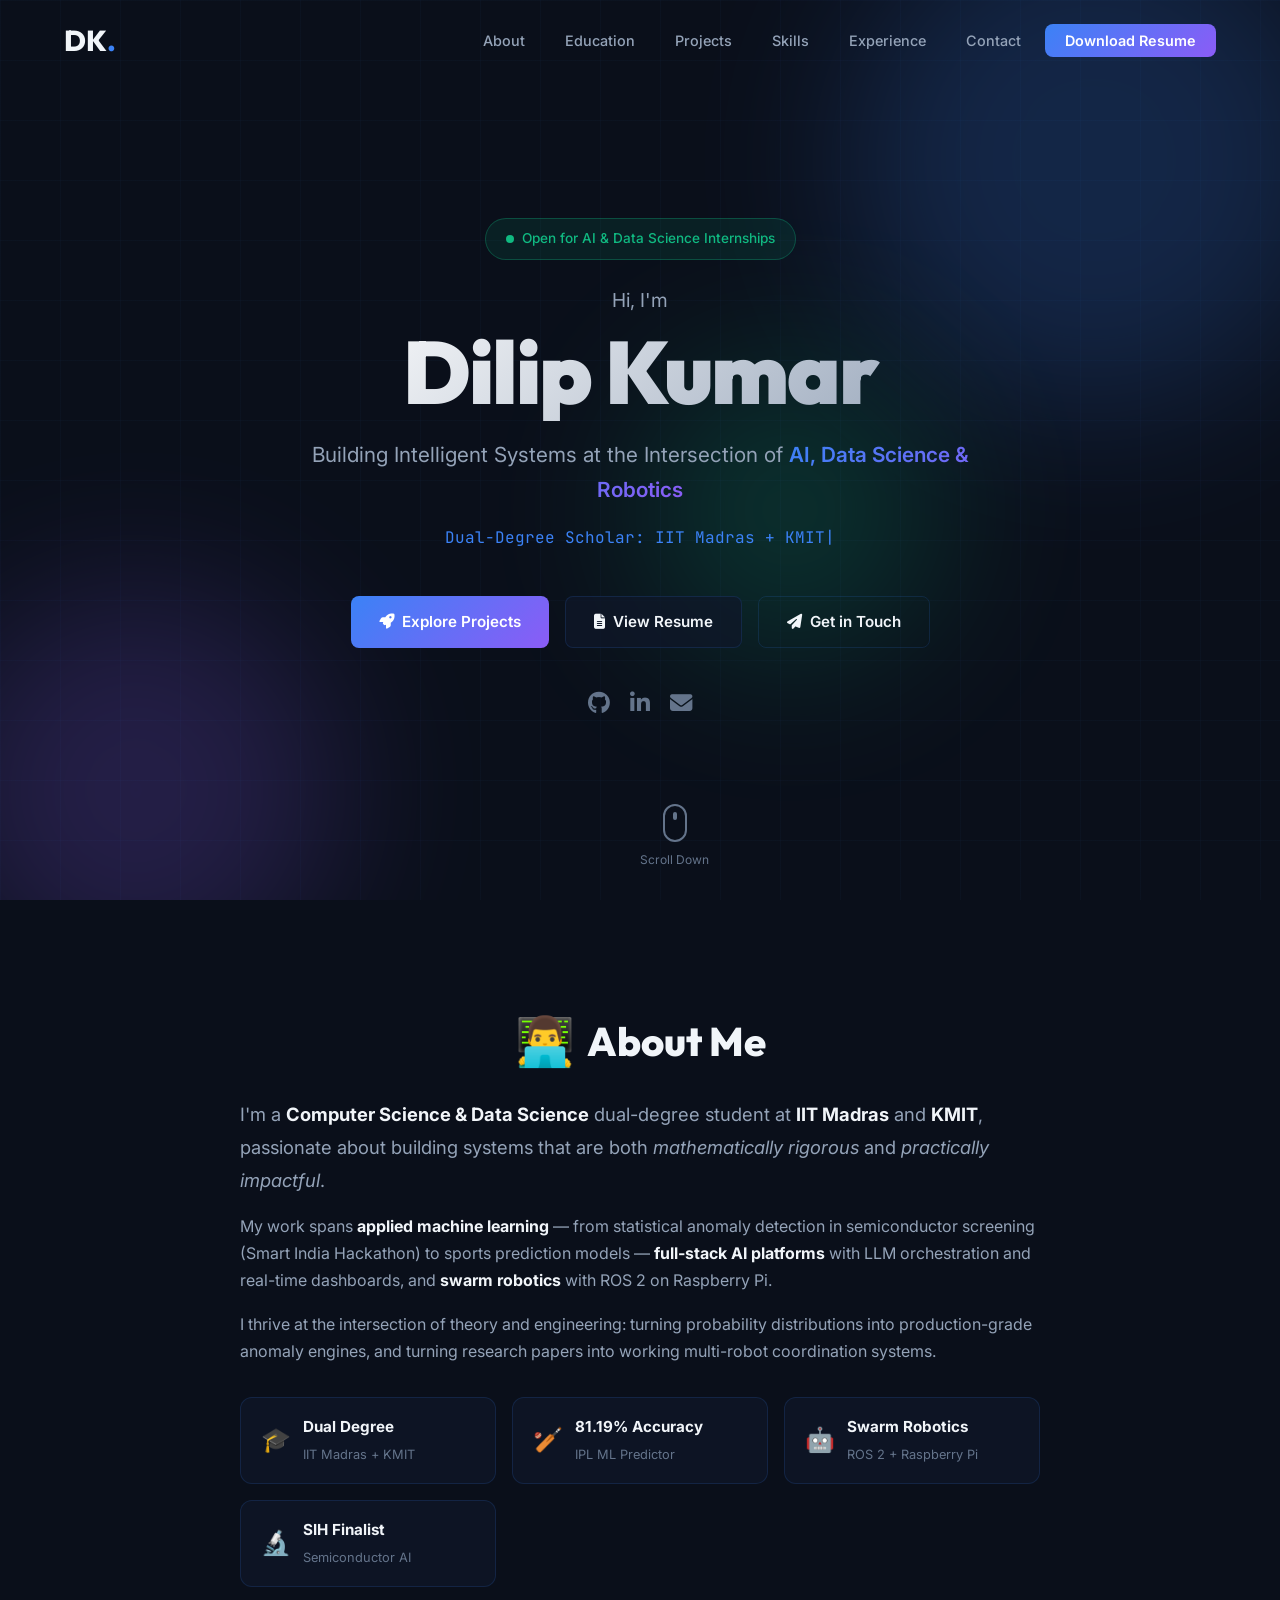
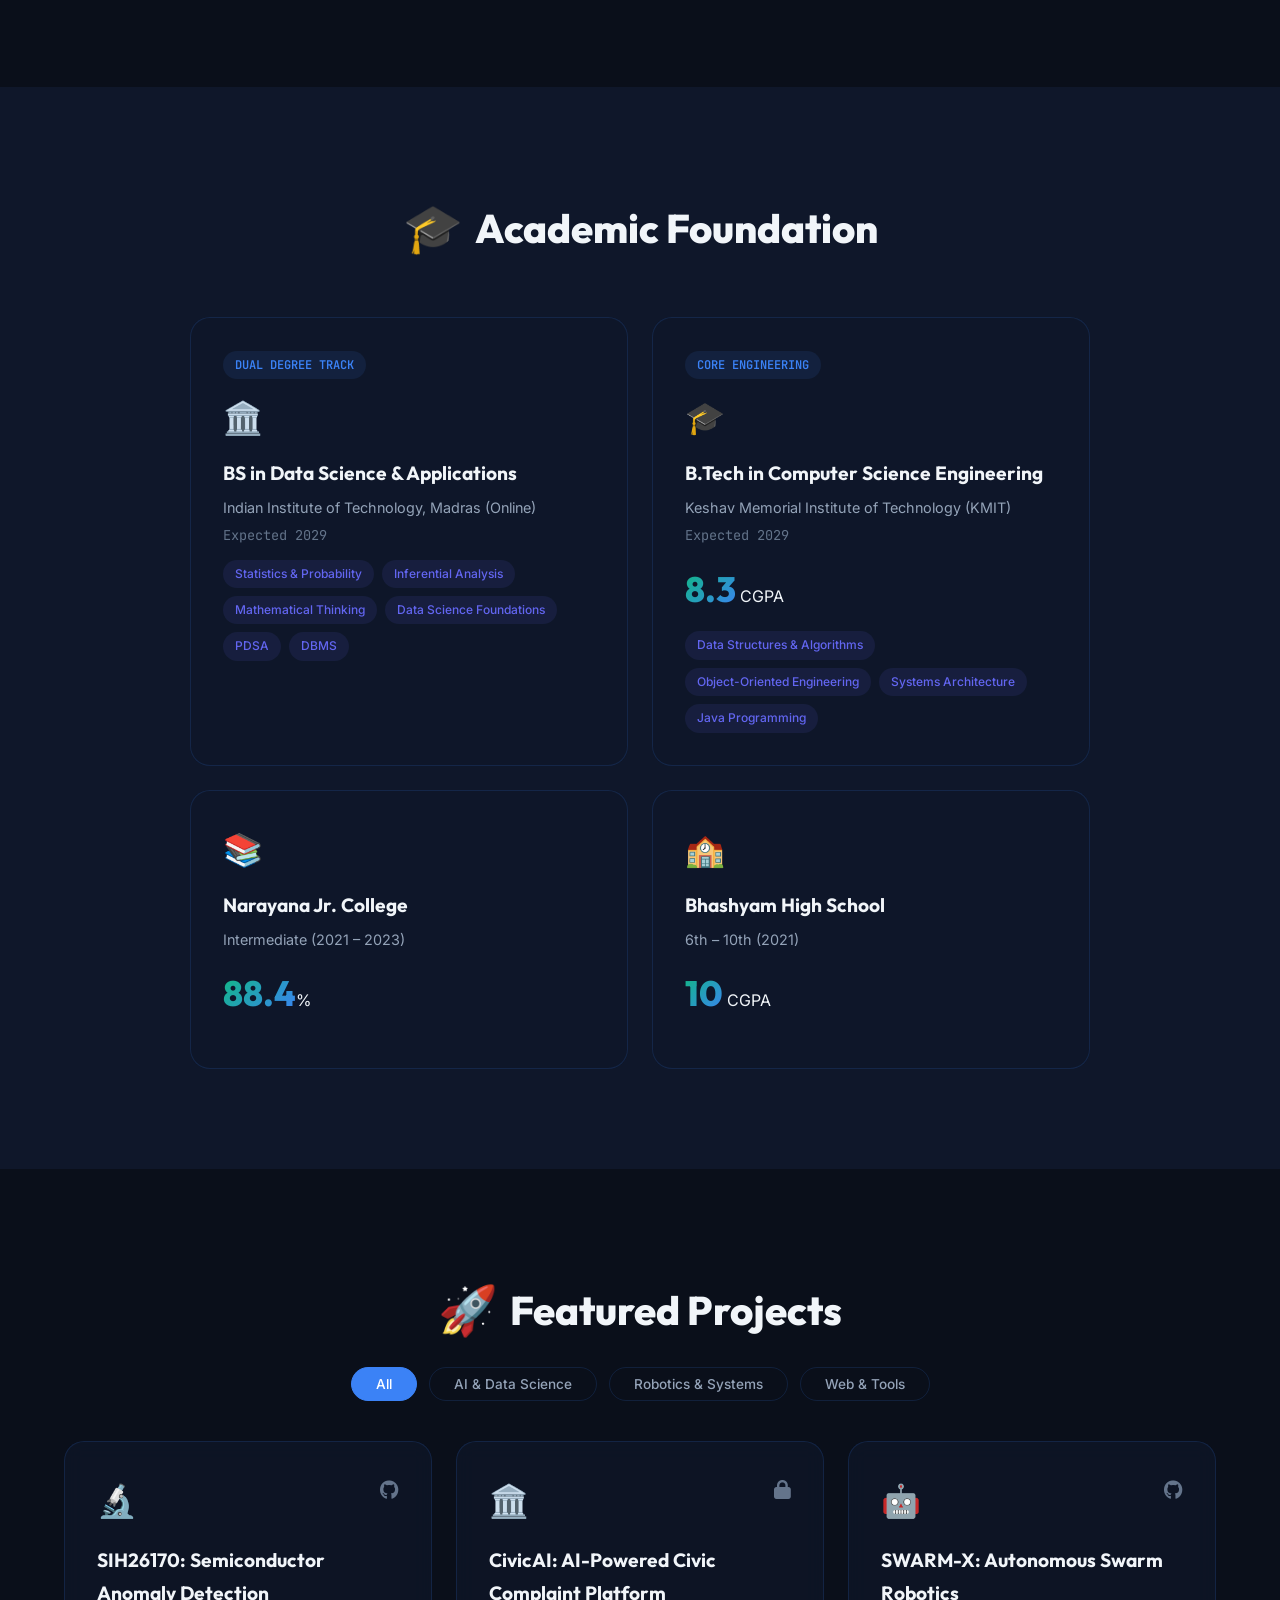
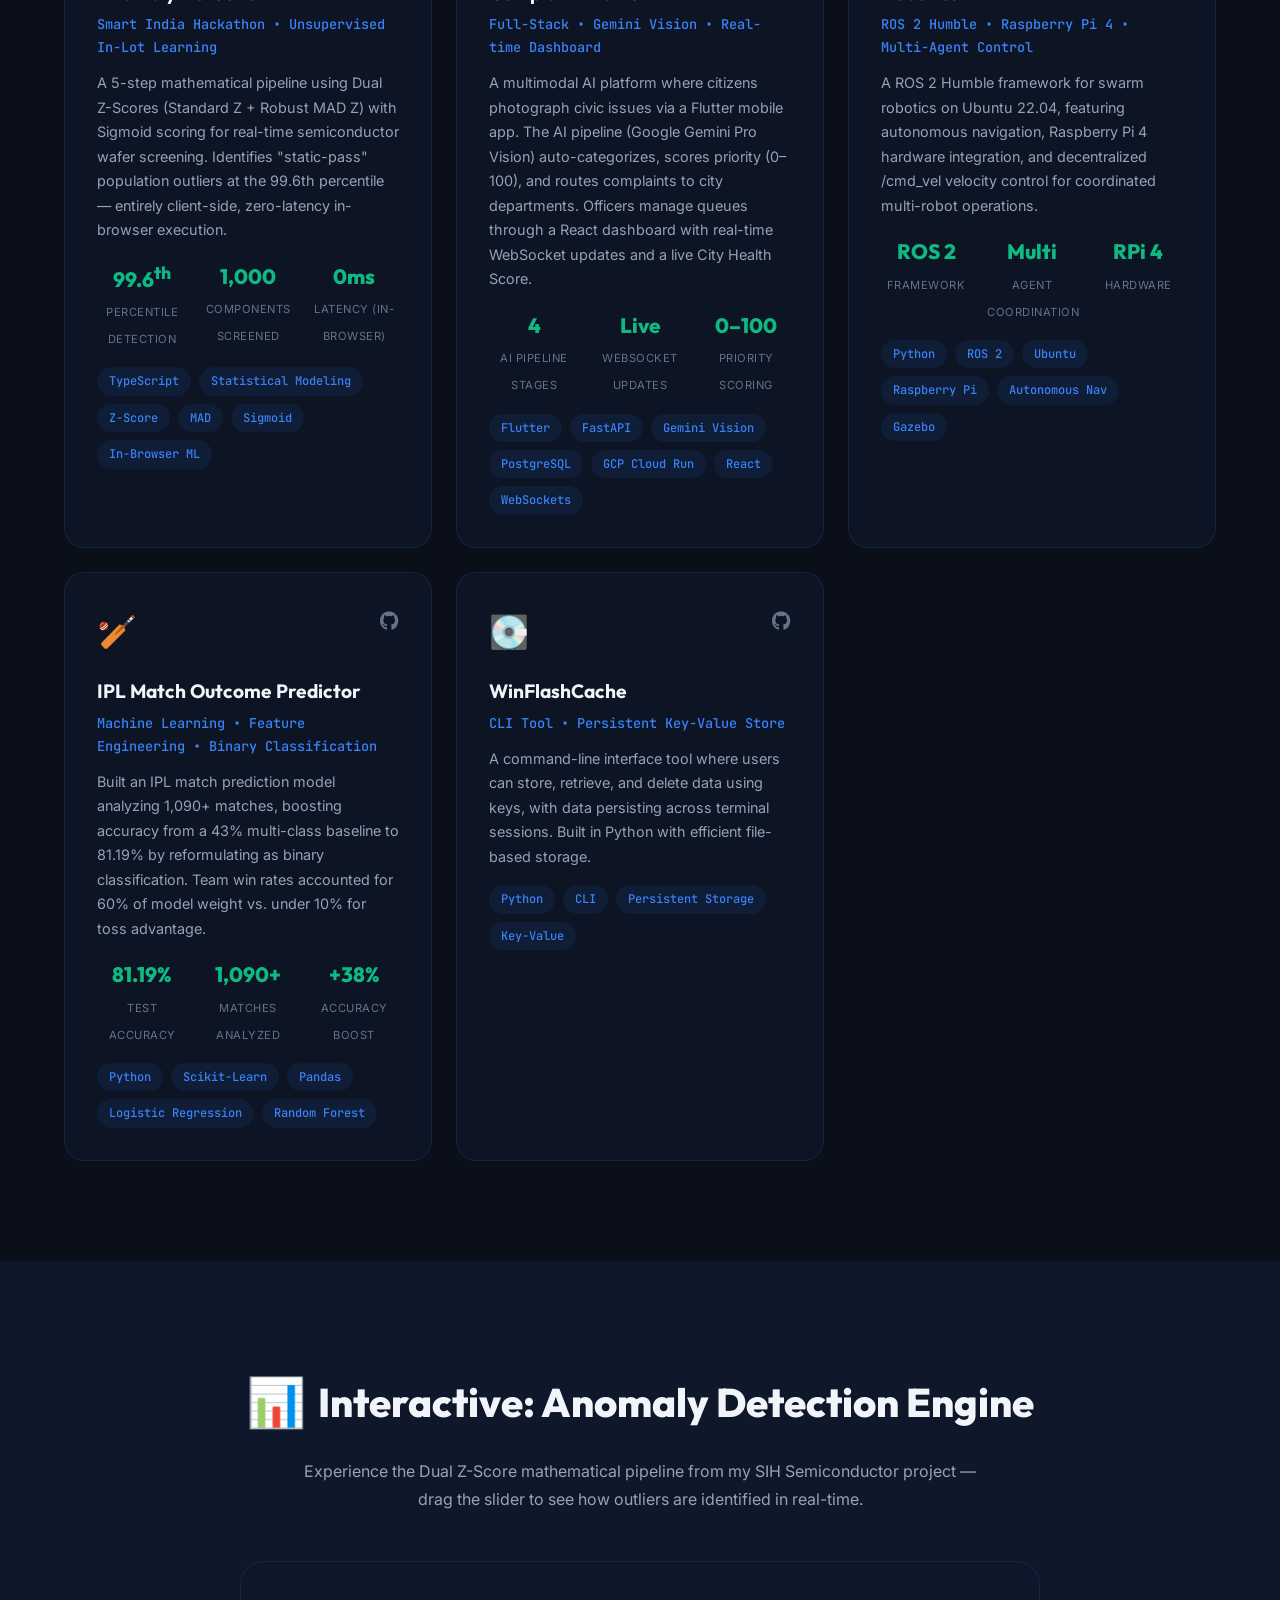
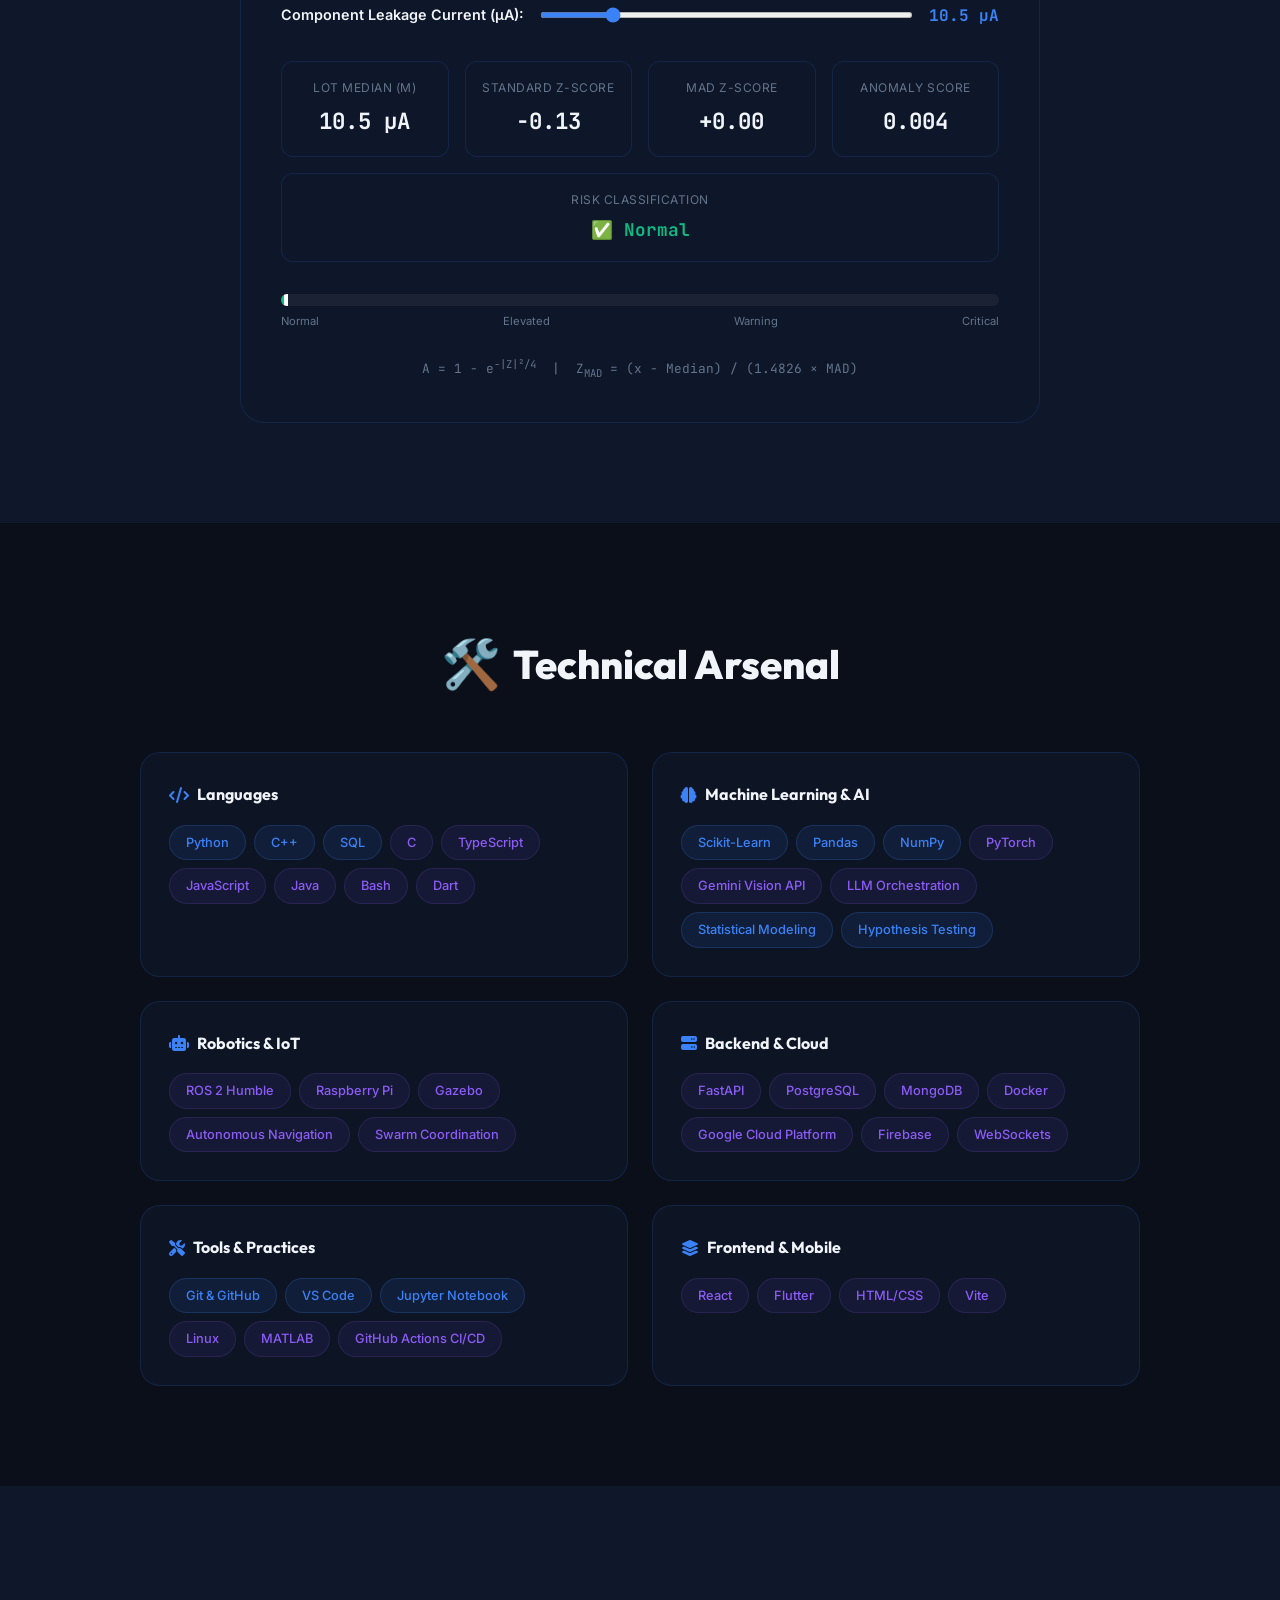
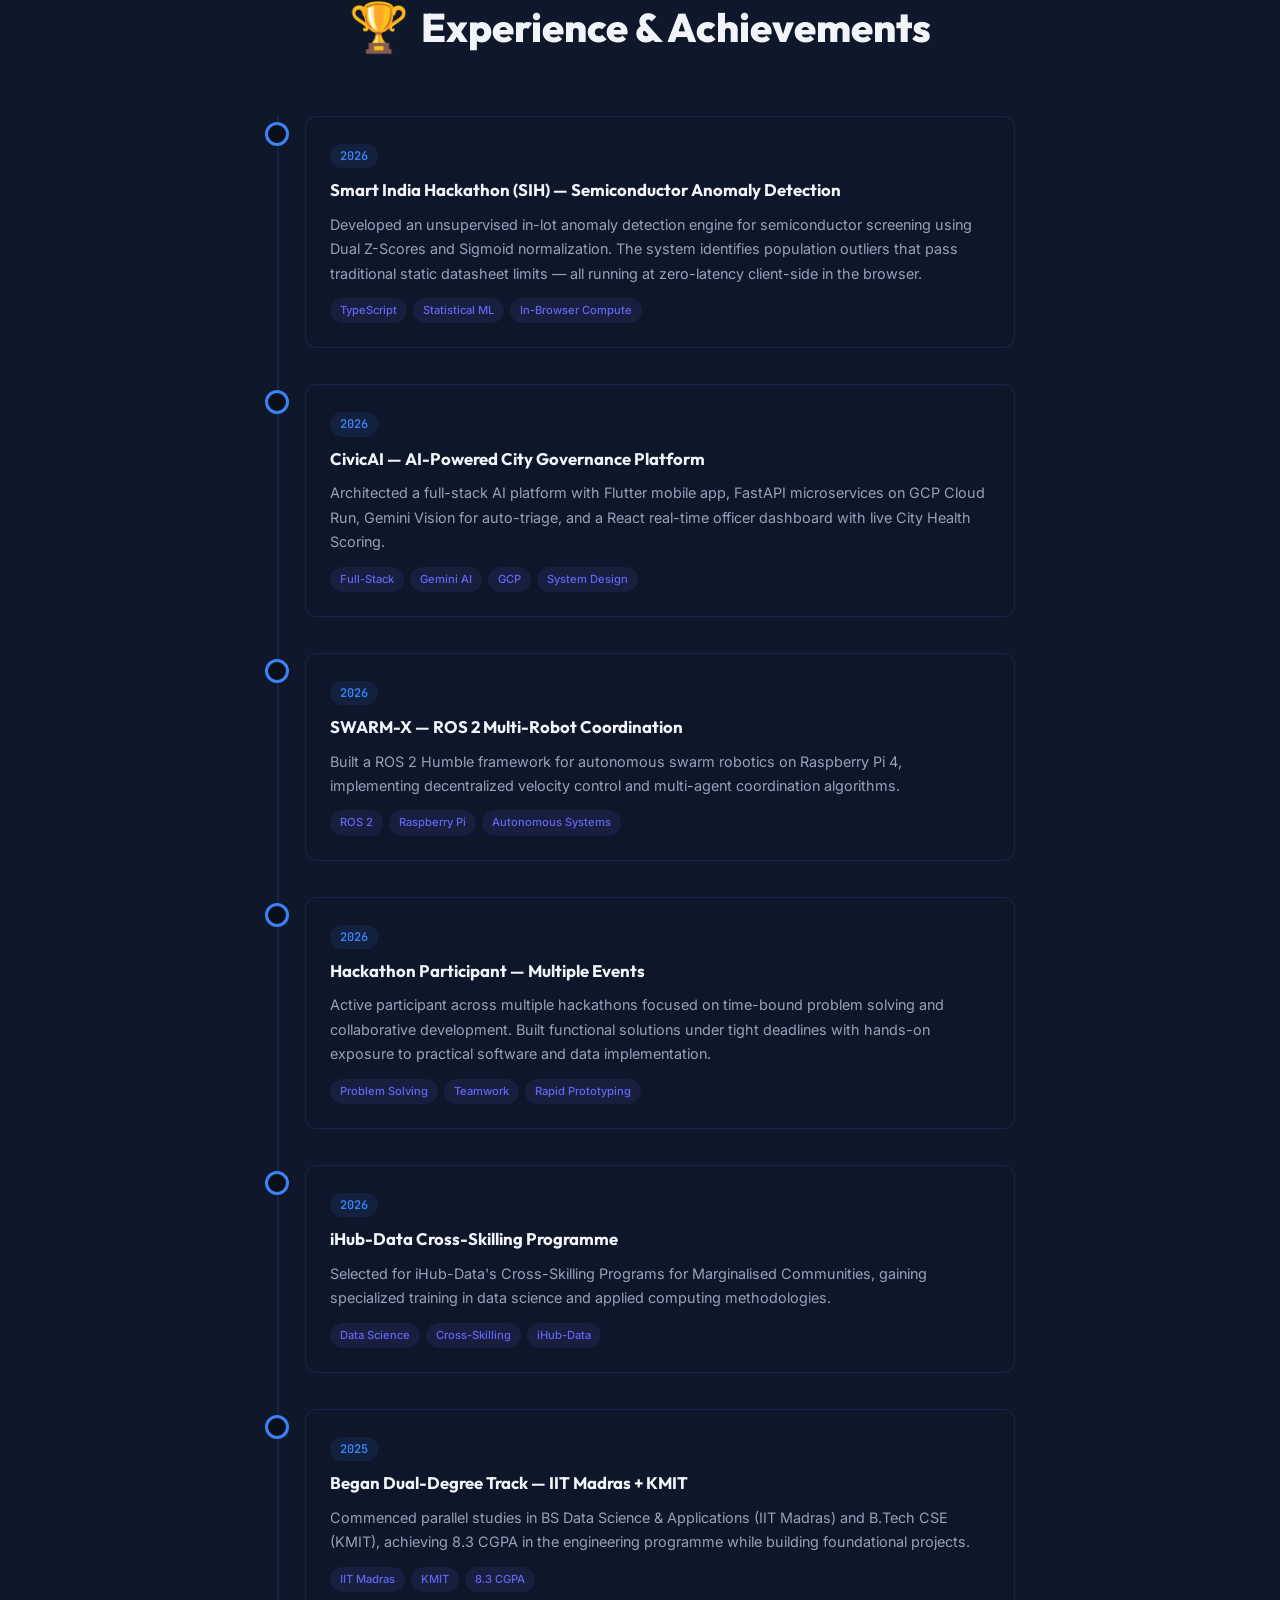
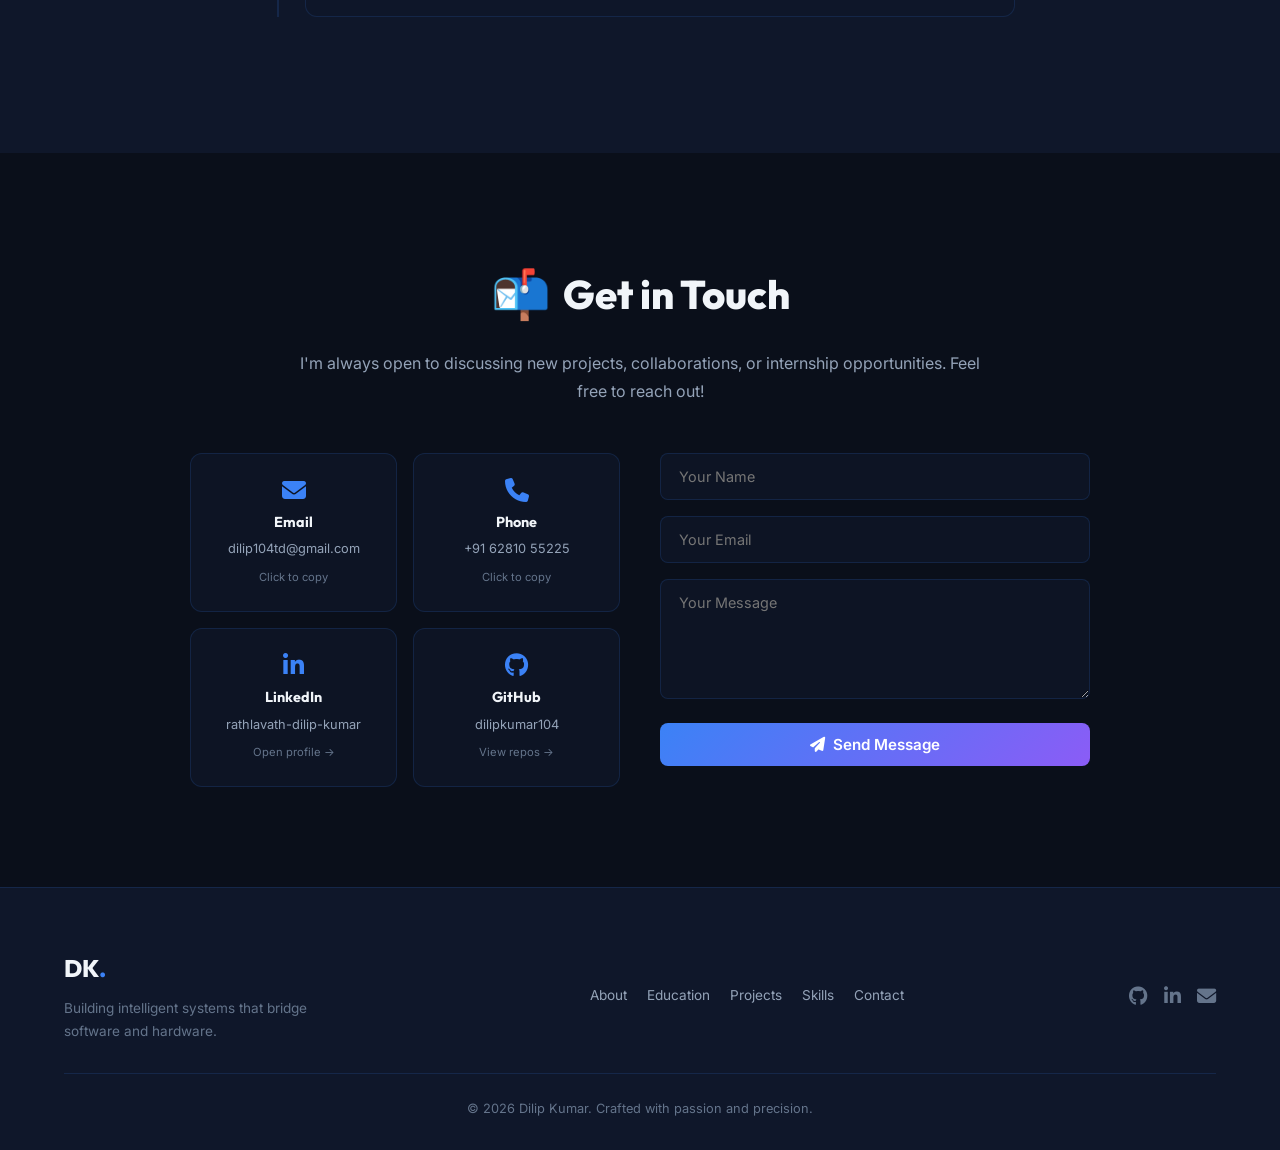
==== index.html @ 946ab400 "Move portfolio to repository root for direct GitHub Pages hosting" ====
<!DOCTYPE html>
<html lang="en">
<head>
    <meta charset="UTF-8">
    <meta name="viewport" content="width=device-width, initial-scale=1.0">
    <title>Dilip Kumar — AI Systems Engineer & Data Scientist</title>
    <meta name="description" content="Portfolio of Rathlavath Dilip Kumar — AI Systems Engineer, Data Scientist, Dual-Degree Scholar at IIT Madras & KMIT. Building intelligent systems at the intersection of AI, Data Science & Robotics.">
    <link rel="preconnect" href="https://fonts.googleapis.com">
    <link rel="preconnect" href="https://fonts.gstatic.com" crossorigin>
    <link href="https://fonts.googleapis.com/css2?family=Inter:wght@300;400;500;600;700;800;900&family=JetBrains+Mono:wght@400;500;600;700&family=Outfit:wght@300;400;500;600;700;800;900&display=swap" rel="stylesheet">
    <link rel="stylesheet" href="https://cdnjs.cloudflare.com/ajax/libs/font-awesome/6.5.1/css/all.min.css">
    <link rel="stylesheet" href="assets/css/styles.css">
</head>
<body>

    <!-- ==================== TOAST NOTIFICATION ==================== -->
    <div id="toast" class="toast" aria-live="polite"></div>

    <!-- ==================== NAVIGATION ==================== -->
    <nav class="navbar" id="navbar">
        <div class="nav-container">
            <a href="#hero" class="nav-logo">DK<span class="logo-dot">.</span></a>
            <button class="nav-toggle" id="navToggle" aria-label="Toggle navigation">
                <span></span><span></span><span></span>
            </button>
            <ul class="nav-menu" id="navMenu">
                <li><a href="#about" class="nav-link">About</a></li>
                <li><a href="#education" class="nav-link">Education</a></li>
                <li><a href="#projects" class="nav-link">Projects</a></li>
                <li><a href="#skills" class="nav-link">Skills</a></li>
                <li><a href="#experience" class="nav-link">Experience</a></li>
                <li><a href="#contact" class="nav-link">Contact</a></li>
                <li><a href="../Dilip_Kumar_R_Resume.docx" download="Dilip_Kumar_R_Resume.docx" class="nav-link nav-cta" id="navResumeBtn">Download Resume</a></li>
            </ul>
        </div>
    </nav>

    <!-- ==================== HERO SECTION ==================== -->
    <section class="hero" id="hero">
        <div class="hero-bg-effects">
            <div class="hero-orb hero-orb-1"></div>
            <div class="hero-orb hero-orb-2"></div>
            <div class="hero-orb hero-orb-3"></div>
            <div class="hero-grid"></div>
        </div>
        <div class="container hero-content">
            <div class="hero-badge">
                <span class="badge-dot"></span>
                Open for AI & Data Science Internships
            </div>
            <h1 class="hero-title">
                <span class="hero-greeting">Hi, I'm</span>
                <span class="hero-name">Dilip Kumar</span>
            </h1>
            <p class="hero-subtitle">Building Intelligent Systems at the Intersection of <span class="gradient-text">AI, Data Science & Robotics</span></p>
            <p class="hero-tagline">
                <span class="typing-text" id="typingText"></span><span class="typing-cursor">|</span>
            </p>
            <div class="hero-ctas">
                <a href="#projects" class="btn btn-primary"><i class="fas fa-rocket"></i> Explore Projects</a>
                <a href="../Dilip_Kumar_R_Resume.docx" download="Dilip_Kumar_R_Resume.docx" class="btn btn-secondary" id="heroResumeBtn"><i class="fas fa-file-alt"></i> View Resume</a>
                <a href="#contact" class="btn btn-outline"><i class="fas fa-paper-plane"></i> Get in Touch</a>
            </div>
            <div class="hero-socials">
                <a href="https://github.com/dilipkumar104" target="_blank" rel="noopener" aria-label="GitHub"><i class="fab fa-github"></i></a>
                <a href="https://www.linkedin.com/in/rathlavath-dilip-kumar-bb68b0343/" target="_blank" rel="noopener" aria-label="LinkedIn"><i class="fab fa-linkedin-in"></i></a>
                <a href="mailto:dilip104td@gmail.com" aria-label="Email"><i class="fas fa-envelope"></i></a>
            </div>
        </div>
        <div class="scroll-indicator">
            <div class="mouse"><div class="mouse-wheel"></div></div>
            <span>Scroll Down</span>
        </div>
    </section>

    <!-- ==================== ABOUT SECTION ==================== -->
    <section class="section" id="about">
        <div class="container">
            <h2 class="section-title"><span class="section-icon">👨‍💻</span> About Me</h2>
            <div class="about-grid">
                <div class="about-text">
                    <p class="about-lead">I'm a <strong>Computer Science & Data Science</strong> dual-degree student at <strong>IIT Madras</strong> and <strong>KMIT</strong>, passionate about building systems that are both <em>mathematically rigorous</em> and <em>practically impactful</em>.</p>
                    <p>My work spans <strong>applied machine learning</strong> — from statistical anomaly detection in semiconductor screening (Smart India Hackathon) to sports prediction models — <strong>full-stack AI platforms</strong> with LLM orchestration and real-time dashboards, and <strong>swarm robotics</strong> with ROS 2 on Raspberry Pi.</p>
                    <p>I thrive at the intersection of theory and engineering: turning probability distributions into production-grade anomaly engines, and turning research papers into working multi-robot coordination systems.</p>
                    <div class="about-highlights">
                        <div class="highlight-card">
                            <div class="highlight-icon">🎓</div>
                            <div class="highlight-text">
                                <strong>Dual Degree</strong>
                                <span>IIT Madras + KMIT</span>
                            </div>
                        </div>
                        <div class="highlight-card">
                            <div class="highlight-icon">🏏</div>
                            <div class="highlight-text">
                                <strong>81.19% Accuracy</strong>
                                <span>IPL ML Predictor</span>
                            </div>
                        </div>
                        <div class="highlight-card">
                            <div class="highlight-icon">🤖</div>
                            <div class="highlight-text">
                                <strong>Swarm Robotics</strong>
                                <span>ROS 2 + Raspberry Pi</span>
                            </div>
                        </div>
                        <div class="highlight-card">
                            <div class="highlight-icon">🔬</div>
                            <div class="highlight-text">
                                <strong>SIH Finalist</strong>
                                <span>Semiconductor AI</span>
                            </div>
                        </div>
                    </div>
                </div>
            </div>
        </div>
    </section>

    <!-- ==================== EDUCATION SECTION ==================== -->
    <section class="section section-alt" id="education">
        <div class="container">
            <h2 class="section-title"><span class="section-icon">🎓</span> Academic Foundation</h2>
            <div class="education-grid">
                <div class="edu-card edu-card-primary">
                    <div class="edu-badge">Dual Degree Track</div>
                    <div class="edu-logo">🏛️</div>
                    <h3>BS in Data Science & Applications</h3>
                    <p class="edu-institution">Indian Institute of Technology, Madras (Online)</p>
                    <p class="edu-year">Expected 2029</p>
                    <div class="edu-courses">
                        <span class="course-tag">Statistics & Probability</span>
                        <span class="course-tag">Inferential Analysis</span>
                        <span class="course-tag">Mathematical Thinking</span>
                        <span class="course-tag">Data Science Foundations</span>
                        <span class="course-tag">PDSA</span>
                        <span class="course-tag">DBMS</span>
                    </div>
                </div>
                <div class="edu-card edu-card-primary">
                    <div class="edu-badge">Core Engineering</div>
                    <div class="edu-logo">🎓</div>
                    <h3>B.Tech in Computer Science Engineering</h3>
                    <p class="edu-institution">Keshav Memorial Institute of Technology (KMIT)</p>
                    <p class="edu-year">Expected 2029</p>
                    <div class="edu-gpa"><span class="gpa-number">8.3</span> CGPA</div>
                    <div class="edu-courses">
                        <span class="course-tag">Data Structures & Algorithms</span>
                        <span class="course-tag">Object-Oriented Engineering</span>
                        <span class="course-tag">Systems Architecture</span>
                        <span class="course-tag">Java Programming</span>
                    </div>
                </div>
                <div class="edu-card edu-card-secondary">
                    <div class="edu-logo">📚</div>
                    <h3>Narayana Jr. College</h3>
                    <p class="edu-institution">Intermediate (2021 – 2023)</p>
                    <div class="edu-gpa"><span class="gpa-number">88.4</span>%</div>
                </div>
                <div class="edu-card edu-card-secondary">
                    <div class="edu-logo">🏫</div>
                    <h3>Bhashyam High School</h3>
                    <p class="edu-institution">6th – 10th (2021)</p>
                    <div class="edu-gpa"><span class="gpa-number">10</span> CGPA</div>
                </div>
            </div>
        </div>
    </section>

    <!-- ==================== PROJECTS SECTION ==================== -->
    <section class="section" id="projects">
        <div class="container">
            <h2 class="section-title"><span class="section-icon">🚀</span> Featured Projects</h2>
            <div class="project-filters">
                <button class="filter-btn active" data-filter="all">All</button>
                <button class="filter-btn" data-filter="ai">AI & Data Science</button>
                <button class="filter-btn" data-filter="robotics">Robotics & Systems</button>
                <button class="filter-btn" data-filter="web">Web & Tools</button>
            </div>
            <div class="projects-grid">

                <!-- Project 1: SIH Semiconductor -->
                <div class="project-card" data-category="ai">
                    <div class="project-header">
                        <div class="project-icon">🔬</div>
                        <div class="project-links">
                            <a href="https://github.com/dilipkumar104/temp-sih26170" target="_blank" rel="noopener" aria-label="View on GitHub"><i class="fab fa-github"></i></a>
                        </div>
                    </div>
                    <h3 class="project-title">SIH26170: Semiconductor Anomaly Detection</h3>
                    <p class="project-subtitle">Smart India Hackathon • Unsupervised In-Lot Learning</p>
                    <p class="project-desc">A 5-step mathematical pipeline using Dual Z-Scores (Standard Z + Robust MAD Z) with Sigmoid scoring for real-time semiconductor wafer screening. Identifies "static-pass" population outliers at the 99.6th percentile — entirely client-side, zero-latency in-browser execution.</p>
                    <div class="project-metrics">
                        <div class="metric"><span class="metric-value">99.6<sup>th</sup></span><span class="metric-label">Percentile Detection</span></div>
                        <div class="metric"><span class="metric-value">1,000</span><span class="metric-label">Components Screened</span></div>
                        <div class="metric"><span class="metric-value">0ms</span><span class="metric-label">Latency (In-Browser)</span></div>
                    </div>
                    <div class="project-tags">
                        <span>TypeScript</span><span>Statistical Modeling</span><span>Z-Score</span><span>MAD</span><span>Sigmoid</span><span>In-Browser ML</span>
                    </div>
                </div>

                <!-- Project 2: CivicAI -->
                <div class="project-card" data-category="web">
                    <div class="project-header">
                        <div class="project-icon">🏛️</div>
                        <div class="project-links">
                            <a href="#" aria-label="Private Repository"><i class="fas fa-lock"></i></a>
                        </div>
                    </div>
                    <h3 class="project-title">CivicAI: AI-Powered Civic Complaint Platform</h3>
                    <p class="project-subtitle">Full-Stack • Gemini Vision • Real-time Dashboard</p>
                    <p class="project-desc">A multimodal AI platform where citizens photograph civic issues via a Flutter mobile app. The AI pipeline (Google Gemini Pro Vision) auto-categorizes, scores priority (0–100), and routes complaints to city departments. Officers manage queues through a React dashboard with real-time WebSocket updates and a live City Health Score.</p>
                    <div class="project-metrics">
                        <div class="metric"><span class="metric-value">4</span><span class="metric-label">AI Pipeline Stages</span></div>
                        <div class="metric"><span class="metric-value">Live</span><span class="metric-label">WebSocket Updates</span></div>
                        <div class="metric"><span class="metric-value">0–100</span><span class="metric-label">Priority Scoring</span></div>
                    </div>
                    <div class="project-tags">
                        <span>Flutter</span><span>FastAPI</span><span>Gemini Vision</span><span>PostgreSQL</span><span>GCP Cloud Run</span><span>React</span><span>WebSockets</span>
                    </div>
                </div>

                <!-- Project 3: SWARM-X -->
                <div class="project-card" data-category="robotics">
                    <div class="project-header">
                        <div class="project-icon">🤖</div>
                        <div class="project-links">
                            <a href="https://github.com/dilipkumar104/SWARM-X" target="_blank" rel="noopener" aria-label="View on GitHub"><i class="fab fa-github"></i></a>
                        </div>
                    </div>
                    <h3 class="project-title">SWARM-X: Autonomous Swarm Robotics</h3>
                    <p class="project-subtitle">ROS 2 Humble • Raspberry Pi 4 • Multi-Agent Control</p>
                    <p class="project-desc">A ROS 2 Humble framework for swarm robotics on Ubuntu 22.04, featuring autonomous navigation, Raspberry Pi 4 hardware integration, and decentralized /cmd_vel velocity control for coordinated multi-robot operations.</p>
                    <div class="project-metrics">
                        <div class="metric"><span class="metric-value">ROS 2</span><span class="metric-label">Framework</span></div>
                        <div class="metric"><span class="metric-value">Multi</span><span class="metric-label">Agent Coordination</span></div>
                        <div class="metric"><span class="metric-value">RPi 4</span><span class="metric-label">Hardware</span></div>
                    </div>
                    <div class="project-tags">
                        <span>Python</span><span>ROS 2</span><span>Ubuntu</span><span>Raspberry Pi</span><span>Autonomous Nav</span><span>Gazebo</span>
                    </div>
                </div>

                <!-- Project 4: IPL Predictor -->
                <div class="project-card" data-category="ai">
                    <div class="project-header">
                        <div class="project-icon">🏏</div>
                        <div class="project-links">
                            <a href="https://github.com/dilipkumar104/IPL-Match-Predictor" target="_blank" rel="noopener" aria-label="View on GitHub"><i class="fab fa-github"></i></a>
                        </div>
                    </div>
                    <h3 class="project-title">IPL Match Outcome Predictor</h3>
                    <p class="project-subtitle">Machine Learning • Feature Engineering • Binary Classification</p>
                    <p class="project-desc">Built an IPL match prediction model analyzing 1,090+ matches, boosting accuracy from a 43% multi-class baseline to 81.19% by reformulating as binary classification. Team win rates accounted for 60% of model weight vs. under 10% for toss advantage.</p>
                    <div class="project-metrics">
                        <div class="metric"><span class="metric-value">81.19%</span><span class="metric-label">Test Accuracy</span></div>
                        <div class="metric"><span class="metric-value">1,090+</span><span class="metric-label">Matches Analyzed</span></div>
                        <div class="metric"><span class="metric-value">+38%</span><span class="metric-label">Accuracy Boost</span></div>
                    </div>
                    <div class="project-tags">
                        <span>Python</span><span>Scikit-Learn</span><span>Pandas</span><span>Logistic Regression</span><span>Random Forest</span>
                    </div>
                </div>

                <!-- Project 5: WinFlashCache -->
                <div class="project-card" data-category="web">
                    <div class="project-header">
                        <div class="project-icon">💽</div>
                        <div class="project-links">
                            <a href="https://github.com/dilipkumar104/WinFlashCache" target="_blank" rel="noopener" aria-label="View on GitHub"><i class="fab fa-github"></i></a>
                        </div>
                    </div>
                    <h3 class="project-title">WinFlashCache</h3>
                    <p class="project-subtitle">CLI Tool • Persistent Key-Value Store</p>
                    <p class="project-desc">A command-line interface tool where users can store, retrieve, and delete data using keys, with data persisting across terminal sessions. Built in Python with efficient file-based storage.</p>
                    <div class="project-tags">
                        <span>Python</span><span>CLI</span><span>Persistent Storage</span><span>Key-Value</span>
                    </div>
                </div>

            </div>
        </div>
    </section>

    <!-- ==================== ANOMALY DETECTION VISUALIZER ==================== -->
    <section class="section section-alt" id="visualizer">
        <div class="container">
            <h2 class="section-title"><span class="section-icon">📊</span> Interactive: Anomaly Detection Engine</h2>
            <p class="section-subtitle">Experience the Dual Z-Score mathematical pipeline from my SIH Semiconductor project — drag the slider to see how outliers are identified in real-time.</p>
            <div class="visualizer-container">
                <div class="viz-controls">
                    <label for="anomalySlider">Component Leakage Current (μA):</label>
                    <input type="range" id="anomalySlider" min="5" max="35" step="0.1" value="10.5">
                    <span class="slider-value" id="sliderValue">10.5 μA</span>
                </div>
                <div class="viz-results">
                    <div class="viz-card">
                        <div class="viz-label">Lot Median (μ)</div>
                        <div class="viz-value">10.5 μA</div>
                    </div>
                    <div class="viz-card">
                        <div class="viz-label">Standard Z-Score</div>
                        <div class="viz-value" id="zScore">0.00</div>
                    </div>
                    <div class="viz-card">
                        <div class="viz-label">MAD Z-Score</div>
                        <div class="viz-value" id="madZScore">0.00</div>
                    </div>
                    <div class="viz-card">
                        <div class="viz-label">Anomaly Score</div>
                        <div class="viz-value" id="anomalyScore">0.00</div>
                    </div>
                    <div class="viz-card viz-card-wide">
                        <div class="viz-label">Risk Classification</div>
                        <div class="viz-value viz-risk" id="riskLevel">✅ Normal</div>
                    </div>
                </div>
                <div class="viz-bar-container">
                    <div class="viz-bar">
                        <div class="viz-bar-fill" id="vizBarFill"></div>
                        <div class="viz-bar-marker" id="vizBarMarker"></div>
                    </div>
                    <div class="viz-bar-labels">
                        <span>Normal</span><span>Elevated</span><span>Warning</span><span>Critical</span>
                    </div>
                </div>
                <p class="viz-formula">A = 1 − e<sup>−|Z|²/4</sup> &nbsp;|&nbsp; Z<sub>MAD</sub> = (x − Median) / (1.4826 × MAD)</p>
            </div>
        </div>
    </section>

    <!-- ==================== SKILLS SECTION ==================== -->
    <section class="section" id="skills">
        <div class="container">
            <h2 class="section-title"><span class="section-icon">🛠️</span> Technical Arsenal</h2>
            <div class="skills-grid">
                <div class="skill-category">
                    <h3 class="skill-category-title"><i class="fas fa-code"></i> Languages</h3>
                    <div class="skill-pills">
                        <span class="skill-pill" data-level="advanced">Python</span>
                        <span class="skill-pill" data-level="advanced">C++</span>
                        <span class="skill-pill" data-level="advanced">SQL</span>
                        <span class="skill-pill" data-level="intermediate">C</span>
                        <span class="skill-pill" data-level="intermediate">TypeScript</span>
                        <span class="skill-pill" data-level="intermediate">JavaScript</span>
                        <span class="skill-pill" data-level="intermediate">Java</span>
                        <span class="skill-pill" data-level="intermediate">Bash</span>
                        <span class="skill-pill" data-level="intermediate">Dart</span>
                    </div>
                </div>
                <div class="skill-category">
                    <h3 class="skill-category-title"><i class="fas fa-brain"></i> Machine Learning & AI</h3>
                    <div class="skill-pills">
                        <span class="skill-pill" data-level="advanced">Scikit-Learn</span>
                        <span class="skill-pill" data-level="advanced">Pandas</span>
                        <span class="skill-pill" data-level="advanced">NumPy</span>
                        <span class="skill-pill" data-level="intermediate">PyTorch</span>
                        <span class="skill-pill" data-level="intermediate">Gemini Vision API</span>
                        <span class="skill-pill" data-level="intermediate">LLM Orchestration</span>
                        <span class="skill-pill" data-level="advanced">Statistical Modeling</span>
                        <span class="skill-pill" data-level="advanced">Hypothesis Testing</span>
                    </div>
                </div>
                <div class="skill-category">
                    <h3 class="skill-category-title"><i class="fas fa-robot"></i> Robotics & IoT</h3>
                    <div class="skill-pills">
                        <span class="skill-pill" data-level="intermediate">ROS 2 Humble</span>
                        <span class="skill-pill" data-level="intermediate">Raspberry Pi</span>
                        <span class="skill-pill" data-level="intermediate">Gazebo</span>
                        <span class="skill-pill" data-level="intermediate">Autonomous Navigation</span>
                        <span class="skill-pill" data-level="intermediate">Swarm Coordination</span>
                    </div>
                </div>
                <div class="skill-category">
                    <h3 class="skill-category-title"><i class="fas fa-server"></i> Backend & Cloud</h3>
                    <div class="skill-pills">
                        <span class="skill-pill" data-level="intermediate">FastAPI</span>
                        <span class="skill-pill" data-level="intermediate">PostgreSQL</span>
                        <span class="skill-pill" data-level="intermediate">MongoDB</span>
                        <span class="skill-pill" data-level="intermediate">Docker</span>
                        <span class="skill-pill" data-level="intermediate">Google Cloud Platform</span>
                        <span class="skill-pill" data-level="intermediate">Firebase</span>
                        <span class="skill-pill" data-level="intermediate">WebSockets</span>
                    </div>
                </div>
                <div class="skill-category">
                    <h3 class="skill-category-title"><i class="fas fa-tools"></i> Tools & Practices</h3>
                    <div class="skill-pills">
                        <span class="skill-pill" data-level="advanced">Git & GitHub</span>
                        <span class="skill-pill" data-level="advanced">VS Code</span>
                        <span class="skill-pill" data-level="advanced">Jupyter Notebook</span>
                        <span class="skill-pill" data-level="intermediate">Linux</span>
                        <span class="skill-pill" data-level="intermediate">MATLAB</span>
                        <span class="skill-pill" data-level="intermediate">GitHub Actions CI/CD</span>
                    </div>
                </div>
                <div class="skill-category">
                    <h3 class="skill-category-title"><i class="fas fa-layer-group"></i> Frontend & Mobile</h3>
                    <div class="skill-pills">
                        <span class="skill-pill" data-level="intermediate">React</span>
                        <span class="skill-pill" data-level="intermediate">Flutter</span>
                        <span class="skill-pill" data-level="intermediate">HTML/CSS</span>
                        <span class="skill-pill" data-level="intermediate">Vite</span>
                    </div>
                </div>
            </div>
        </div>
    </section>

    <!-- ==================== EXPERIENCE SECTION ==================== -->
    <section class="section section-alt" id="experience">
        <div class="container">
            <h2 class="section-title"><span class="section-icon">🏆</span> Experience & Achievements</h2>
            <div class="timeline">
                <div class="timeline-item">
                    <div class="timeline-dot"></div>
                    <div class="timeline-content">
                        <div class="timeline-badge">2026</div>
                        <h3>Smart India Hackathon (SIH) — Semiconductor Anomaly Detection</h3>
                        <p>Developed an unsupervised in-lot anomaly detection engine for semiconductor screening using Dual Z-Scores and Sigmoid normalization. The system identifies population outliers that pass traditional static datasheet limits — all running at zero-latency client-side in the browser.</p>
                        <div class="timeline-tags"><span>TypeScript</span><span>Statistical ML</span><span>In-Browser Compute</span></div>
                    </div>
                </div>
                <div class="timeline-item">
                    <div class="timeline-dot"></div>
                    <div class="timeline-content">
                        <div class="timeline-badge">2026</div>
                        <h3>CivicAI — AI-Powered City Governance Platform</h3>
                        <p>Architected a full-stack AI platform with Flutter mobile app, FastAPI microservices on GCP Cloud Run, Gemini Vision for auto-triage, and a React real-time officer dashboard with live City Health Scoring.</p>
                        <div class="timeline-tags"><span>Full-Stack</span><span>Gemini AI</span><span>GCP</span><span>System Design</span></div>
                    </div>
                </div>
                <div class="timeline-item">
                    <div class="timeline-dot"></div>
                    <div class="timeline-content">
                        <div class="timeline-badge">2026</div>
                        <h3>SWARM-X — ROS 2 Multi-Robot Coordination</h3>
                        <p>Built a ROS 2 Humble framework for autonomous swarm robotics on Raspberry Pi 4, implementing decentralized velocity control and multi-agent coordination algorithms.</p>
                        <div class="timeline-tags"><span>ROS 2</span><span>Raspberry Pi</span><span>Autonomous Systems</span></div>
                    </div>
                </div>
                <div class="timeline-item">
                    <div class="timeline-dot"></div>
                    <div class="timeline-content">
                        <div class="timeline-badge">2026</div>
                        <h3>Hackathon Participant — Multiple Events</h3>
                        <p>Active participant across multiple hackathons focused on time-bound problem solving and collaborative development. Built functional solutions under tight deadlines with hands-on exposure to practical software and data implementation.</p>
                        <div class="timeline-tags"><span>Problem Solving</span><span>Teamwork</span><span>Rapid Prototyping</span></div>
                    </div>
                </div>
                <div class="timeline-item">
                    <div class="timeline-dot"></div>
                    <div class="timeline-content">
                        <div class="timeline-badge">2026</div>
                        <h3>iHub-Data Cross-Skilling Programme</h3>
                        <p>Selected for iHub-Data's Cross-Skilling Programs for Marginalised Communities, gaining specialized training in data science and applied computing methodologies.</p>
                        <div class="timeline-tags"><span>Data Science</span><span>Cross-Skilling</span><span>iHub-Data</span></div>
                    </div>
                </div>
                <div class="timeline-item">
                    <div class="timeline-dot"></div>
                    <div class="timeline-content">
                        <div class="timeline-badge">2025</div>
                        <h3>Began Dual-Degree Track — IIT Madras + KMIT</h3>
                        <p>Commenced parallel studies in BS Data Science & Applications (IIT Madras) and B.Tech CSE (KMIT), achieving 8.3 CGPA in the engineering programme while building foundational projects.</p>
                        <div class="timeline-tags"><span>IIT Madras</span><span>KMIT</span><span>8.3 CGPA</span></div>
                    </div>
                </div>
            </div>
        </div>
    </section>

    <!-- ==================== CONTACT SECTION ==================== -->
    <section class="section" id="contact">
        <div class="container">
            <h2 class="section-title"><span class="section-icon">📬</span> Get in Touch</h2>
            <p class="section-subtitle">I'm always open to discussing new projects, collaborations, or internship opportunities. Feel free to reach out!</p>
            <div class="contact-grid">
                <div class="contact-cards">
                    <div class="contact-card" data-copy="dilip104td@gmail.com">
                        <i class="fas fa-envelope"></i>
                        <h4>Email</h4>
                        <p>dilip104td@gmail.com</p>
                        <span class="copy-hint">Click to copy</span>
                    </div>
                    <div class="contact-card" data-copy="+91 62810 55225">
                        <i class="fas fa-phone"></i>
                        <h4>Phone</h4>
                        <p>+91 62810 55225</p>
                        <span class="copy-hint">Click to copy</span>
                    </div>
                    <a href="https://www.linkedin.com/in/rathlavath-dilip-kumar-bb68b0343/" target="_blank" rel="noopener" class="contact-card contact-card-link">
                        <i class="fab fa-linkedin-in"></i>
                        <h4>LinkedIn</h4>
                        <p>rathlavath-dilip-kumar</p>
                        <span class="copy-hint">Open profile →</span>
                    </a>
                    <a href="https://github.com/dilipkumar104" target="_blank" rel="noopener" class="contact-card contact-card-link">
                        <i class="fab fa-github"></i>
                        <h4>GitHub</h4>
                        <p>dilipkumar104</p>
                        <span class="copy-hint">View repos →</span>
                    </a>
                </div>
                <div class="contact-form-wrapper">
                    <form class="contact-form" id="contactForm">
                        <div class="form-group">
                            <input type="text" id="formName" placeholder="Your Name" required>
                        </div>
                        <div class="form-group">
                            <input type="email" id="formEmail" placeholder="Your Email" required>
                        </div>
                        <div class="form-group">
                            <textarea id="formMessage" placeholder="Your Message" rows="5" required></textarea>
                        </div>
                        <button type="submit" class="btn btn-primary btn-full"><i class="fas fa-paper-plane"></i> Send Message</button>
                    </form>
                </div>
            </div>
        </div>
    </section>

    <!-- ==================== FOOTER ==================== -->
    <footer class="footer">
        <div class="container">
            <div class="footer-content">
                <div class="footer-brand">
                    <a href="#hero" class="footer-logo">DK<span class="logo-dot">.</span></a>
                    <p>Building intelligent systems that bridge software and hardware.</p>
                </div>
                <div class="footer-links">
                    <a href="#about">About</a>
                    <a href="#education">Education</a>
                    <a href="#projects">Projects</a>
                    <a href="#skills">Skills</a>
                    <a href="#contact">Contact</a>
                </div>
                <div class="footer-socials">
                    <a href="https://github.com/dilipkumar104" target="_blank" rel="noopener"><i class="fab fa-github"></i></a>
                    <a href="https://www.linkedin.com/in/rathlavath-dilip-kumar-bb68b0343/" target="_blank" rel="noopener"><i class="fab fa-linkedin-in"></i></a>
                    <a href="mailto:dilip104td@gmail.com"><i class="fas fa-envelope"></i></a>
                </div>
            </div>
            <div class="footer-bottom">
                <p>&copy; 2026 Dilip Kumar. Crafted with passion and precision.</p>
            </div>
        </div>
    </footer>

    <!-- ==================== BACK TO TOP ==================== -->
    <button class="back-to-top" id="backToTop" aria-label="Back to top">
        <i class="fas fa-arrow-up"></i>
    </button>

    <script src="assets/js/main.js"></script>
</body>
</html>
---- assets/css/styles.css ----
/* ============================================
   PORTFOLIO — STYLES.CSS
   Theme: Dark Glassmorphism — Cyber-Indigo
   ============================================ */

/* ============ CSS VARIABLES ============ */
:root {
    --bg-primary: #0a0f1a;
    --bg-secondary: #0f172a;
    --bg-card: rgba(15, 23, 42, 0.7);
    --bg-card-hover: rgba(30, 41, 59, 0.85);
    --bg-glass: rgba(15, 23, 42, 0.5);
    --border-glass: rgba(59, 130, 246, 0.15);
    --border-glass-hover: rgba(59, 130, 246, 0.35);
    --accent-blue: #3b82f6;
    --accent-indigo: #6366f1;
    --accent-purple: #8b5cf6;
    --accent-emerald: #10b981;
    --accent-amber: #f59e0b;
    --accent-red: #ef4444;
    --text-primary: #f1f5f9;
    --text-secondary: #94a3b8;
    --text-muted: #64748b;
    --gradient-primary: linear-gradient(135deg, #3b82f6, #8b5cf6);
    --gradient-emerald: linear-gradient(135deg, #10b981, #3b82f6);
    --gradient-warm: linear-gradient(135deg, #f59e0b, #ef4444);
    --shadow-lg: 0 20px 60px rgba(0, 0, 0, 0.5);
    --shadow-glow: 0 0 30px rgba(59, 130, 246, 0.15);
    --radius-sm: 8px;
    --radius-md: 12px;
    --radius-lg: 20px;
    --radius-xl: 24px;
    --transition: all 0.3s cubic-bezier(0.4, 0, 0.2, 1);
    --font-heading: 'Outfit', sans-serif;
    --font-body: 'Inter', sans-serif;
    --font-mono: 'JetBrains Mono', monospace;
}

/* ============ RESET & BASE ============ */
*, *::before, *::after { box-sizing: border-box; margin: 0; padding: 0; }
html { scroll-behavior: smooth; font-size: 16px; scroll-padding-top: 80px; }
body {
    font-family: var(--font-body);
    background: var(--bg-primary);
    color: var(--text-primary);
    line-height: 1.7;
    overflow-x: hidden;
    -webkit-font-smoothing: antialiased;
}
a { color: var(--accent-blue); text-decoration: none; transition: var(--transition); }
a:hover { color: var(--accent-purple); }
img { max-width: 100%; display: block; }
ul { list-style: none; }

.container { max-width: 1200px; margin: 0 auto; padding: 0 24px; }

/* ============ TOAST ============ */
.toast {
    position: fixed; bottom: 30px; left: 50%; transform: translateX(-50%) translateY(100px);
    background: var(--bg-card); color: var(--text-primary); padding: 14px 28px;
    border-radius: var(--radius-md); border: 1px solid var(--accent-emerald);
    font-family: var(--font-mono); font-size: 0.85rem;
    z-index: 10000; opacity: 0; transition: var(--transition);
    box-shadow: 0 0 20px rgba(16, 185, 129, 0.3);
}
.toast.show { opacity: 1; transform: translateX(-50%) translateY(0); }

/* ============ NAVBAR ============ */
.navbar {
    position: fixed; top: 0; left: 0; width: 100%; z-index: 1000;
    padding: 16px 0; transition: var(--transition);
    background: transparent;
}
.navbar.scrolled {
    background: rgba(10, 15, 26, 0.85); backdrop-filter: blur(20px);
    border-bottom: 1px solid var(--border-glass); padding: 10px 0;
    box-shadow: var(--shadow-glow);
}
.nav-container { max-width: 1200px; margin: 0 auto; padding: 0 24px; display: flex; align-items: center; justify-content: space-between; }
.nav-logo { font-family: var(--font-heading); font-size: 1.8rem; font-weight: 800; color: var(--text-primary); }
.logo-dot { color: var(--accent-blue); }
.nav-menu { display: flex; align-items: center; gap: 8px; }
.nav-link {
    font-size: 0.9rem; font-weight: 500; color: var(--text-secondary); padding: 8px 16px;
    border-radius: var(--radius-sm); transition: var(--transition);
}
.nav-link:hover, .nav-link.active { color: var(--text-primary); background: rgba(59, 130, 246, 0.1); }
.nav-cta {
    background: var(--gradient-primary) !important; color: #fff !important;
    padding: 8px 20px !important; border-radius: var(--radius-sm); font-weight: 600;
}
.nav-cta:hover { opacity: 0.9; transform: translateY(-1px); }
.nav-toggle { display: none; background: none; border: none; cursor: pointer; padding: 8px; }
.nav-toggle span { display: block; width: 24px; height: 2px; background: var(--text-primary); margin: 5px 0; transition: var(--transition); border-radius: 2px; }

/* ============ HERO ============ */
.hero {
    position: relative; min-height: 100vh; display: flex; align-items: center; justify-content: center;
    overflow: hidden; padding: 120px 0 80px;
}
.hero-bg-effects { position: absolute; inset: 0; pointer-events: none; overflow: hidden; }
.hero-orb {
    position: absolute; border-radius: 50%; filter: blur(80px); opacity: 0.2;
    animation: orbFloat 20s ease-in-out infinite;
}
.hero-orb-1 { width: 500px; height: 500px; background: var(--accent-blue); top: -10%; right: -5%; animation-delay: 0s; }
.hero-orb-2 { width: 400px; height: 400px; background: var(--accent-purple); bottom: -10%; left: -5%; animation-delay: -7s; }
.hero-orb-3 { width: 300px; height: 300px; background: var(--accent-emerald); top: 40%; left: 50%; animation-delay: -14s; }
@keyframes orbFloat {
    0%, 100% { transform: translate(0, 0) scale(1); }
    33% { transform: translate(30px, -30px) scale(1.05); }
    66% { transform: translate(-20px, 20px) scale(0.95); }
}
.hero-grid {
    position: absolute; inset: 0;
    background-image: linear-gradient(rgba(59, 130, 246, 0.03) 1px, transparent 1px),
                       linear-gradient(90deg, rgba(59, 130, 246, 0.03) 1px, transparent 1px);
    background-size: 60px 60px;
}
.hero-content { text-align: center; position: relative; z-index: 2; }
.hero-badge {
    display: inline-flex; align-items: center; gap: 8px; padding: 8px 20px;
    background: rgba(16, 185, 129, 0.1); border: 1px solid rgba(16, 185, 129, 0.3);
    border-radius: 50px; font-size: 0.85rem; font-weight: 500; color: var(--accent-emerald);
    margin-bottom: 24px; animation: fadeInDown 0.8s ease;
}
.badge-dot { width: 8px; height: 8px; border-radius: 50%; background: var(--accent-emerald); animation: pulse 2s infinite; }
@keyframes pulse { 0%, 100% { opacity: 1; } 50% { opacity: 0.4; } }
.hero-greeting { display: block; font-family: var(--font-body); font-size: 1.2rem; font-weight: 400; color: var(--text-secondary); margin-bottom: 8px; animation: fadeInDown 0.8s ease 0.1s both; }
.hero-name {
    display: block; font-family: var(--font-heading); font-size: clamp(3rem, 8vw, 5.5rem);
    font-weight: 900; letter-spacing: -2px; line-height: 1.1;
    background: linear-gradient(135deg, #fff 0%, #94a3b8 100%); -webkit-background-clip: text;
    -webkit-text-fill-color: transparent; background-clip: text;
    animation: fadeInDown 0.8s ease 0.2s both;
}
.hero-subtitle {
    font-size: clamp(1rem, 2.5vw, 1.3rem); color: var(--text-secondary); margin-top: 16px;
    max-width: 700px; margin-left: auto; margin-right: auto; animation: fadeInDown 0.8s ease 0.3s both;
}
.gradient-text { background: var(--gradient-primary); -webkit-background-clip: text; -webkit-text-fill-color: transparent; background-clip: text; font-weight: 600; }
.hero-tagline { height: 36px; margin-top: 16px; font-family: var(--font-mono); font-size: 1rem; color: var(--accent-blue); animation: fadeInDown 0.8s ease 0.4s both; }
.typing-cursor { animation: blink 1s infinite; color: var(--accent-blue); }
@keyframes blink { 0%, 100% { opacity: 1; } 50% { opacity: 0; } }
.hero-ctas { display: flex; gap: 16px; justify-content: center; margin-top: 36px; flex-wrap: wrap; animation: fadeInUp 0.8s ease 0.5s both; }
.hero-socials { display: flex; gap: 20px; justify-content: center; margin-top: 36px; animation: fadeInUp 0.8s ease 0.6s both; }
.hero-socials a { font-size: 1.4rem; color: var(--text-muted); transition: var(--transition); }
.hero-socials a:hover { color: var(--accent-blue); transform: translateY(-3px); }

.scroll-indicator { position: absolute; bottom: 30px; left: 50%; transform: translateX(-50%); display: flex; flex-direction: column; align-items: center; gap: 8px; color: var(--text-muted); font-size: 0.75rem; animation: fadeInUp 1s ease 1s both; }
.mouse { width: 24px; height: 38px; border: 2px solid var(--text-muted); border-radius: 12px; position: relative; }
.mouse-wheel { width: 4px; height: 8px; background: var(--text-muted); border-radius: 2px; position: absolute; top: 6px; left: 50%; transform: translateX(-50%); animation: scrollWheel 2s infinite; }
@keyframes scrollWheel { 0% { opacity: 1; transform: translateX(-50%) translateY(0); } 100% { opacity: 0; transform: translateX(-50%) translateY(12px); } }

/* ============ BUTTONS ============ */
.btn {
    display: inline-flex; align-items: center; gap: 8px; padding: 12px 28px;
    border-radius: var(--radius-sm); font-size: 0.95rem; font-weight: 600;
    cursor: pointer; border: none; transition: var(--transition); font-family: var(--font-body);
}
.btn-primary { background: var(--gradient-primary); color: #fff; }
.btn-primary:hover { transform: translateY(-2px); box-shadow: 0 8px 30px rgba(59, 130, 246, 0.3); color: #fff; }
.btn-secondary { background: var(--bg-card); color: var(--text-primary); border: 1px solid var(--border-glass); }
.btn-secondary:hover { border-color: var(--accent-blue); transform: translateY(-2px); color: var(--text-primary); }
.btn-outline { background: transparent; color: var(--text-primary); border: 1px solid var(--border-glass); }
.btn-outline:hover { border-color: var(--accent-emerald); color: var(--accent-emerald); transform: translateY(-2px); }
.btn-full { width: 100%; justify-content: center; }

/* ============ SECTIONS ============ */
.section { padding: 100px 0; position: relative; }
.section-alt { background: var(--bg-secondary); }
.section-title {
    font-family: var(--font-heading); font-size: clamp(1.8rem, 4vw, 2.5rem);
    font-weight: 800; text-align: center; margin-bottom: 16px;
    display: flex; align-items: center; justify-content: center; gap: 12px;
}
.section-icon { font-size: 1.2em; }
.section-subtitle { text-align: center; color: var(--text-secondary); max-width: 700px; margin: 0 auto 48px; font-size: 1rem; }

/* ============ ABOUT ============ */
.about-grid { max-width: 800px; margin: 0 auto; }
.about-lead { font-size: 1.15rem; line-height: 1.8; margin-bottom: 16px; }
.about-text p { color: var(--text-secondary); margin-bottom: 16px; }
.about-text strong { color: var(--text-primary); }
.about-highlights { display: grid; grid-template-columns: repeat(auto-fit, minmax(200px, 1fr)); gap: 16px; margin-top: 32px; }
.highlight-card {
    display: flex; align-items: center; gap: 12px; padding: 16px 20px;
    background: var(--bg-card); border: 1px solid var(--border-glass);
    border-radius: var(--radius-md); transition: var(--transition);
}
.highlight-card:hover { border-color: var(--border-glass-hover); transform: translateY(-2px); }
.highlight-icon { font-size: 1.5rem; }
.highlight-text strong { display: block; font-size: 0.95rem; }
.highlight-text span { font-size: 0.8rem; color: var(--text-muted); }

/* ============ EDUCATION ============ */
.education-grid { display: grid; grid-template-columns: repeat(2, 1fr); gap: 24px; max-width: 900px; margin: 48px auto 0; }
.edu-card {
    padding: 32px; border-radius: var(--radius-lg); border: 1px solid var(--border-glass);
    background: var(--bg-card); backdrop-filter: blur(10px); transition: var(--transition); position: relative; overflow: hidden;
}
.edu-card:hover { border-color: var(--border-glass-hover); transform: translateY(-4px); box-shadow: var(--shadow-glow); }
.edu-card::before { content: ''; position: absolute; top: 0; left: 0; right: 0; height: 3px; background: var(--gradient-primary); opacity: 0; transition: var(--transition); }
.edu-card:hover::before { opacity: 1; }
.edu-badge {
    display: inline-block; padding: 4px 12px; background: rgba(59, 130, 246, 0.1);
    color: var(--accent-blue); font-size: 0.75rem; font-weight: 600; border-radius: 50px;
    margin-bottom: 12px; font-family: var(--font-mono); text-transform: uppercase;
}
.edu-logo { font-size: 2rem; margin-bottom: 12px; }
.edu-card h3 { font-family: var(--font-heading); font-size: 1.2rem; font-weight: 700; margin-bottom: 6px; }
.edu-institution { color: var(--text-secondary); font-size: 0.9rem; margin-bottom: 4px; }
.edu-year { color: var(--text-muted); font-size: 0.85rem; font-family: var(--font-mono); margin-bottom: 12px; }
.edu-gpa { margin: 12px 0; }
.gpa-number { font-family: var(--font-heading); font-size: 2.2rem; font-weight: 800; background: var(--gradient-emerald); -webkit-background-clip: text; -webkit-text-fill-color: transparent; background-clip: text; }
.edu-courses { display: flex; flex-wrap: wrap; gap: 8px; margin-top: 12px; }
.course-tag { padding: 4px 12px; background: rgba(99, 102, 241, 0.1); color: var(--accent-indigo); font-size: 0.75rem; border-radius: 50px; font-weight: 500; }

/* ============ PROJECTS ============ */
.project-filters { display: flex; justify-content: center; gap: 12px; margin-bottom: 40px; flex-wrap: wrap; }
.filter-btn {
    padding: 8px 24px; border: 1px solid var(--border-glass); background: transparent;
    color: var(--text-secondary); border-radius: 50px; font-size: 0.85rem; font-weight: 500;
    cursor: pointer; transition: var(--transition); font-family: var(--font-body);
}
.filter-btn:hover, .filter-btn.active { background: var(--accent-blue); color: #fff; border-color: var(--accent-blue); }
.projects-grid { display: grid; grid-template-columns: repeat(auto-fill, minmax(350px, 1fr)); gap: 24px; }
.project-card {
    padding: 32px; border-radius: var(--radius-lg); border: 1px solid var(--border-glass);
    background: var(--bg-card); backdrop-filter: blur(10px);
    transition: var(--transition); position: relative; overflow: hidden;
}
.project-card:hover { border-color: var(--border-glass-hover); transform: translateY(-4px); box-shadow: var(--shadow-glow); }
.project-card.hidden { display: none; }
.project-header { display: flex; justify-content: space-between; align-items: flex-start; margin-bottom: 16px; }
.project-icon { font-size: 2rem; }
.project-links a { color: var(--text-muted); font-size: 1.2rem; transition: var(--transition); }
.project-links a:hover { color: var(--accent-blue); }
.project-title { font-family: var(--font-heading); font-size: 1.2rem; font-weight: 700; margin-bottom: 4px; }
.project-subtitle { color: var(--accent-blue); font-size: 0.85rem; font-weight: 500; margin-bottom: 12px; font-family: var(--font-mono); }
.project-desc { color: var(--text-secondary); font-size: 0.9rem; margin-bottom: 16px; line-height: 1.7; }
.project-metrics { display: flex; gap: 16px; margin-bottom: 16px; flex-wrap: wrap; }
.metric { text-align: center; flex: 1; min-width: 80px; }
.metric-value { display: block; font-family: var(--font-heading); font-size: 1.3rem; font-weight: 800; color: var(--accent-emerald); }
.metric-label { font-size: 0.7rem; color: var(--text-muted); text-transform: uppercase; letter-spacing: 0.5px; }
.project-tags { display: flex; flex-wrap: wrap; gap: 8px; }
.project-tags span {
    padding: 4px 12px; background: rgba(59, 130, 246, 0.08); color: var(--accent-blue);
    font-size: 0.75rem; border-radius: 50px; font-weight: 500; font-family: var(--font-mono);
}

/* ============ VISUALIZER ============ */
.visualizer-container {
    max-width: 800px; margin: 0 auto; padding: 40px;
    background: var(--bg-card); border: 1px solid var(--border-glass);
    border-radius: var(--radius-xl); backdrop-filter: blur(10px);
}
.viz-controls { display: flex; align-items: center; gap: 16px; margin-bottom: 32px; flex-wrap: wrap; }
.viz-controls label { font-weight: 600; font-size: 0.9rem; white-space: nowrap; }
.viz-controls input[type="range"] { flex: 1; min-width: 200px; accent-color: var(--accent-blue); height: 6px; cursor: pointer; }
.slider-value { font-family: var(--font-mono); font-weight: 700; color: var(--accent-blue); min-width: 70px; }
.viz-results { display: grid; grid-template-columns: repeat(auto-fit, minmax(140px, 1fr)); gap: 16px; margin-bottom: 32px; }
.viz-card {
    padding: 16px; text-align: center; border-radius: var(--radius-md);
    border: 1px solid var(--border-glass); background: rgba(15, 23, 42, 0.5);
}
.viz-card-wide { grid-column: 1 / -1; }
.viz-label { font-size: 0.75rem; color: var(--text-muted); text-transform: uppercase; letter-spacing: 0.5px; margin-bottom: 4px; }
.viz-value { font-family: var(--font-mono); font-size: 1.4rem; font-weight: 700; color: var(--text-primary); }
.viz-risk { font-size: 1.1rem; }
.viz-risk.normal { color: var(--accent-emerald); }
.viz-risk.elevated { color: var(--accent-amber); }
.viz-risk.warning { color: #f97316; }
.viz-risk.critical { color: var(--accent-red); }
.viz-bar-container { margin-bottom: 24px; }
.viz-bar { height: 12px; background: rgba(255,255,255,0.05); border-radius: 6px; position: relative; overflow: hidden; }
.viz-bar-fill { height: 100%; border-radius: 6px; transition: width 0.3s, background 0.3s; width: 0%; }
.viz-bar-marker { position: absolute; top: -4px; width: 4px; height: 20px; background: #fff; border-radius: 2px; transition: left 0.3s; left: 0%; }
.viz-bar-labels { display: flex; justify-content: space-between; margin-top: 6px; font-size: 0.7rem; color: var(--text-muted); }
.viz-formula { text-align: center; font-family: var(--font-mono); font-size: 0.8rem; color: var(--text-muted); }

/* ============ SKILLS ============ */
.skills-grid { display: grid; grid-template-columns: repeat(auto-fill, minmax(320px, 1fr)); gap: 24px; max-width: 1000px; margin: 48px auto 0; }
.skill-category {
    padding: 28px; border-radius: var(--radius-lg); border: 1px solid var(--border-glass);
    background: var(--bg-card); transition: var(--transition);
}
.skill-category:hover { border-color: var(--border-glass-hover); }
.skill-category-title { font-family: var(--font-heading); font-size: 1rem; font-weight: 700; margin-bottom: 16px; display: flex; align-items: center; gap: 8px; }
.skill-category-title i { color: var(--accent-blue); }
.skill-pills { display: flex; flex-wrap: wrap; gap: 8px; }
.skill-pill {
    padding: 6px 16px; border-radius: 50px; font-size: 0.8rem; font-weight: 500;
    border: 1px solid var(--border-glass); color: var(--text-secondary);
    transition: var(--transition); cursor: default;
}
.skill-pill[data-level="advanced"] { background: rgba(59, 130, 246, 0.1); color: var(--accent-blue); border-color: rgba(59, 130, 246, 0.2); }
.skill-pill[data-level="intermediate"] { background: rgba(139, 92, 246, 0.08); color: var(--accent-purple); border-color: rgba(139, 92, 246, 0.15); }
.skill-pill:hover { transform: translateY(-2px); border-color: var(--accent-blue); }

/* ============ TIMELINE ============ */
.timeline { max-width: 750px; margin: 48px auto 0; position: relative; padding-left: 40px; }
.timeline::before { content: ''; position: absolute; left: 12px; top: 0; bottom: 0; width: 2px; background: var(--border-glass); }
.timeline-item { position: relative; margin-bottom: 36px; }
.timeline-dot {
    position: absolute; left: -40px; top: 6px; width: 24px; height: 24px;
    border-radius: 50%; background: var(--bg-primary); border: 3px solid var(--accent-blue);
    z-index: 2; transition: var(--transition);
}
.timeline-item:hover .timeline-dot { background: var(--accent-blue); box-shadow: 0 0 15px rgba(59, 130, 246, 0.5); }
.timeline-content {
    padding: 24px; border-radius: var(--radius-md); border: 1px solid var(--border-glass);
    background: var(--bg-card); transition: var(--transition);
}
.timeline-content:hover { border-color: var(--border-glass-hover); transform: translateX(4px); }
.timeline-badge {
    display: inline-block; padding: 2px 10px; background: rgba(59, 130, 246, 0.1);
    color: var(--accent-blue); font-size: 0.75rem; font-weight: 600; border-radius: 50px;
    margin-bottom: 8px; font-family: var(--font-mono);
}
.timeline-content h3 { font-family: var(--font-heading); font-size: 1.05rem; font-weight: 700; margin-bottom: 8px; }
.timeline-content p { color: var(--text-secondary); font-size: 0.9rem; margin-bottom: 12px; }
.timeline-tags { display: flex; flex-wrap: wrap; gap: 6px; }
.timeline-tags span { padding: 3px 10px; background: rgba(99, 102, 241, 0.1); color: var(--accent-indigo); font-size: 0.7rem; border-radius: 50px; font-weight: 500; }

/* ============ CONTACT ============ */
.contact-grid { display: grid; grid-template-columns: 1fr 1fr; gap: 40px; max-width: 900px; margin: 48px auto 0; }
.contact-cards { display: grid; grid-template-columns: 1fr 1fr; gap: 16px; }
.contact-card {
    padding: 24px; text-align: center; border-radius: var(--radius-md);
    border: 1px solid var(--border-glass); background: var(--bg-card);
    cursor: pointer; transition: var(--transition);
}
.contact-card:hover { border-color: var(--accent-blue); transform: translateY(-3px); box-shadow: var(--shadow-glow); }
.contact-card i { font-size: 1.5rem; color: var(--accent-blue); margin-bottom: 8px; }
.contact-card h4 { font-family: var(--font-heading); font-size: 0.9rem; margin-bottom: 4px; }
.contact-card p { font-size: 0.8rem; color: var(--text-secondary); word-break: break-all; }
.copy-hint { font-size: 0.7rem; color: var(--text-muted); margin-top: 8px; display: block; }
.contact-card-link { color: var(--text-primary); }
.contact-card-link:hover { color: var(--text-primary); }
.contact-form { display: flex; flex-direction: column; gap: 16px; }
.form-group input, .form-group textarea {
    width: 100%; padding: 14px 18px; border-radius: var(--radius-sm);
    border: 1px solid var(--border-glass); background: var(--bg-card);
    color: var(--text-primary); font-family: var(--font-body); font-size: 0.9rem;
    transition: var(--transition); outline: none;
}
.form-group input:focus, .form-group textarea:focus { border-color: var(--accent-blue); box-shadow: 0 0 10px rgba(59, 130, 246, 0.15); }
.form-group textarea { resize: vertical; min-height: 120px; }

/* ============ FOOTER ============ */
.footer { padding: 60px 0 30px; border-top: 1px solid var(--border-glass); background: var(--bg-secondary); }
.footer-content { display: flex; justify-content: space-between; align-items: center; flex-wrap: wrap; gap: 24px; margin-bottom: 30px; }
.footer-logo { font-family: var(--font-heading); font-size: 1.5rem; font-weight: 800; color: var(--text-primary); }
.footer-brand p { color: var(--text-muted); font-size: 0.85rem; margin-top: 8px; max-width: 300px; }
.footer-links { display: flex; gap: 20px; flex-wrap: wrap; }
.footer-links a { color: var(--text-secondary); font-size: 0.85rem; }
.footer-links a:hover { color: var(--accent-blue); }
.footer-socials { display: flex; gap: 16px; }
.footer-socials a { color: var(--text-muted); font-size: 1.2rem; transition: var(--transition); }
.footer-socials a:hover { color: var(--accent-blue); transform: translateY(-2px); }
.footer-bottom { text-align: center; padding-top: 24px; border-top: 1px solid var(--border-glass); }
.footer-bottom p { color: var(--text-muted); font-size: 0.8rem; }

/* ============ BACK TO TOP ============ */
.back-to-top {
    position: fixed; bottom: 30px; right: 30px; width: 48px; height: 48px;
    border-radius: 50%; background: var(--gradient-primary); color: #fff; border: none;
    cursor: pointer; font-size: 1rem; display: flex; align-items: center; justify-content: center;
    opacity: 0; visibility: hidden; transition: var(--transition); z-index: 999;
    box-shadow: 0 4px 20px rgba(59, 130, 246, 0.3);
}
.back-to-top.show { opacity: 1; visibility: visible; }
.back-to-top:hover { transform: translateY(-3px); box-shadow: 0 8px 30px rgba(59, 130, 246, 0.5); }

/* ============ ANIMATIONS ============ */
@keyframes fadeInDown { from { opacity: 0; transform: translateY(-20px); } to { opacity: 1; transform: translateY(0); } }
@keyframes fadeInUp { from { opacity: 0; transform: translateY(20px); } to { opacity: 1; transform: translateY(0); } }

/* Scroll reveal animation */
.reveal { opacity: 0; transform: translateY(30px); transition: opacity 0.6s ease, transform 0.6s ease; }
.reveal.visible { opacity: 1; transform: translateY(0); }

/* ============ RESPONSIVE ============ */
@media (max-width: 768px) {
    .nav-toggle { display: block; }
    .nav-menu {
        display: none; flex-direction: column; position: absolute; top: 100%; left: 0; right: 0;
        background: rgba(10, 15, 26, 0.95); backdrop-filter: blur(20px); padding: 20px;
        border-bottom: 1px solid var(--border-glass);
    }
    .nav-menu.open { display: flex; }
    .hero-name { letter-spacing: -1px; }
    .education-grid { grid-template-columns: 1fr; }
    .projects-grid { grid-template-columns: 1fr; }
    .contact-grid { grid-template-columns: 1fr; }
    .contact-cards { grid-template-columns: 1fr 1fr; }
    .hero-ctas { flex-direction: column; align-items: center; }
    .visualizer-container { padding: 24px; }
    .viz-results { grid-template-columns: repeat(2, 1fr); }
    .skills-grid { grid-template-columns: 1fr; }
    .footer-content { flex-direction: column; text-align: center; }
    .footer-brand p { margin-left: auto; margin-right: auto; }
}
@media (max-width: 480px) {
    .about-highlights { grid-template-columns: 1fr; }
    .contact-cards { grid-template-columns: 1fr; }
    .project-metrics { flex-direction: column; }
    .viz-results { grid-template-columns: 1fr; }
}
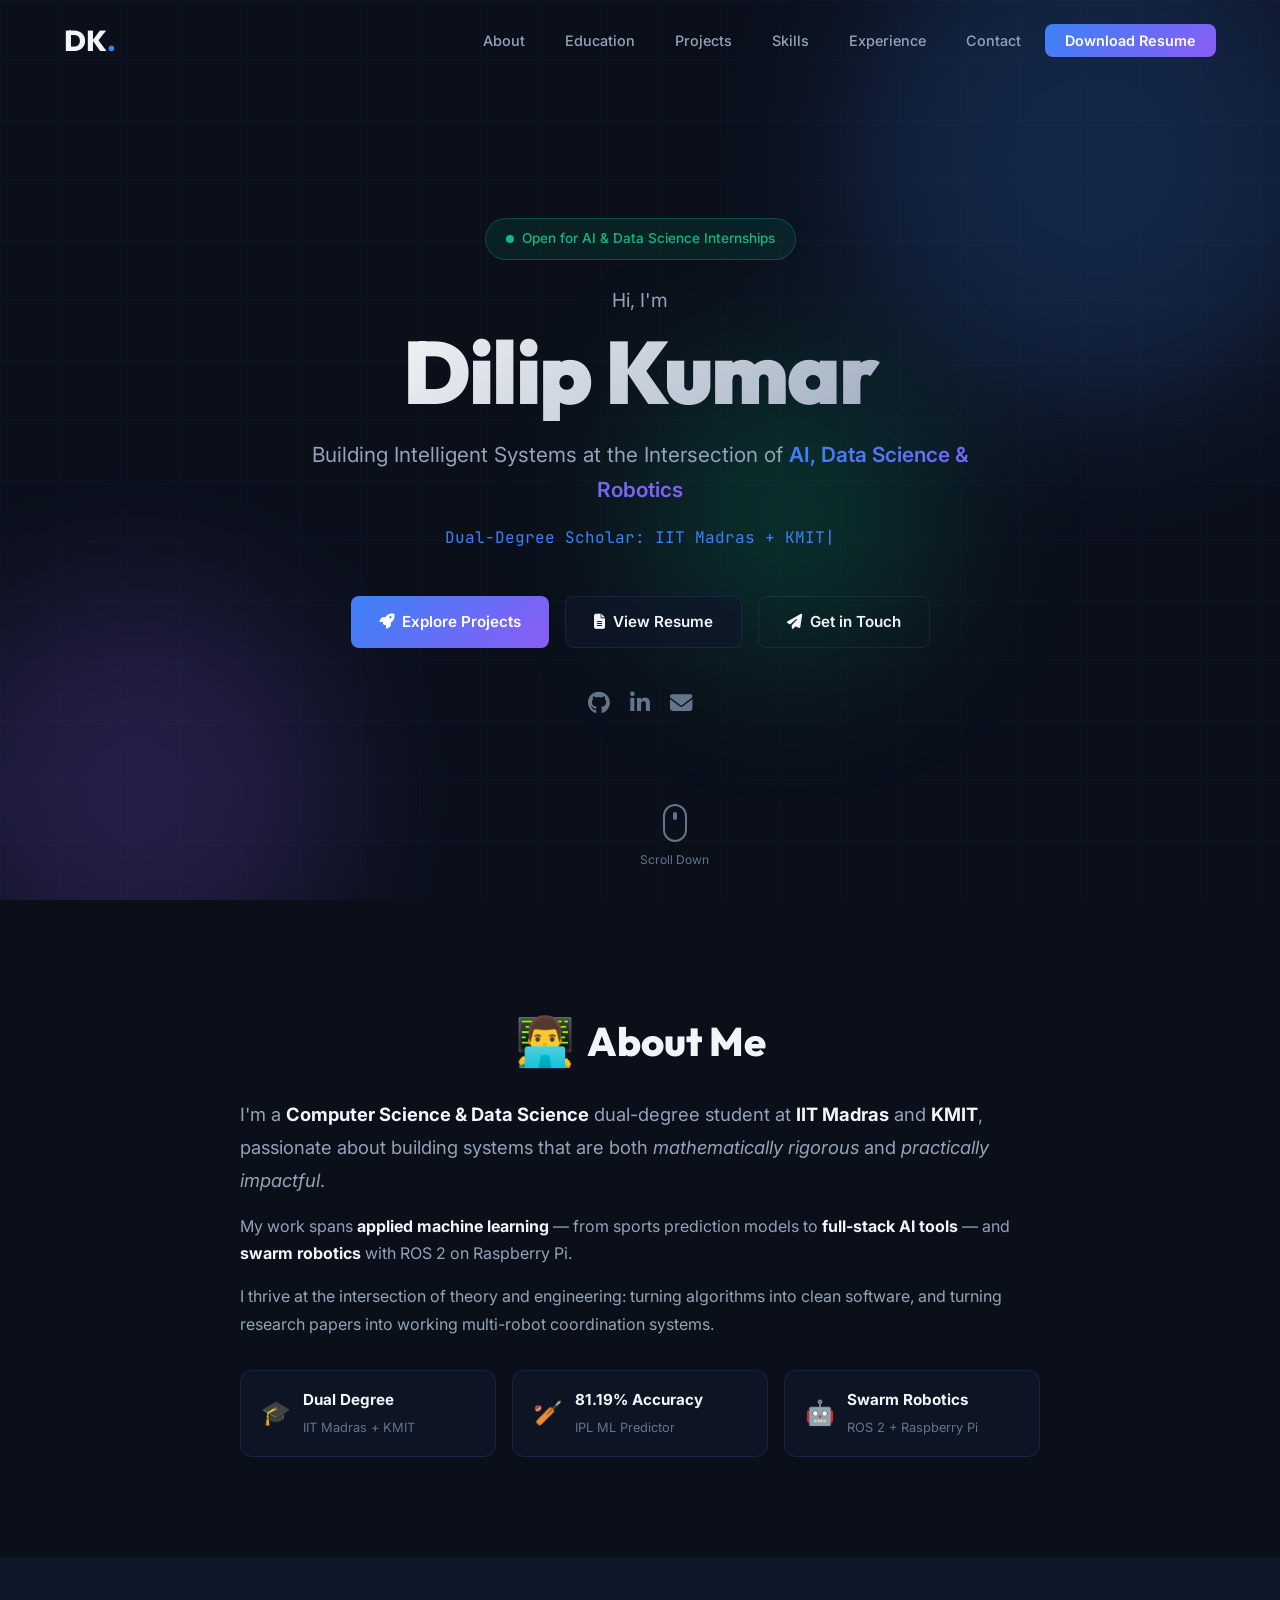
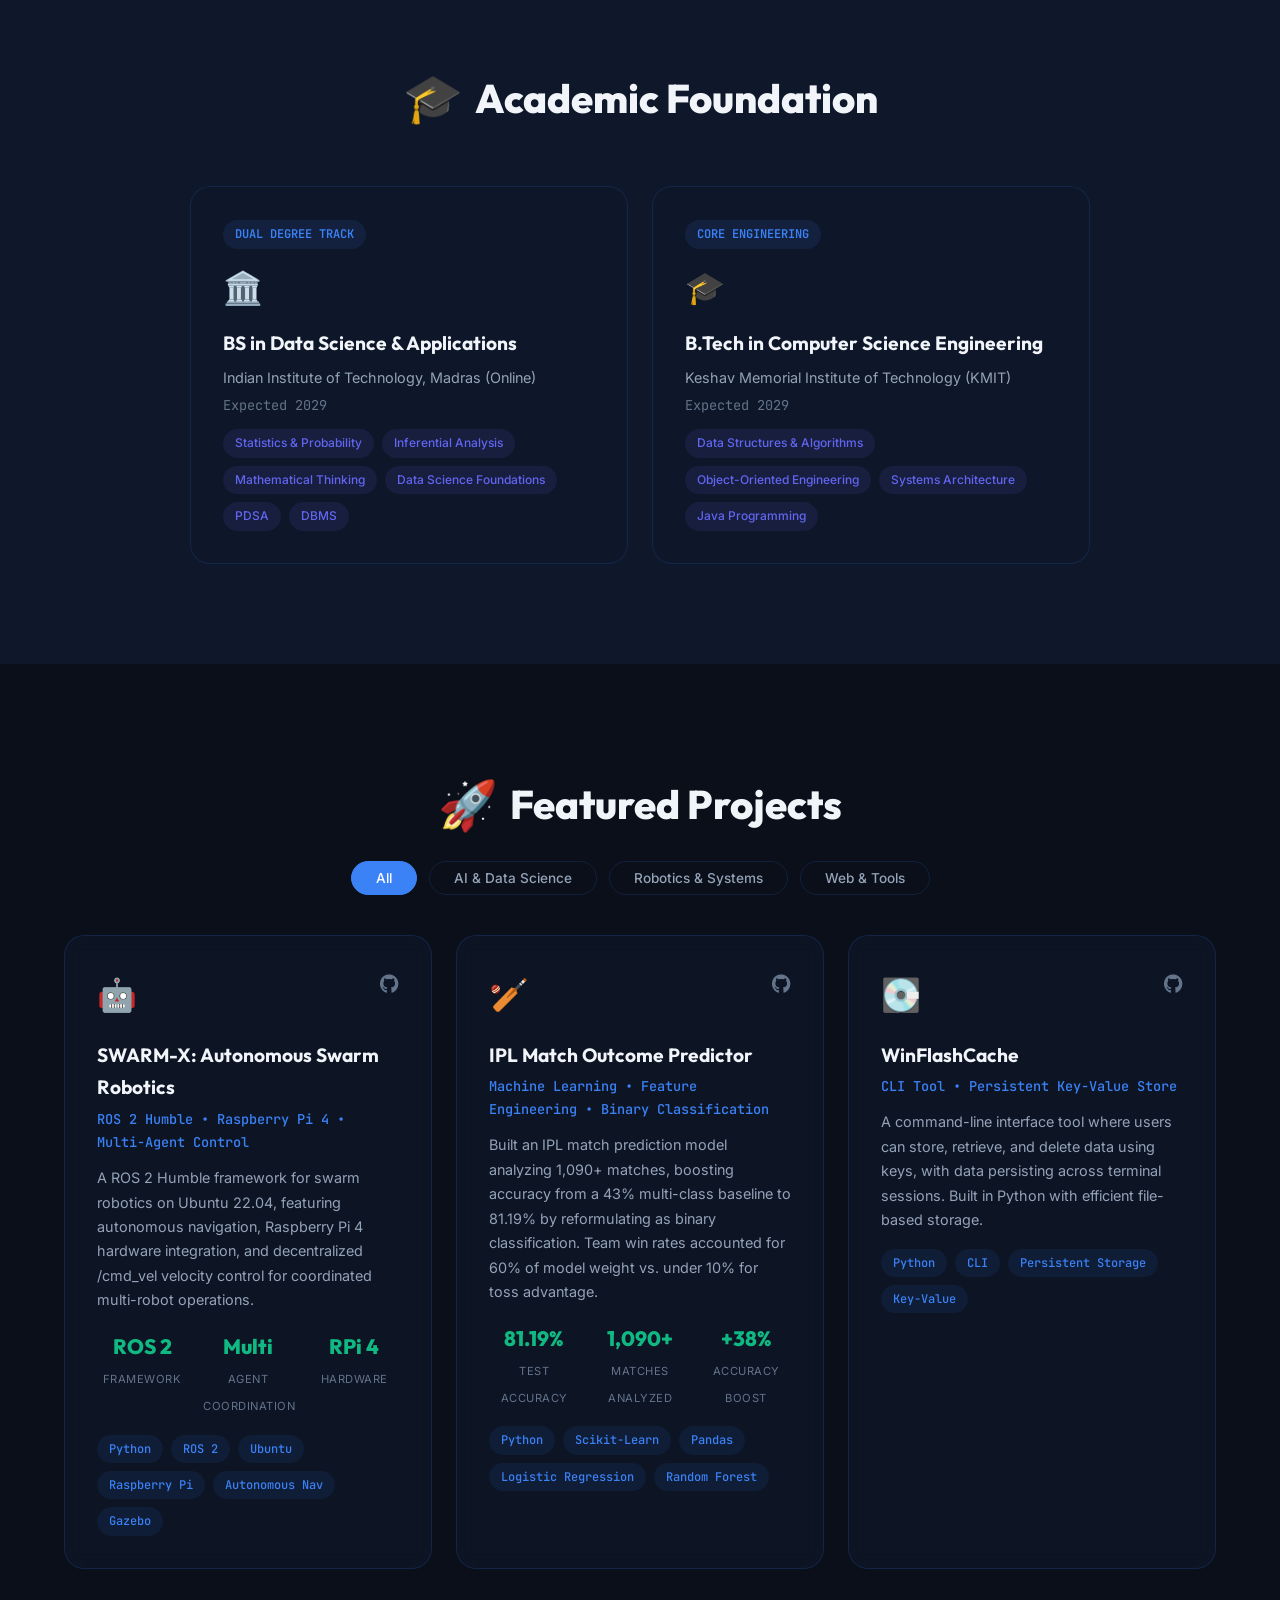
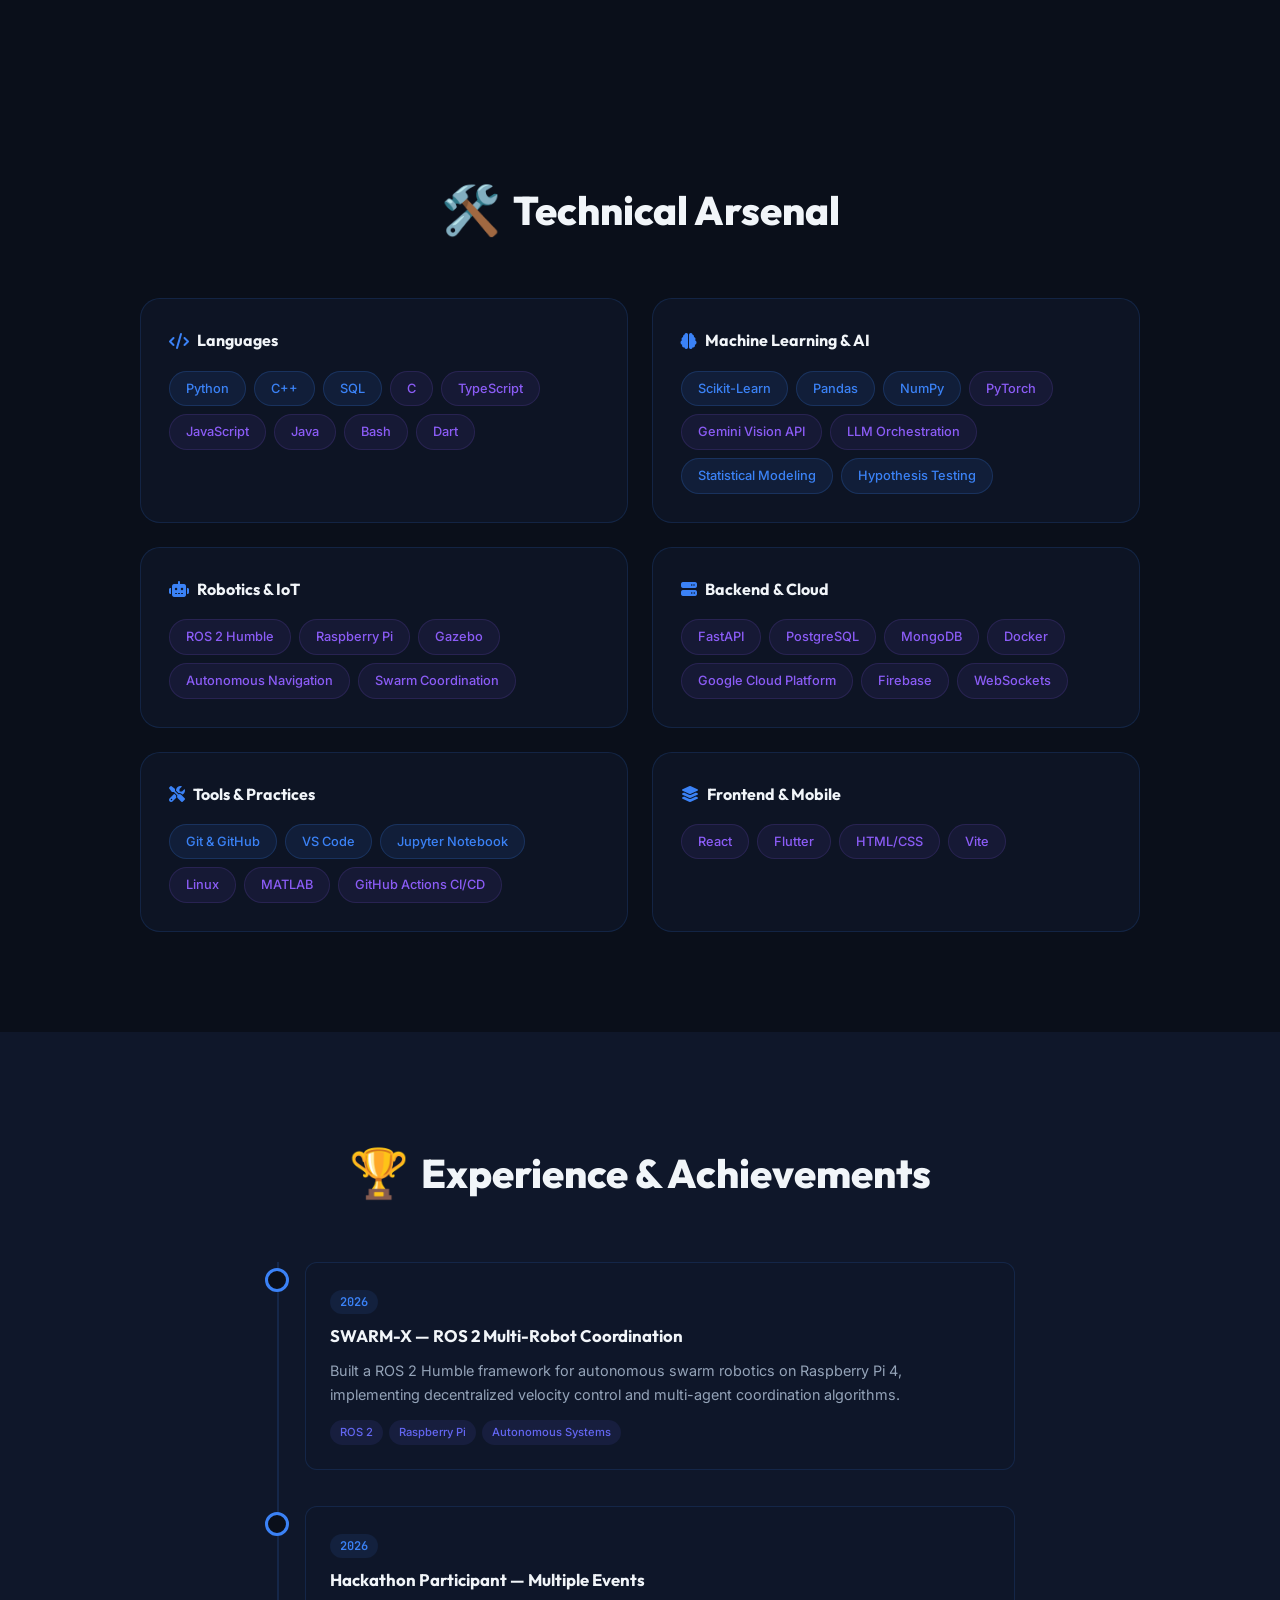
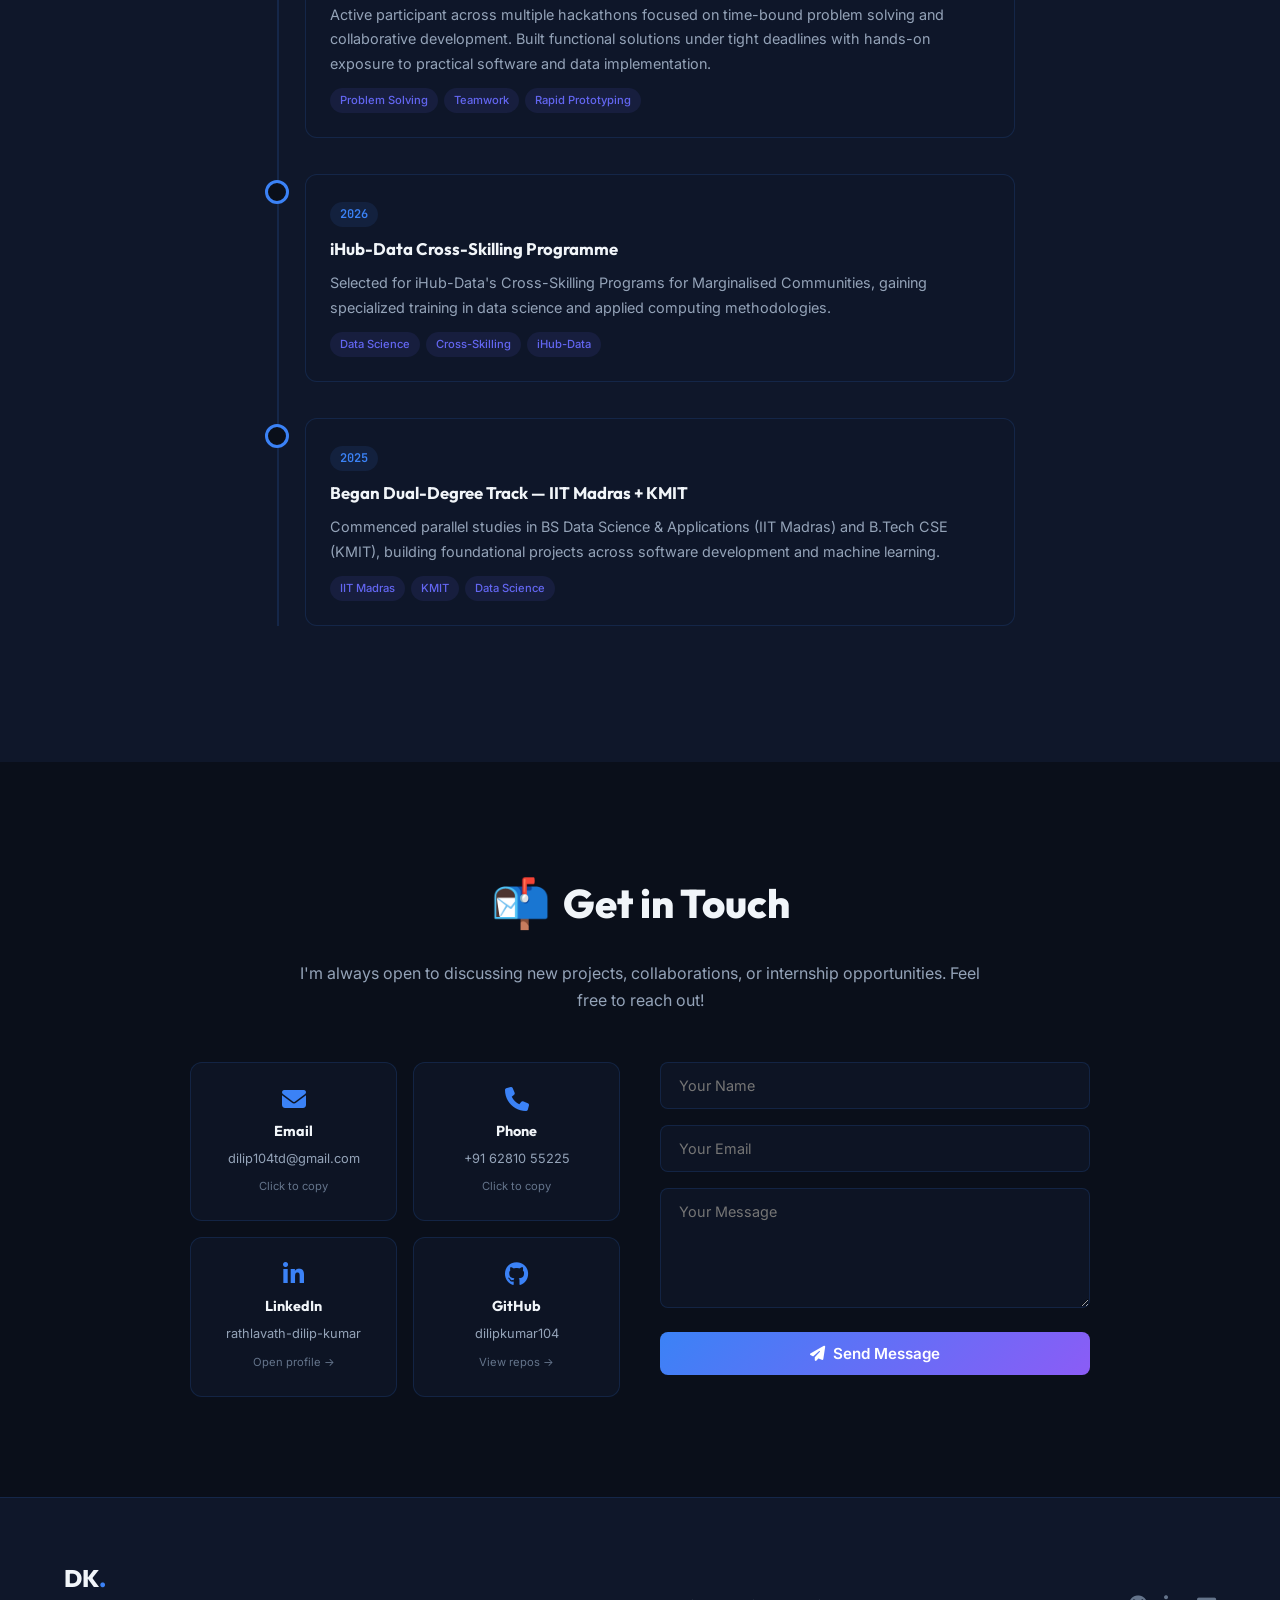
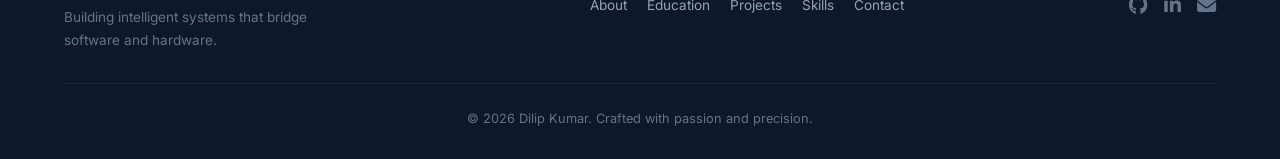
==== commit d68b1265: "Remove SIH & CivicAI projects, anomaly visualizer block, CGPA, and secondary/high school info" ====
--- a/index.html
+++ b/index.html
@@ -80,8 +80,8 @@
             <div class="about-grid">
                 <div class="about-text">
                     <p class="about-lead">I'm a <strong>Computer Science & Data Science</strong> dual-degree student at <strong>IIT Madras</strong> and <strong>KMIT</strong>, passionate about building systems that are both <em>mathematically rigorous</em> and <em>practically impactful</em>.</p>
-                    <p>My work spans <strong>applied machine learning</strong> — from statistical anomaly detection in semiconductor screening (Smart India Hackathon) to sports prediction models — <strong>full-stack AI platforms</strong> with LLM orchestration and real-time dashboards, and <strong>swarm robotics</strong> with ROS 2 on Raspberry Pi.</p>
-                    <p>I thrive at the intersection of theory and engineering: turning probability distributions into production-grade anomaly engines, and turning research papers into working multi-robot coordination systems.</p>
+                    <p>My work spans <strong>applied machine learning</strong> — from sports prediction models to <strong>full-stack AI tools</strong> — and <strong>swarm robotics</strong> with ROS 2 on Raspberry Pi.</p>
+                    <p>I thrive at the intersection of theory and engineering: turning algorithms into clean software, and turning research papers into working multi-robot coordination systems.</p>
                     <div class="about-highlights">
                         <div class="highlight-card">
                             <div class="highlight-icon">🎓</div>
@@ -102,13 +102,6 @@
                             <div class="highlight-text">
                                 <strong>Swarm Robotics</strong>
                                 <span>ROS 2 + Raspberry Pi</span>
-                            </div>
-                        </div>
-                        <div class="highlight-card">
-                            <div class="highlight-icon">🔬</div>
-                            <div class="highlight-text">
-                                <strong>SIH Finalist</strong>
-                                <span>Semiconductor AI</span>
                             </div>
                         </div>
                     </div>
@@ -143,25 +136,12 @@
                     <h3>B.Tech in Computer Science Engineering</h3>
                     <p class="edu-institution">Keshav Memorial Institute of Technology (KMIT)</p>
                     <p class="edu-year">Expected 2029</p>
-                    <div class="edu-gpa"><span class="gpa-number">8.3</span> CGPA</div>
                     <div class="edu-courses">
                         <span class="course-tag">Data Structures & Algorithms</span>
                         <span class="course-tag">Object-Oriented Engineering</span>
                         <span class="course-tag">Systems Architecture</span>
                         <span class="course-tag">Java Programming</span>
                     </div>
-                </div>
-                <div class="edu-card edu-card-secondary">
-                    <div class="edu-logo">📚</div>
-                    <h3>Narayana Jr. College</h3>
-                    <p class="edu-institution">Intermediate (2021 – 2023)</p>
-                    <div class="edu-gpa"><span class="gpa-number">88.4</span>%</div>
-                </div>
-                <div class="edu-card edu-card-secondary">
-                    <div class="edu-logo">🏫</div>
-                    <h3>Bhashyam High School</h3>
-                    <p class="edu-institution">6th – 10th (2021)</p>
-                    <div class="edu-gpa"><span class="gpa-number">10</span> CGPA</div>
                 </div>
             </div>
         </div>
@@ -179,49 +159,7 @@
             </div>
             <div class="projects-grid">
 
-                <!-- Project 1: SIH Semiconductor -->
-                <div class="project-card" data-category="ai">
-                    <div class="project-header">
-                        <div class="project-icon">🔬</div>
-                        <div class="project-links">
-                            <a href="https://github.com/dilipkumar104/temp-sih26170" target="_blank" rel="noopener" aria-label="View on GitHub"><i class="fab fa-github"></i></a>
-                        </div>
-                    </div>
-                    <h3 class="project-title">SIH26170: Semiconductor Anomaly Detection</h3>
-                    <p class="project-subtitle">Smart India Hackathon • Unsupervised In-Lot Learning</p>
-                    <p class="project-desc">A 5-step mathematical pipeline using Dual Z-Scores (Standard Z + Robust MAD Z) with Sigmoid scoring for real-time semiconductor wafer screening. Identifies "static-pass" population outliers at the 99.6th percentile — entirely client-side, zero-latency in-browser execution.</p>
-                    <div class="project-metrics">
-                        <div class="metric"><span class="metric-value">99.6<sup>th</sup></span><span class="metric-label">Percentile Detection</span></div>
-                        <div class="metric"><span class="metric-value">1,000</span><span class="metric-label">Components Screened</span></div>
-                        <div class="metric"><span class="metric-value">0ms</span><span class="metric-label">Latency (In-Browser)</span></div>
-                    </div>
-                    <div class="project-tags">
-                        <span>TypeScript</span><span>Statistical Modeling</span><span>Z-Score</span><span>MAD</span><span>Sigmoid</span><span>In-Browser ML</span>
-                    </div>
-                </div>
-
-                <!-- Project 2: CivicAI -->
-                <div class="project-card" data-category="web">
-                    <div class="project-header">
-                        <div class="project-icon">🏛️</div>
-                        <div class="project-links">
-                            <a href="#" aria-label="Private Repository"><i class="fas fa-lock"></i></a>
-                        </div>
-                    </div>
-                    <h3 class="project-title">CivicAI: AI-Powered Civic Complaint Platform</h3>
-                    <p class="project-subtitle">Full-Stack • Gemini Vision • Real-time Dashboard</p>
-                    <p class="project-desc">A multimodal AI platform where citizens photograph civic issues via a Flutter mobile app. The AI pipeline (Google Gemini Pro Vision) auto-categorizes, scores priority (0–100), and routes complaints to city departments. Officers manage queues through a React dashboard with real-time WebSocket updates and a live City Health Score.</p>
-                    <div class="project-metrics">
-                        <div class="metric"><span class="metric-value">4</span><span class="metric-label">AI Pipeline Stages</span></div>
-                        <div class="metric"><span class="metric-value">Live</span><span class="metric-label">WebSocket Updates</span></div>
-                        <div class="metric"><span class="metric-value">0–100</span><span class="metric-label">Priority Scoring</span></div>
-                    </div>
-                    <div class="project-tags">
-                        <span>Flutter</span><span>FastAPI</span><span>Gemini Vision</span><span>PostgreSQL</span><span>GCP Cloud Run</span><span>React</span><span>WebSockets</span>
-                    </div>
-                </div>
-
-                <!-- Project 3: SWARM-X -->
+                <!-- Project 1: SWARM-X -->
                 <div class="project-card" data-category="robotics">
                     <div class="project-header">
                         <div class="project-icon">🤖</div>
@@ -242,7 +180,7 @@
                     </div>
                 </div>
 
-                <!-- Project 4: IPL Predictor -->
+                <!-- Project 2: IPL Predictor -->
                 <div class="project-card" data-category="ai">
                     <div class="project-header">
                         <div class="project-icon">🏏</div>
@@ -263,7 +201,7 @@
                     </div>
                 </div>
 
-                <!-- Project 5: WinFlashCache -->
+                <!-- Project 3: WinFlashCache -->
                 <div class="project-card" data-category="web">
                     <div class="project-header">
                         <div class="project-icon">💽</div>
@@ -279,53 +217,6 @@
                     </div>
                 </div>
 
-            </div>
-        </div>
-    </section>
-
-    <!-- ==================== ANOMALY DETECTION VISUALIZER ==================== -->
-    <section class="section section-alt" id="visualizer">
-        <div class="container">
-            <h2 class="section-title"><span class="section-icon">📊</span> Interactive: Anomaly Detection Engine</h2>
-            <p class="section-subtitle">Experience the Dual Z-Score mathematical pipeline from my SIH Semiconductor project — drag the slider to see how outliers are identified in real-time.</p>
-            <div class="visualizer-container">
-                <div class="viz-controls">
-                    <label for="anomalySlider">Component Leakage Current (μA):</label>
-                    <input type="range" id="anomalySlider" min="5" max="35" step="0.1" value="10.5">
-                    <span class="slider-value" id="sliderValue">10.5 μA</span>
-                </div>
-                <div class="viz-results">
-                    <div class="viz-card">
-                        <div class="viz-label">Lot Median (μ)</div>
-                        <div class="viz-value">10.5 μA</div>
-                    </div>
-                    <div class="viz-card">
-                        <div class="viz-label">Standard Z-Score</div>
-                        <div class="viz-value" id="zScore">0.00</div>
-                    </div>
-                    <div class="viz-card">
-                        <div class="viz-label">MAD Z-Score</div>
-                        <div class="viz-value" id="madZScore">0.00</div>
-                    </div>
-                    <div class="viz-card">
-                        <div class="viz-label">Anomaly Score</div>
-                        <div class="viz-value" id="anomalyScore">0.00</div>
-                    </div>
-                    <div class="viz-card viz-card-wide">
-                        <div class="viz-label">Risk Classification</div>
-                        <div class="viz-value viz-risk" id="riskLevel">✅ Normal</div>
-                    </div>
-                </div>
-                <div class="viz-bar-container">
-                    <div class="viz-bar">
-                        <div class="viz-bar-fill" id="vizBarFill"></div>
-                        <div class="viz-bar-marker" id="vizBarMarker"></div>
-                    </div>
-                    <div class="viz-bar-labels">
-                        <span>Normal</span><span>Elevated</span><span>Warning</span><span>Critical</span>
-                    </div>
-                </div>
-                <p class="viz-formula">A = 1 − e<sup>−|Z|²/4</sup> &nbsp;|&nbsp; Z<sub>MAD</sub> = (x − Median) / (1.4826 × MAD)</p>
             </div>
         </div>
     </section>
@@ -417,24 +308,6 @@
                     <div class="timeline-dot"></div>
                     <div class="timeline-content">
                         <div class="timeline-badge">2026</div>
-                        <h3>Smart India Hackathon (SIH) — Semiconductor Anomaly Detection</h3>
-                        <p>Developed an unsupervised in-lot anomaly detection engine for semiconductor screening using Dual Z-Scores and Sigmoid normalization. The system identifies population outliers that pass traditional static datasheet limits — all running at zero-latency client-side in the browser.</p>
-                        <div class="timeline-tags"><span>TypeScript</span><span>Statistical ML</span><span>In-Browser Compute</span></div>
-                    </div>
-                </div>
-                <div class="timeline-item">
-                    <div class="timeline-dot"></div>
-                    <div class="timeline-content">
-                        <div class="timeline-badge">2026</div>
-                        <h3>CivicAI — AI-Powered City Governance Platform</h3>
-                        <p>Architected a full-stack AI platform with Flutter mobile app, FastAPI microservices on GCP Cloud Run, Gemini Vision for auto-triage, and a React real-time officer dashboard with live City Health Scoring.</p>
-                        <div class="timeline-tags"><span>Full-Stack</span><span>Gemini AI</span><span>GCP</span><span>System Design</span></div>
-                    </div>
-                </div>
-                <div class="timeline-item">
-                    <div class="timeline-dot"></div>
-                    <div class="timeline-content">
-                        <div class="timeline-badge">2026</div>
                         <h3>SWARM-X — ROS 2 Multi-Robot Coordination</h3>
                         <p>Built a ROS 2 Humble framework for autonomous swarm robotics on Raspberry Pi 4, implementing decentralized velocity control and multi-agent coordination algorithms.</p>
                         <div class="timeline-tags"><span>ROS 2</span><span>Raspberry Pi</span><span>Autonomous Systems</span></div>
@@ -463,8 +336,8 @@
                     <div class="timeline-content">
                         <div class="timeline-badge">2025</div>
                         <h3>Began Dual-Degree Track — IIT Madras + KMIT</h3>
-                        <p>Commenced parallel studies in BS Data Science & Applications (IIT Madras) and B.Tech CSE (KMIT), achieving 8.3 CGPA in the engineering programme while building foundational projects.</p>
-                        <div class="timeline-tags"><span>IIT Madras</span><span>KMIT</span><span>8.3 CGPA</span></div>
+                        <p>Commenced parallel studies in BS Data Science & Applications (IIT Madras) and B.Tech CSE (KMIT), building foundational projects across software development and machine learning.</p>
+                        <div class="timeline-tags"><span>IIT Madras</span><span>KMIT</span><span>Data Science</span></div>
                     </div>
                 </div>
             </div>
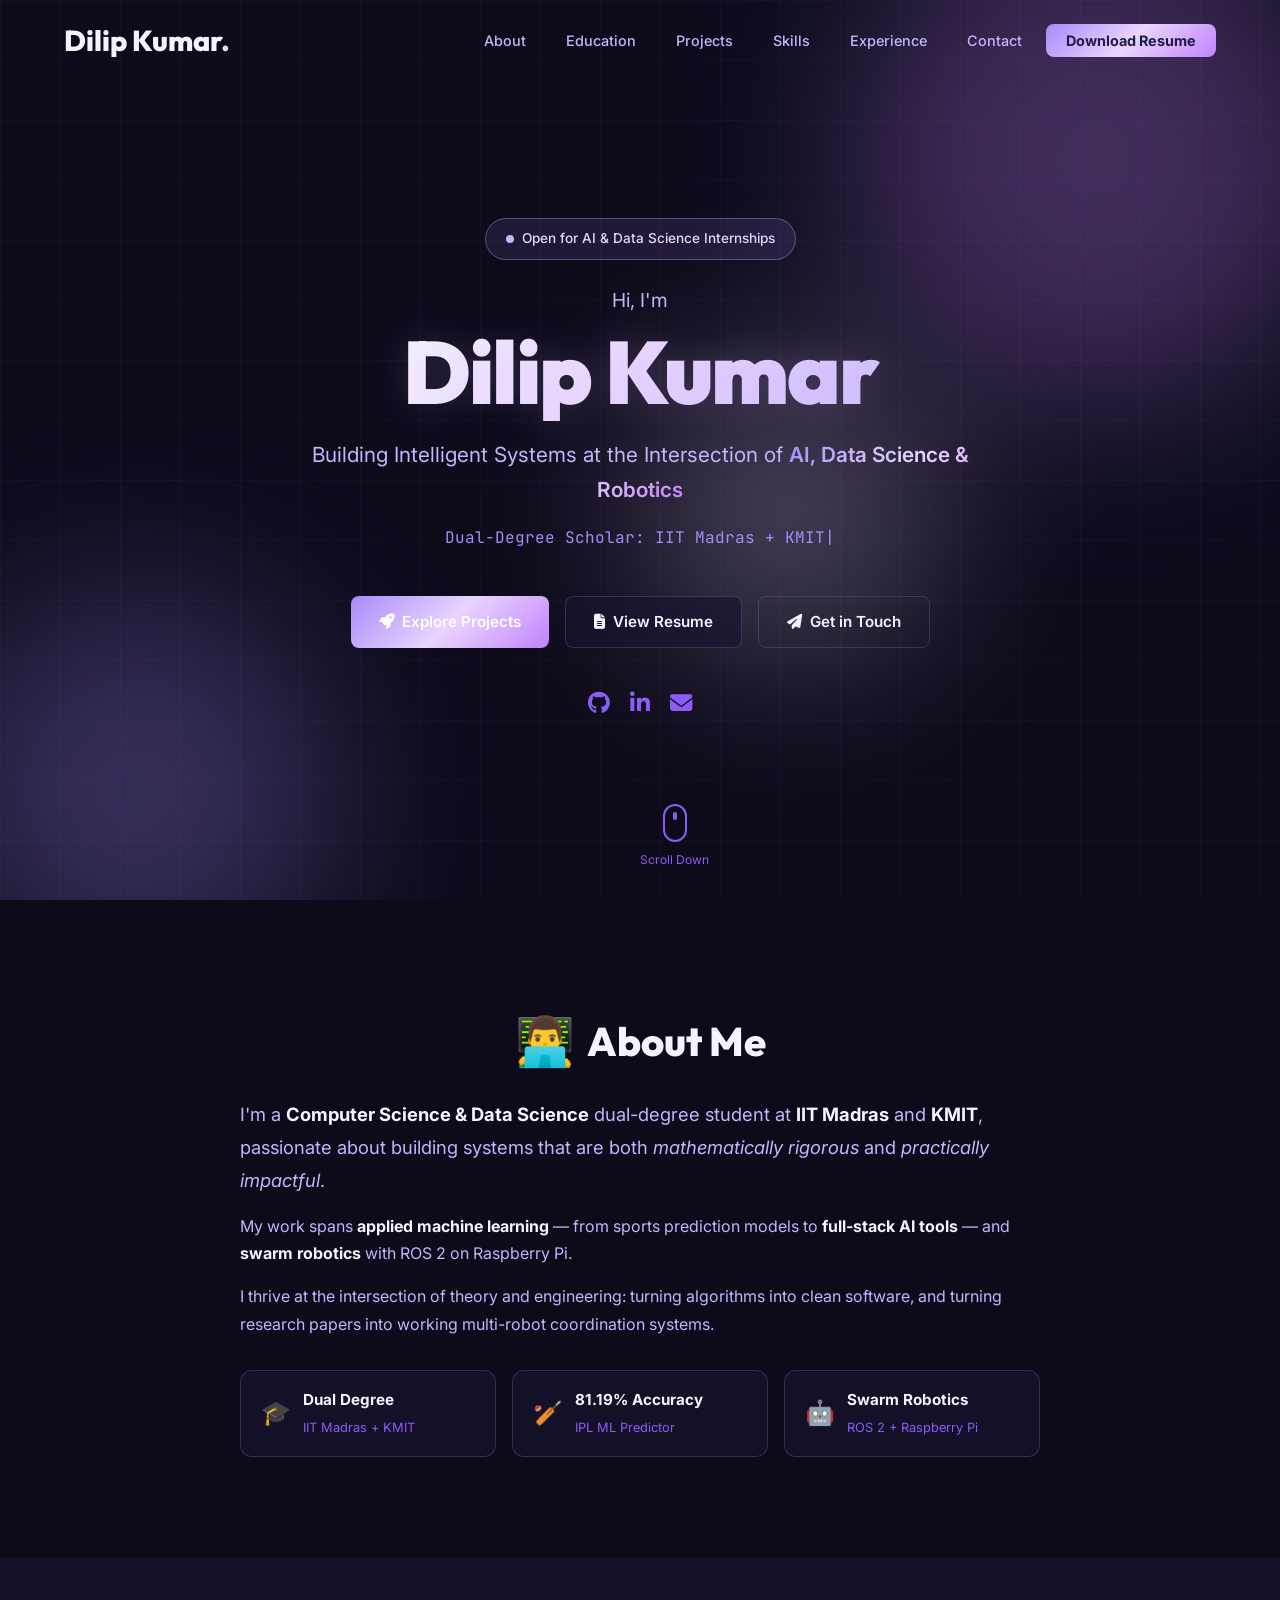
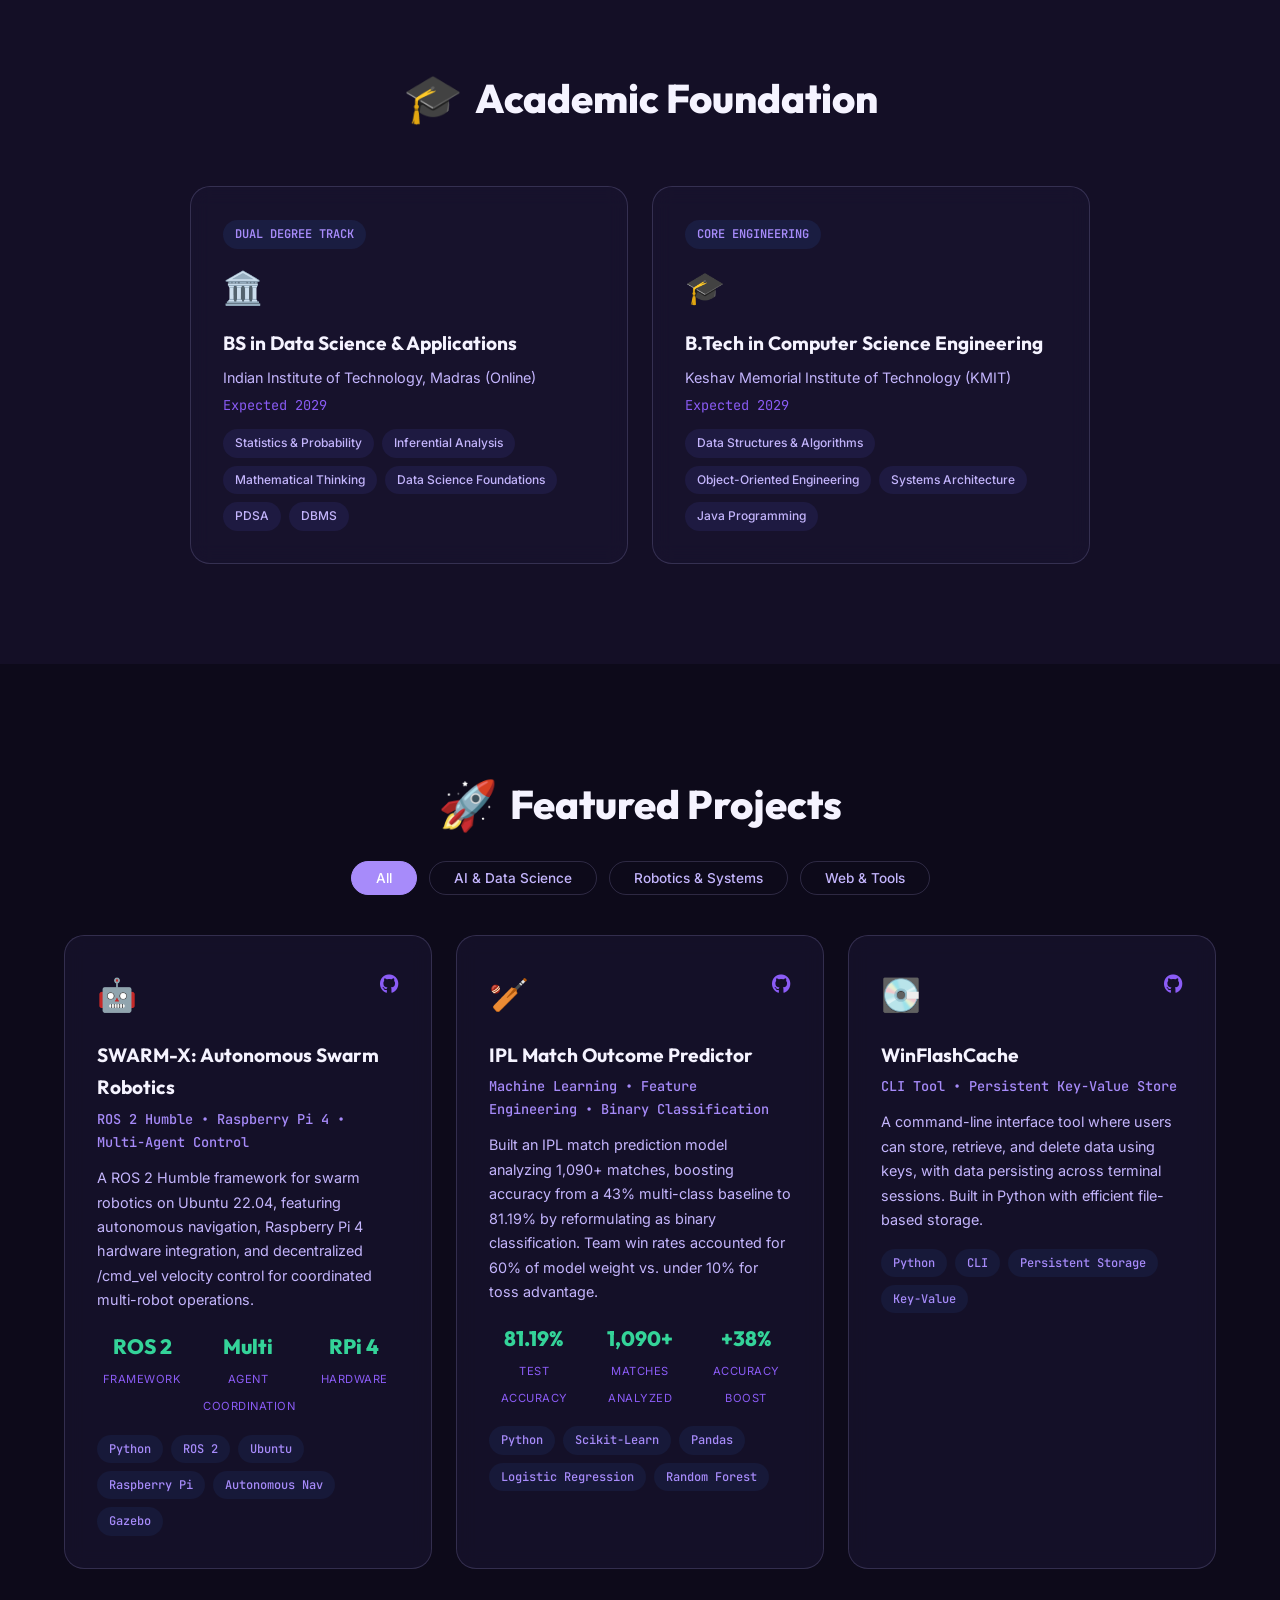
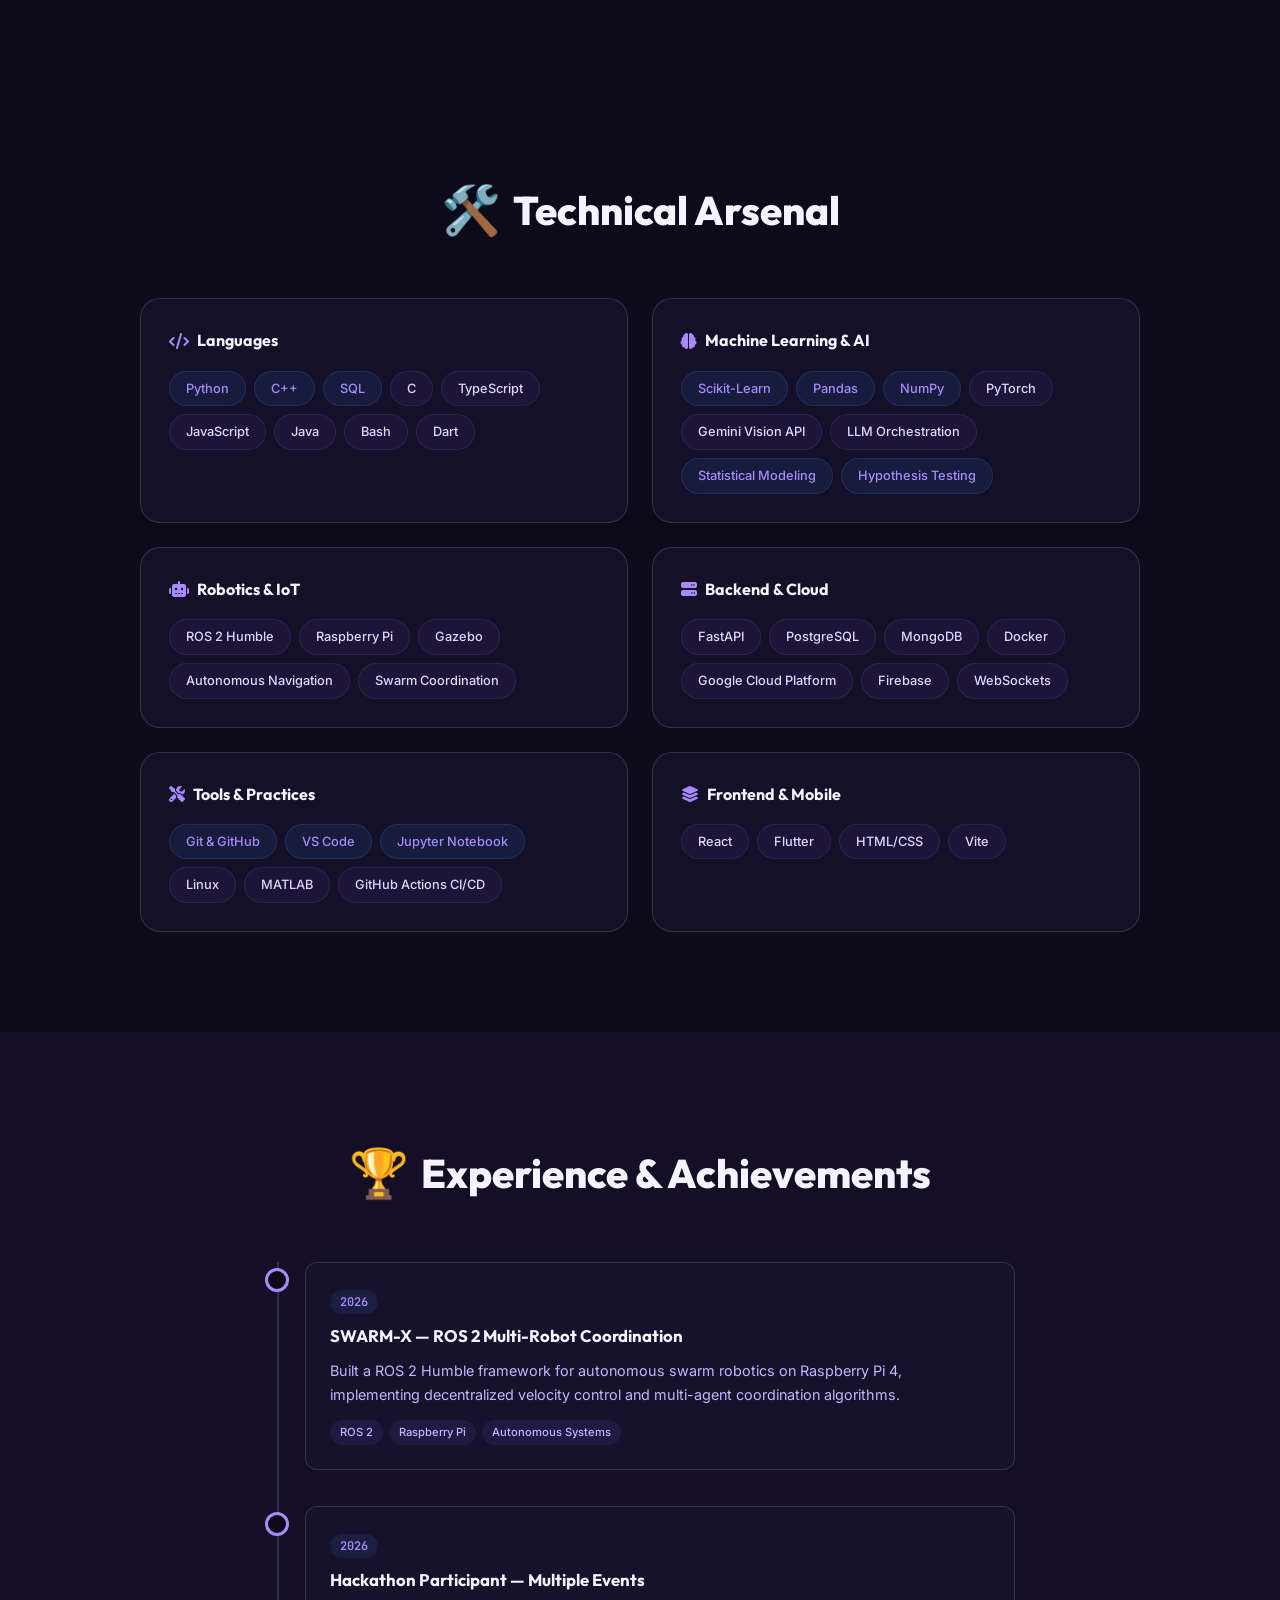
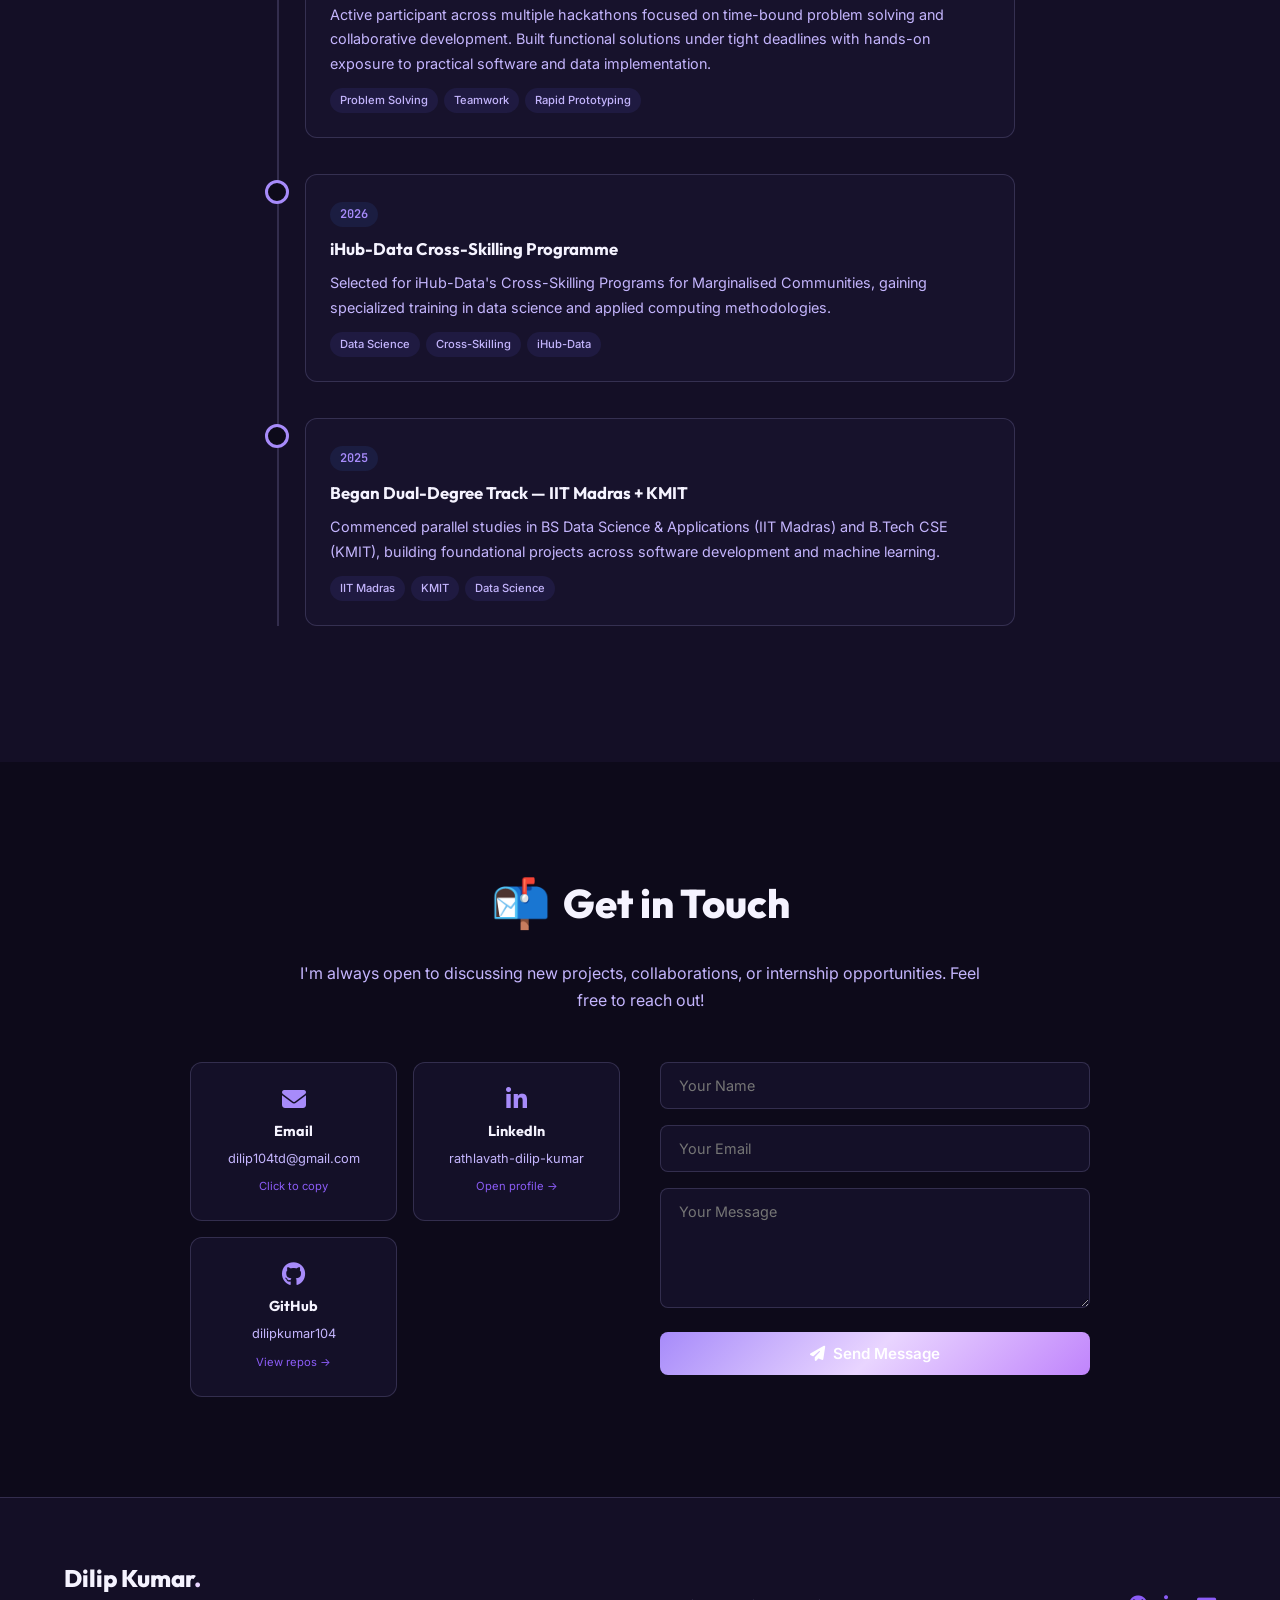
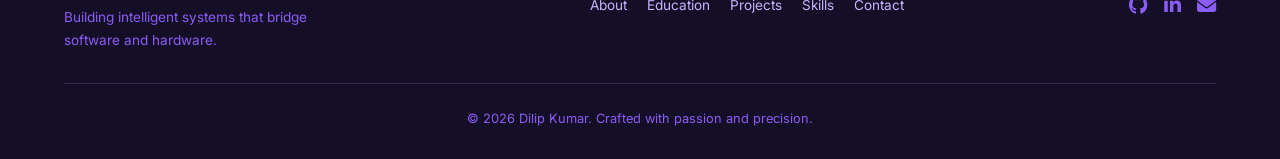
==== commit a271046e: "Remove phone number and update logo title to Dilip Kumar" ====
--- a/index.html
+++ b/index.html
@@ -19,7 +19,7 @@
     <!-- ==================== NAVIGATION ==================== -->
     <nav class="navbar" id="navbar">
         <div class="nav-container">
-            <a href="#hero" class="nav-logo">DK<span class="logo-dot">.</span></a>
+            <a href="#hero" class="nav-logo">Dilip Kumar<span class="logo-dot">.</span></a>
             <button class="nav-toggle" id="navToggle" aria-label="Toggle navigation">
                 <span></span><span></span><span></span>
             </button>
@@ -357,12 +357,6 @@
                         <p>dilip104td@gmail.com</p>
                         <span class="copy-hint">Click to copy</span>
                     </div>
-                    <div class="contact-card" data-copy="+91 62810 55225">
-                        <i class="fas fa-phone"></i>
-                        <h4>Phone</h4>
-                        <p>+91 62810 55225</p>
-                        <span class="copy-hint">Click to copy</span>
-                    </div>
                     <a href="https://www.linkedin.com/in/rathlavath-dilip-kumar-bb68b0343/" target="_blank" rel="noopener" class="contact-card contact-card-link">
                         <i class="fab fa-linkedin-in"></i>
                         <h4>LinkedIn</h4>
@@ -399,7 +393,7 @@
         <div class="container">
             <div class="footer-content">
                 <div class="footer-brand">
-                    <a href="#hero" class="footer-logo">DK<span class="logo-dot">.</span></a>
+                    <a href="#hero" class="footer-logo">Dilip Kumar<span class="logo-dot">.</span></a>
                     <p>Building intelligent systems that bridge software and hardware.</p>
                 </div>
                 <div class="footer-links">
--- a/assets/css/styles.css
+++ b/assets/css/styles.css
@@ -5,27 +5,28 @@
 
 /* ============ CSS VARIABLES ============ */
 :root {
-    --bg-primary: #0a0f1a;
-    --bg-secondary: #0f172a;
-    --bg-card: rgba(15, 23, 42, 0.7);
-    --bg-card-hover: rgba(30, 41, 59, 0.85);
-    --bg-glass: rgba(15, 23, 42, 0.5);
-    --border-glass: rgba(59, 130, 246, 0.15);
-    --border-glass-hover: rgba(59, 130, 246, 0.35);
-    --accent-blue: #3b82f6;
-    --accent-indigo: #6366f1;
-    --accent-purple: #8b5cf6;
-    --accent-emerald: #10b981;
-    --accent-amber: #f59e0b;
-    --accent-red: #ef4444;
-    --text-primary: #f1f5f9;
-    --text-secondary: #94a3b8;
-    --text-muted: #64748b;
-    --gradient-primary: linear-gradient(135deg, #3b82f6, #8b5cf6);
-    --gradient-emerald: linear-gradient(135deg, #10b981, #3b82f6);
+    --bg-primary: #0d0a1a;
+    --bg-secondary: #140f26;
+    --bg-card: rgba(26, 20, 48, 0.65);
+    --bg-card-hover: rgba(42, 32, 77, 0.85);
+    --bg-glass: rgba(22, 16, 42, 0.5);
+    --border-glass: rgba(196, 181, 253, 0.18);
+    --border-glass-hover: rgba(216, 180, 254, 0.45);
+    --accent-blue: #a78bfa;
+    --accent-indigo: #c4b5fd;
+    --accent-purple: #ddd6fe;
+    --accent-lavender: #e9d5ff;
+    --accent-emerald: #34d399;
+    --accent-amber: #fbbf24;
+    --accent-red: #f87171;
+    --text-primary: #f5f3ff;
+    --text-secondary: #c4b5fd;
+    --text-muted: #8b5cf6;
+    --gradient-primary: linear-gradient(135deg, #a78bfa 0%, #e9d5ff 50%, #c084fc 100%);
+    --gradient-emerald: linear-gradient(135deg, #34d399 0%, #a78bfa 100%);
     --gradient-warm: linear-gradient(135deg, #f59e0b, #ef4444);
-    --shadow-lg: 0 20px 60px rgba(0, 0, 0, 0.5);
-    --shadow-glow: 0 0 30px rgba(59, 130, 246, 0.15);
+    --shadow-lg: 0 20px 60px rgba(0, 0, 0, 0.6);
+    --shadow-glow: 0 0 35px rgba(167, 139, 250, 0.22);
     --radius-sm: 8px;
     --radius-md: 12px;
     --radius-lg: 20px;
@@ -72,24 +73,24 @@
     background: transparent;
 }
 .navbar.scrolled {
-    background: rgba(10, 15, 26, 0.85); backdrop-filter: blur(20px);
+    background: rgba(13, 10, 26, 0.88); backdrop-filter: blur(20px);
     border-bottom: 1px solid var(--border-glass); padding: 10px 0;
     box-shadow: var(--shadow-glow);
 }
 .nav-container { max-width: 1200px; margin: 0 auto; padding: 0 24px; display: flex; align-items: center; justify-content: space-between; }
 .nav-logo { font-family: var(--font-heading); font-size: 1.8rem; font-weight: 800; color: var(--text-primary); }
-.logo-dot { color: var(--accent-blue); }
+.logo-dot { color: var(--accent-lavender); }
 .nav-menu { display: flex; align-items: center; gap: 8px; }
 .nav-link {
     font-size: 0.9rem; font-weight: 500; color: var(--text-secondary); padding: 8px 16px;
     border-radius: var(--radius-sm); transition: var(--transition);
 }
-.nav-link:hover, .nav-link.active { color: var(--text-primary); background: rgba(59, 130, 246, 0.1); }
+.nav-link:hover, .nav-link.active { color: var(--text-primary); background: rgba(167, 139, 250, 0.12); }
 .nav-cta {
-    background: var(--gradient-primary) !important; color: #fff !important;
-    padding: 8px 20px !important; border-radius: var(--radius-sm); font-weight: 600;
-}
-.nav-cta:hover { opacity: 0.9; transform: translateY(-1px); }
+    background: var(--gradient-primary) !important; color: #1e1b4b !important;
+    padding: 8px 20px !important; border-radius: var(--radius-sm); font-weight: 700;
+}
+.nav-cta:hover { opacity: 0.95; transform: translateY(-1px); box-shadow: 0 4px 20px rgba(233, 213, 255, 0.35); }
 .nav-toggle { display: none; background: none; border: none; cursor: pointer; padding: 8px; }
 .nav-toggle span { display: block; width: 24px; height: 2px; background: var(--text-primary); margin: 5px 0; transition: var(--transition); border-radius: 2px; }
 
@@ -100,12 +101,12 @@
 }
 .hero-bg-effects { position: absolute; inset: 0; pointer-events: none; overflow: hidden; }
 .hero-orb {
-    position: absolute; border-radius: 50%; filter: blur(80px); opacity: 0.2;
+    position: absolute; border-radius: 50%; filter: blur(90px); opacity: 0.28;
     animation: orbFloat 20s ease-in-out infinite;
 }
-.hero-orb-1 { width: 500px; height: 500px; background: var(--accent-blue); top: -10%; right: -5%; animation-delay: 0s; }
-.hero-orb-2 { width: 400px; height: 400px; background: var(--accent-purple); bottom: -10%; left: -5%; animation-delay: -7s; }
-.hero-orb-3 { width: 300px; height: 300px; background: var(--accent-emerald); top: 40%; left: 50%; animation-delay: -14s; }
+.hero-orb-1 { width: 500px; height: 500px; background: #c084fc; top: -10%; right: -5%; animation-delay: 0s; }
+.hero-orb-2 { width: 400px; height: 400px; background: #a78bfa; bottom: -10%; left: -5%; animation-delay: -7s; }
+.hero-orb-3 { width: 300px; height: 300px; background: #e9d5ff; top: 40%; left: 50%; animation-delay: -14s; }
 @keyframes orbFloat {
     0%, 100% { transform: translate(0, 0) scale(1); }
     33% { transform: translate(30px, -30px) scale(1.05); }
@@ -113,26 +114,27 @@
 }
 .hero-grid {
     position: absolute; inset: 0;
-    background-image: linear-gradient(rgba(59, 130, 246, 0.03) 1px, transparent 1px),
-                       linear-gradient(90deg, rgba(59, 130, 246, 0.03) 1px, transparent 1px);
+    background-image: linear-gradient(rgba(167, 139, 250, 0.04) 1px, transparent 1px),
+                       linear-gradient(90deg, rgba(167, 139, 250, 0.04) 1px, transparent 1px);
     background-size: 60px 60px;
 }
 .hero-content { text-align: center; position: relative; z-index: 2; }
 .hero-badge {
     display: inline-flex; align-items: center; gap: 8px; padding: 8px 20px;
-    background: rgba(16, 185, 129, 0.1); border: 1px solid rgba(16, 185, 129, 0.3);
-    border-radius: 50px; font-size: 0.85rem; font-weight: 500; color: var(--accent-emerald);
+    background: rgba(167, 139, 250, 0.12); border: 1px solid rgba(196, 181, 253, 0.35);
+    border-radius: 50px; font-size: 0.85rem; font-weight: 500; color: var(--accent-lavender);
     margin-bottom: 24px; animation: fadeInDown 0.8s ease;
 }
-.badge-dot { width: 8px; height: 8px; border-radius: 50%; background: var(--accent-emerald); animation: pulse 2s infinite; }
+.badge-dot { width: 8px; height: 8px; border-radius: 50%; background: var(--accent-indigo); animation: pulse 2s infinite; }
 @keyframes pulse { 0%, 100% { opacity: 1; } 50% { opacity: 0.4; } }
 .hero-greeting { display: block; font-family: var(--font-body); font-size: 1.2rem; font-weight: 400; color: var(--text-secondary); margin-bottom: 8px; animation: fadeInDown 0.8s ease 0.1s both; }
 .hero-name {
     display: block; font-family: var(--font-heading); font-size: clamp(3rem, 8vw, 5.5rem);
     font-weight: 900; letter-spacing: -2px; line-height: 1.1;
-    background: linear-gradient(135deg, #fff 0%, #94a3b8 100%); -webkit-background-clip: text;
+    background: linear-gradient(135deg, #ffffff 0%, #e9d5ff 50%, #c4b5fd 100%); -webkit-background-clip: text;
     -webkit-text-fill-color: transparent; background-clip: text;
     animation: fadeInDown 0.8s ease 0.2s both;
+    text-shadow: 0 0 40px rgba(196, 181, 253, 0.2);
 }
 .hero-subtitle {
     font-size: clamp(1rem, 2.5vw, 1.3rem); color: var(--text-secondary); margin-top: 16px;
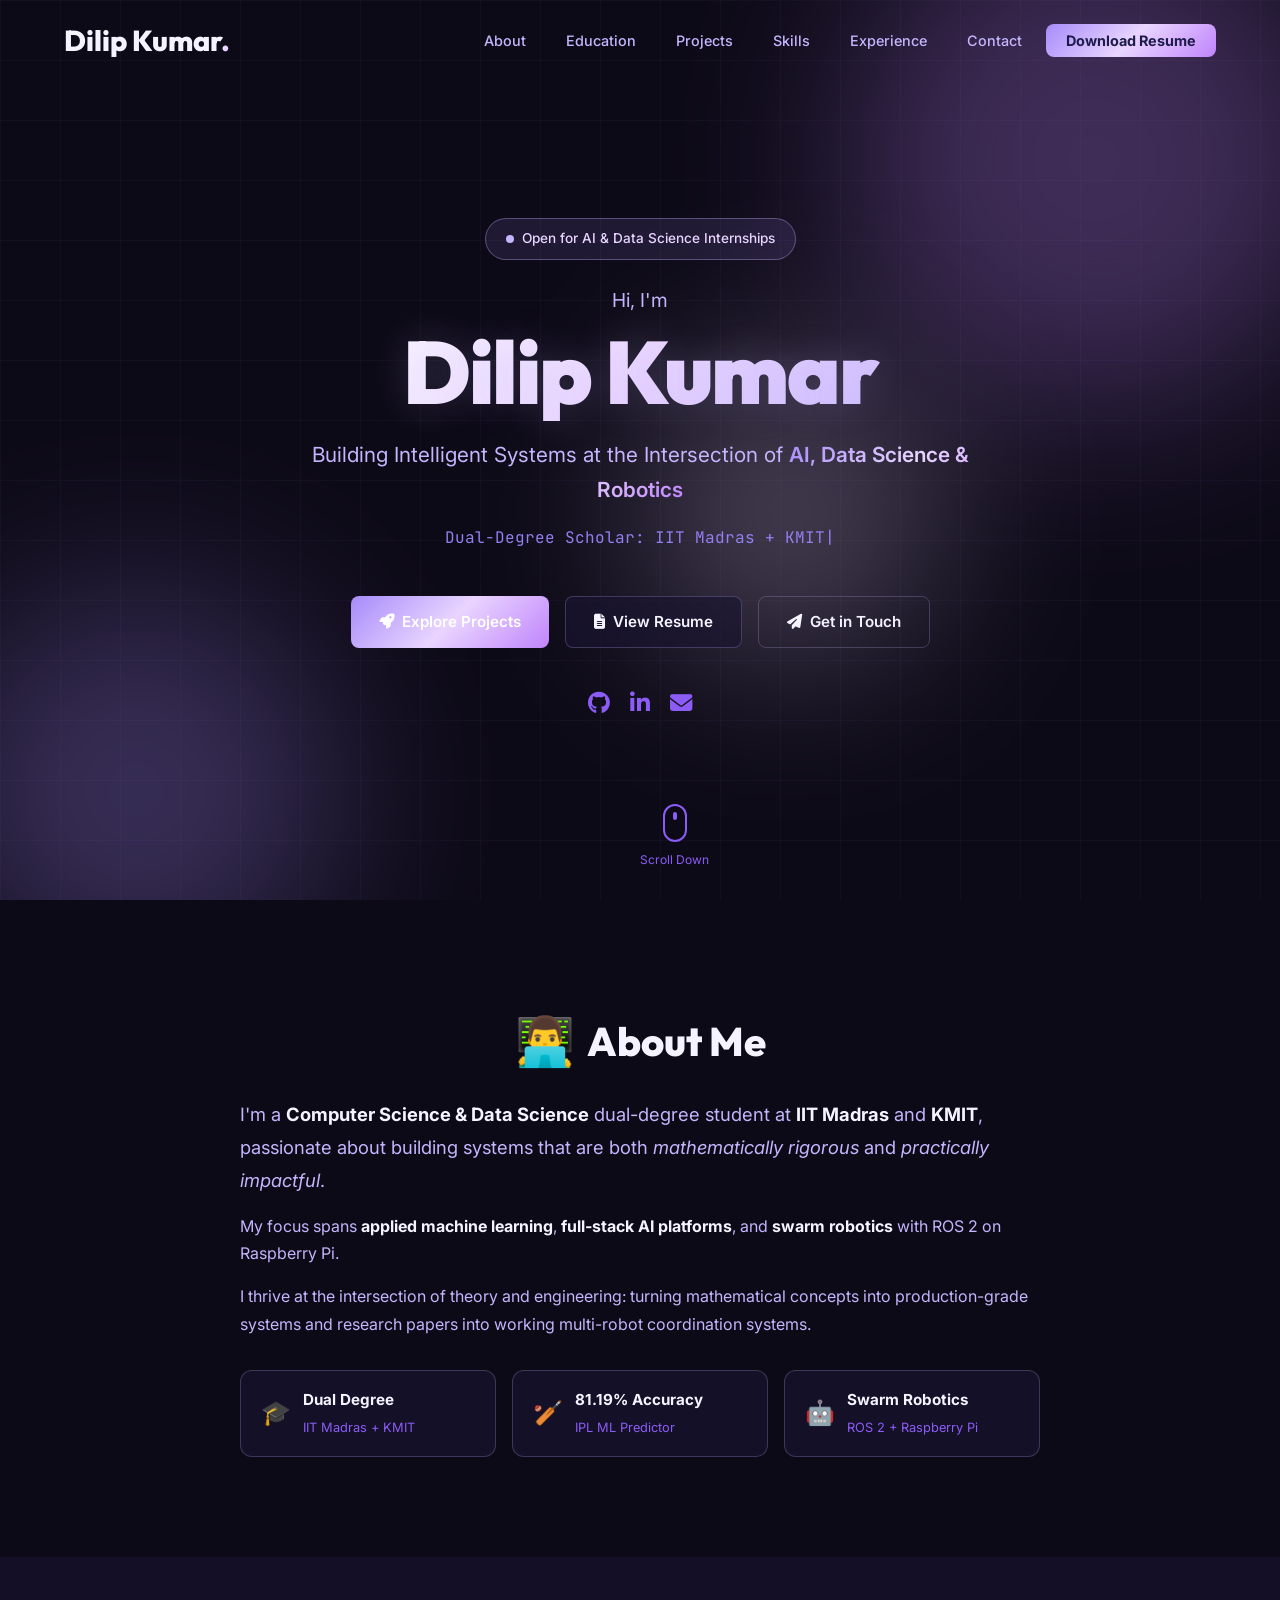
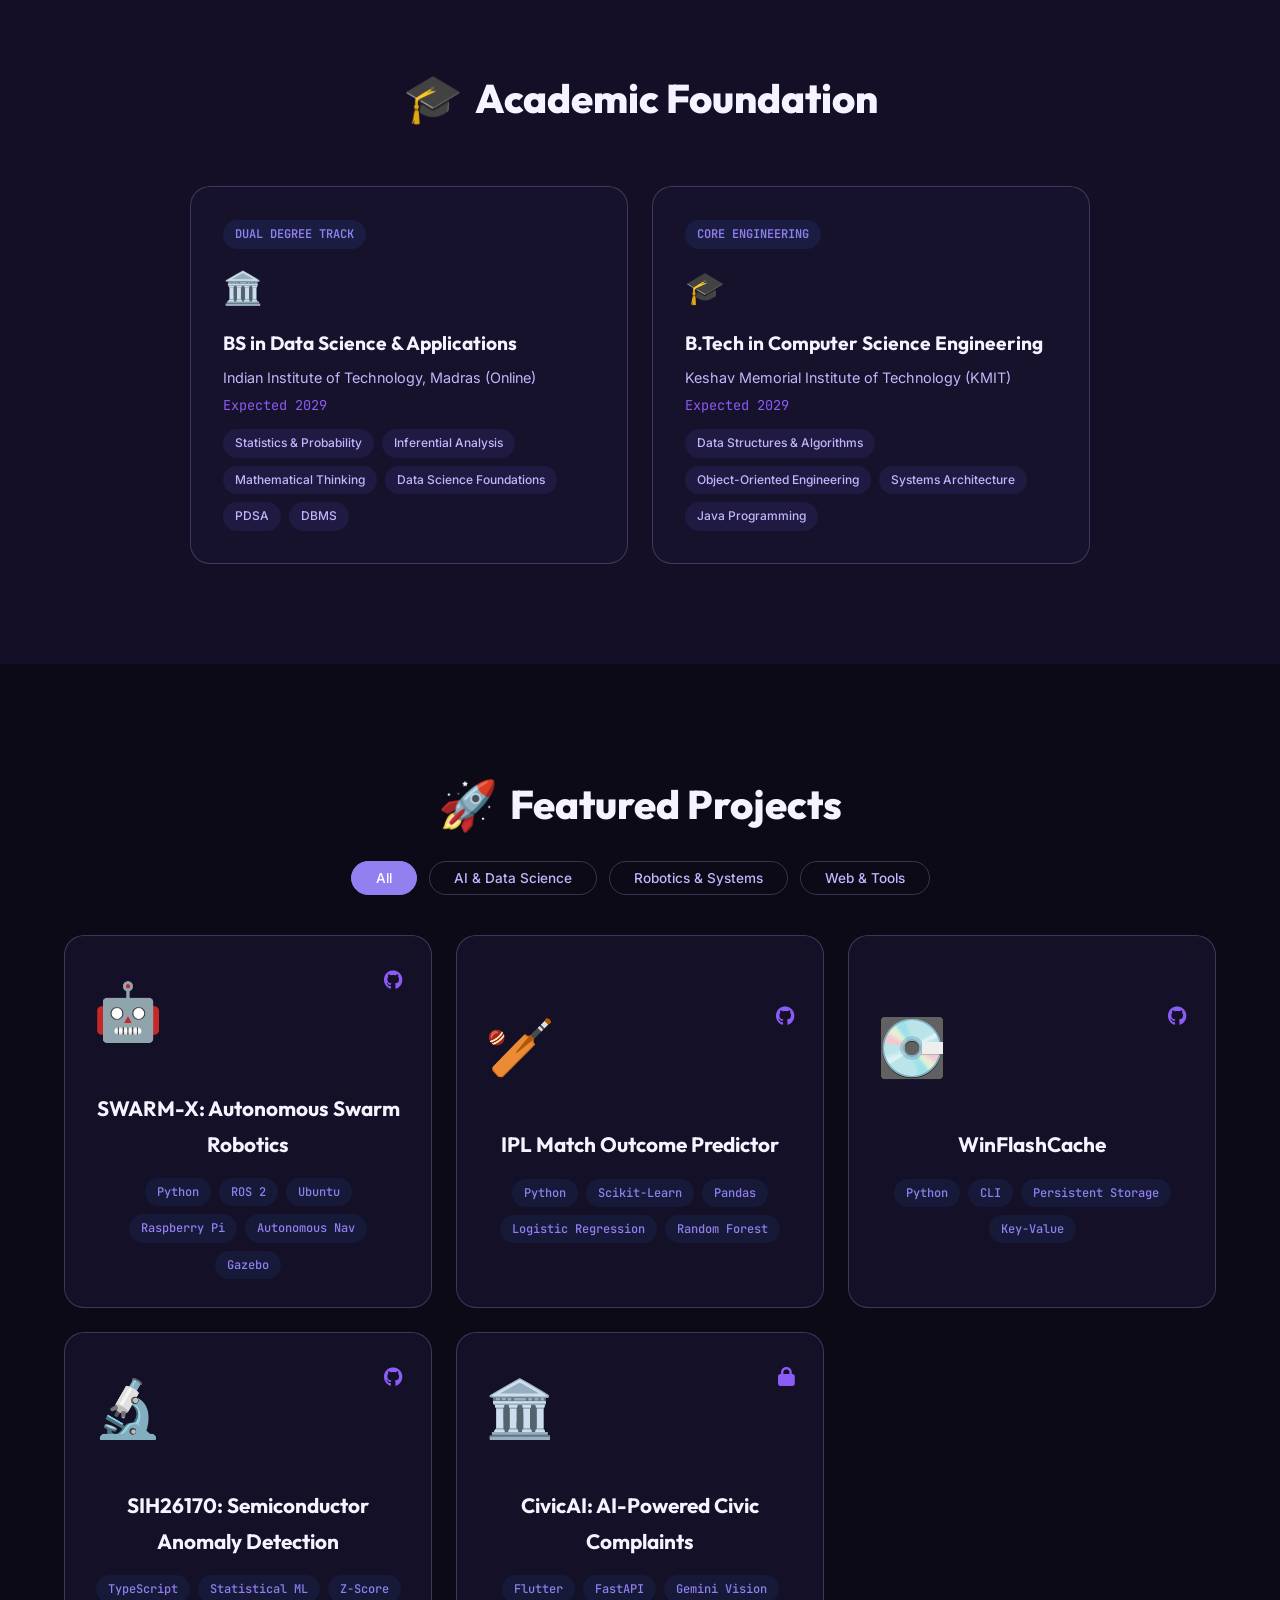
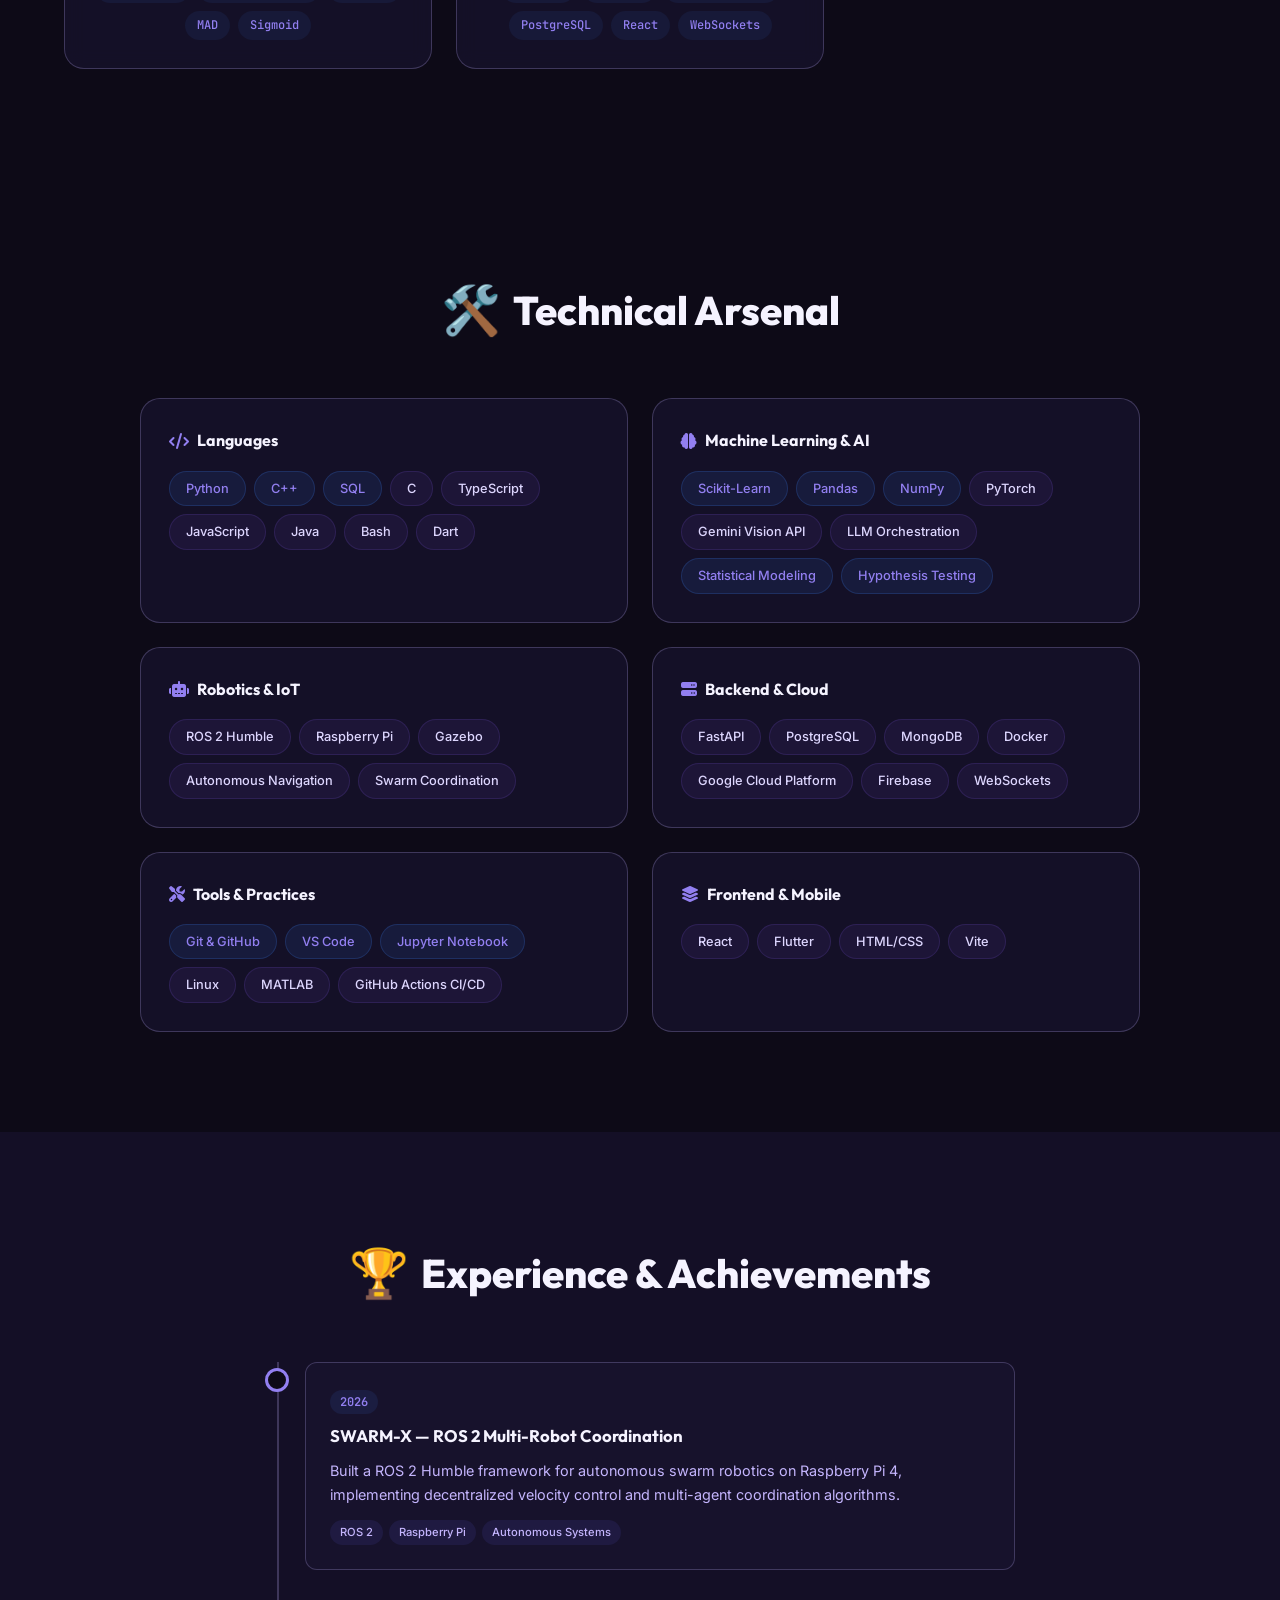
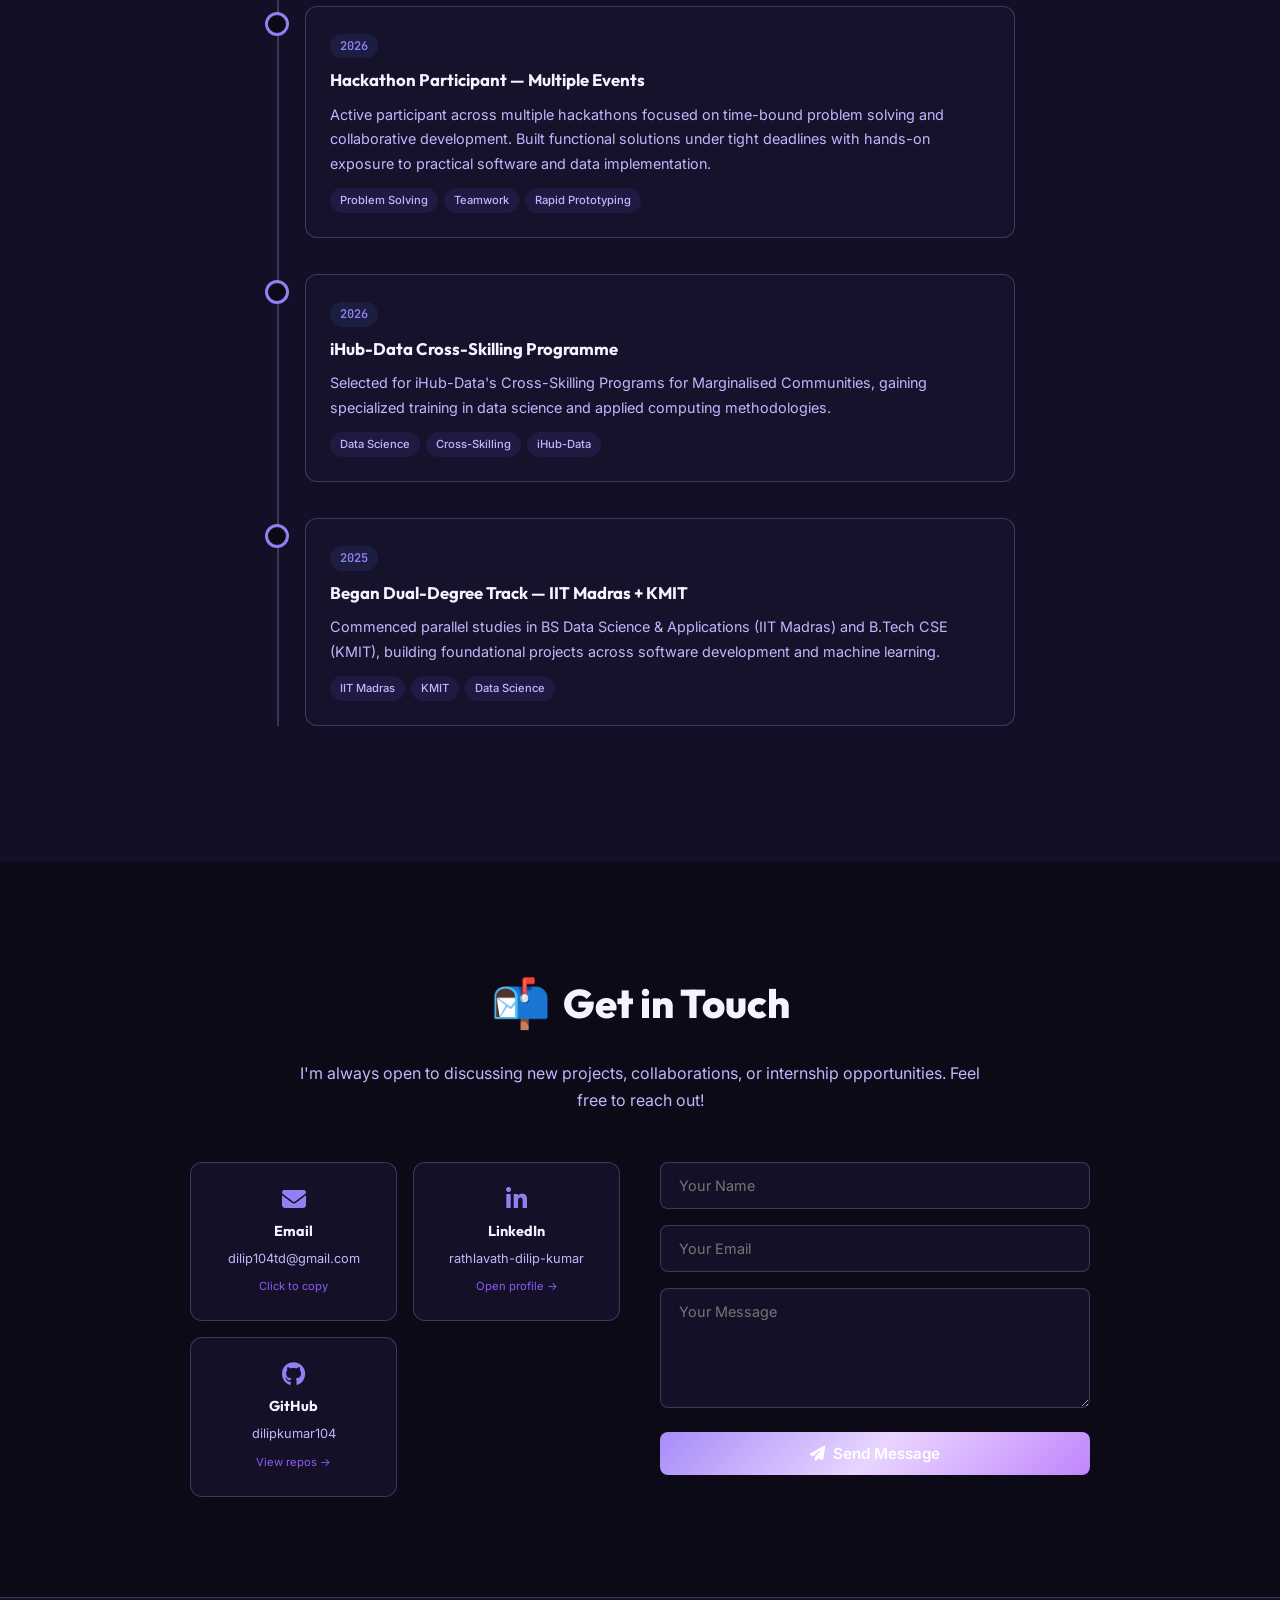
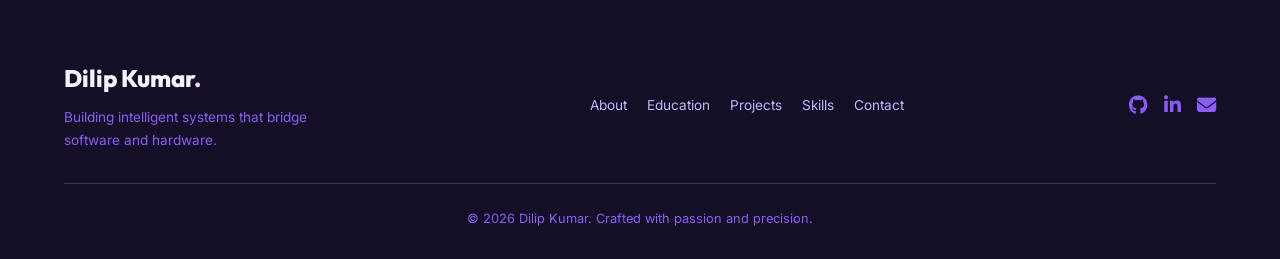
==== commit d7d5e5d8: "Enhance portfolio: minimal project cards, scroll-driven lavender intensity, and card animations" ====
--- a/index.html
+++ b/index.html
@@ -80,8 +80,8 @@
             <div class="about-grid">
                 <div class="about-text">
                     <p class="about-lead">I'm a <strong>Computer Science & Data Science</strong> dual-degree student at <strong>IIT Madras</strong> and <strong>KMIT</strong>, passionate about building systems that are both <em>mathematically rigorous</em> and <em>practically impactful</em>.</p>
-                    <p>My work spans <strong>applied machine learning</strong> — from sports prediction models to <strong>full-stack AI tools</strong> — and <strong>swarm robotics</strong> with ROS 2 on Raspberry Pi.</p>
-                    <p>I thrive at the intersection of theory and engineering: turning algorithms into clean software, and turning research papers into working multi-robot coordination systems.</p>
+                    <p>My focus spans <strong>applied machine learning</strong>, <strong>full-stack AI platforms</strong>, and <strong>swarm robotics</strong> with ROS 2 on Raspberry Pi.</p>
+                    <p>I thrive at the intersection of theory and engineering: turning mathematical concepts into production-grade systems and research papers into working multi-robot coordination systems.</p>
                     <div class="about-highlights">
                         <div class="highlight-card">
                             <div class="highlight-icon">🎓</div>
@@ -159,8 +159,8 @@
             </div>
             <div class="projects-grid">
 
-                <!-- Project 1: SWARM-X -->
-                <div class="project-card" data-category="robotics">
+                <!-- Project 1: SWARM-X (Minimal) -->
+                <div class="project-card project-card-minimal" data-category="robotics">
                     <div class="project-header">
                         <div class="project-icon">🤖</div>
                         <div class="project-links">
@@ -168,20 +168,13 @@
                         </div>
                     </div>
                     <h3 class="project-title">SWARM-X: Autonomous Swarm Robotics</h3>
-                    <p class="project-subtitle">ROS 2 Humble • Raspberry Pi 4 • Multi-Agent Control</p>
-                    <p class="project-desc">A ROS 2 Humble framework for swarm robotics on Ubuntu 22.04, featuring autonomous navigation, Raspberry Pi 4 hardware integration, and decentralized /cmd_vel velocity control for coordinated multi-robot operations.</p>
-                    <div class="project-metrics">
-                        <div class="metric"><span class="metric-value">ROS 2</span><span class="metric-label">Framework</span></div>
-                        <div class="metric"><span class="metric-value">Multi</span><span class="metric-label">Agent Coordination</span></div>
-                        <div class="metric"><span class="metric-value">RPi 4</span><span class="metric-label">Hardware</span></div>
-                    </div>
                     <div class="project-tags">
                         <span>Python</span><span>ROS 2</span><span>Ubuntu</span><span>Raspberry Pi</span><span>Autonomous Nav</span><span>Gazebo</span>
                     </div>
                 </div>
 
-                <!-- Project 2: IPL Predictor -->
-                <div class="project-card" data-category="ai">
+                <!-- Project 2: IPL Predictor (Minimal) -->
+                <div class="project-card project-card-minimal" data-category="ai">
                     <div class="project-header">
                         <div class="project-icon">🏏</div>
                         <div class="project-links">
@@ -189,20 +182,13 @@
                         </div>
                     </div>
                     <h3 class="project-title">IPL Match Outcome Predictor</h3>
-                    <p class="project-subtitle">Machine Learning • Feature Engineering • Binary Classification</p>
-                    <p class="project-desc">Built an IPL match prediction model analyzing 1,090+ matches, boosting accuracy from a 43% multi-class baseline to 81.19% by reformulating as binary classification. Team win rates accounted for 60% of model weight vs. under 10% for toss advantage.</p>
-                    <div class="project-metrics">
-                        <div class="metric"><span class="metric-value">81.19%</span><span class="metric-label">Test Accuracy</span></div>
-                        <div class="metric"><span class="metric-value">1,090+</span><span class="metric-label">Matches Analyzed</span></div>
-                        <div class="metric"><span class="metric-value">+38%</span><span class="metric-label">Accuracy Boost</span></div>
-                    </div>
                     <div class="project-tags">
                         <span>Python</span><span>Scikit-Learn</span><span>Pandas</span><span>Logistic Regression</span><span>Random Forest</span>
                     </div>
                 </div>
 
-                <!-- Project 3: WinFlashCache -->
-                <div class="project-card" data-category="web">
+                <!-- Project 3: WinFlashCache (Minimal) -->
+                <div class="project-card project-card-minimal" data-category="web">
                     <div class="project-header">
                         <div class="project-icon">💽</div>
                         <div class="project-links">
@@ -210,10 +196,36 @@
                         </div>
                     </div>
                     <h3 class="project-title">WinFlashCache</h3>
-                    <p class="project-subtitle">CLI Tool • Persistent Key-Value Store</p>
-                    <p class="project-desc">A command-line interface tool where users can store, retrieve, and delete data using keys, with data persisting across terminal sessions. Built in Python with efficient file-based storage.</p>
                     <div class="project-tags">
                         <span>Python</span><span>CLI</span><span>Persistent Storage</span><span>Key-Value</span>
+                    </div>
+                </div>
+
+                <!-- Project 4: SIH Semiconductor (Minimal) -->
+                <div class="project-card project-card-minimal" data-category="ai">
+                    <div class="project-header">
+                        <div class="project-icon">🔬</div>
+                        <div class="project-links">
+                            <a href="https://github.com/dilipkumar104/temp-sih26170" target="_blank" rel="noopener" aria-label="View on GitHub"><i class="fab fa-github"></i></a>
+                        </div>
+                    </div>
+                    <h3 class="project-title">SIH26170: Semiconductor Anomaly Detection</h3>
+                    <div class="project-tags">
+                        <span>TypeScript</span><span>Statistical ML</span><span>Z-Score</span><span>MAD</span><span>Sigmoid</span>
+                    </div>
+                </div>
+
+                <!-- Project 5: CivicAI (Minimal) -->
+                <div class="project-card project-card-minimal" data-category="web">
+                    <div class="project-header">
+                        <div class="project-icon">🏛️</div>
+                        <div class="project-links">
+                            <a href="#" aria-label="Private Repository"><i class="fas fa-lock"></i></a>
+                        </div>
+                    </div>
+                    <h3 class="project-title">CivicAI: AI-Powered Civic Complaints</h3>
+                    <div class="project-tags">
+                        <span>Flutter</span><span>FastAPI</span><span>Gemini Vision</span><span>PostgreSQL</span><span>React</span><span>WebSockets</span>
                     </div>
                 </div>
 
--- a/assets/css/styles.css
+++ b/assets/css/styles.css
@@ -35,6 +35,20 @@
     --font-heading: 'Outfit', sans-serif;
     --font-body: 'Inter', sans-serif;
     --font-mono: 'JetBrains Mono', monospace;
+    --scroll-intensity: 0.4;
+}
+
+/* Dynamic scroll-driven lavender intensification */
+body {
+    font-family: var(--font-body);
+    background: var(--bg-primary);
+    color: var(--text-primary);
+    line-height: 1.7;
+    overflow-x: hidden;
+    -webkit-font-smoothing: antialiased;
+    --bg-primary: rgb(13, 10, calc(20 + var(--scroll-intensity) * 8));
+    --accent-blue: hsl(250, calc(75% + var(--scroll-intensity) * 10%), calc(70% + var(--scroll-intensity) * 5%));
+    --border-glass: rgba(196, 181, 253, calc(0.18 + var(--scroll-intensity) * 0.15));
 }
 
 /* ============ RESET & BASE ============ */
@@ -47,6 +61,7 @@
     line-height: 1.7;
     overflow-x: hidden;
     -webkit-font-smoothing: antialiased;
+    transition: background 0.1s linear, color 0.1s linear;
 }
 a { color: var(--accent-blue); text-decoration: none; transition: var(--transition); }
 a:hover { color: var(--accent-purple); }
@@ -375,13 +390,29 @@
 .back-to-top.show { opacity: 1; visibility: visible; }
 .back-to-top:hover { transform: translateY(-3px); box-shadow: 0 8px 30px rgba(59, 130, 246, 0.5); }
 
+/* ============ MINIMAL PROJECT CARD ============ */
+.project-card-minimal {
+    display: flex; flex-direction: column; justify-content: center; align-items: center;
+    text-align: center; min-height: 240px; padding: 28px !important;
+}
+.project-card-minimal .project-header { width: 100%; margin-bottom: 20px; }
+.project-card-minimal .project-icon { font-size: 3.5rem; margin-bottom: 12px; }
+.project-card-minimal .project-title { font-size: 1.3rem; margin-bottom: 16px; }
+.project-card-minimal .project-tags { justify-content: center; }
+
 /* ============ ANIMATIONS ============ */
 @keyframes fadeInDown { from { opacity: 0; transform: translateY(-20px); } to { opacity: 1; transform: translateY(0); } }
 @keyframes fadeInUp { from { opacity: 0; transform: translateY(20px); } to { opacity: 1; transform: translateY(0); } }
+@keyframes scrollPulse { 0% { transform: scale(1); } 50% { transform: scale(1.02); } 100% { transform: scale(1); } }
 
 /* Scroll reveal animation */
 .reveal { opacity: 0; transform: translateY(30px); transition: opacity 0.6s ease, transform 0.6s ease; }
 .reveal.visible { opacity: 1; transform: translateY(0); }
+
+/* Scroll-driven animation — elements animate on scroll */
+.scroll-animate {
+    animation: scrollPulse 0.6s ease forwards;
+}
 
 /* ============ RESPONSIVE ============ */
 @media (max-width: 768px) {
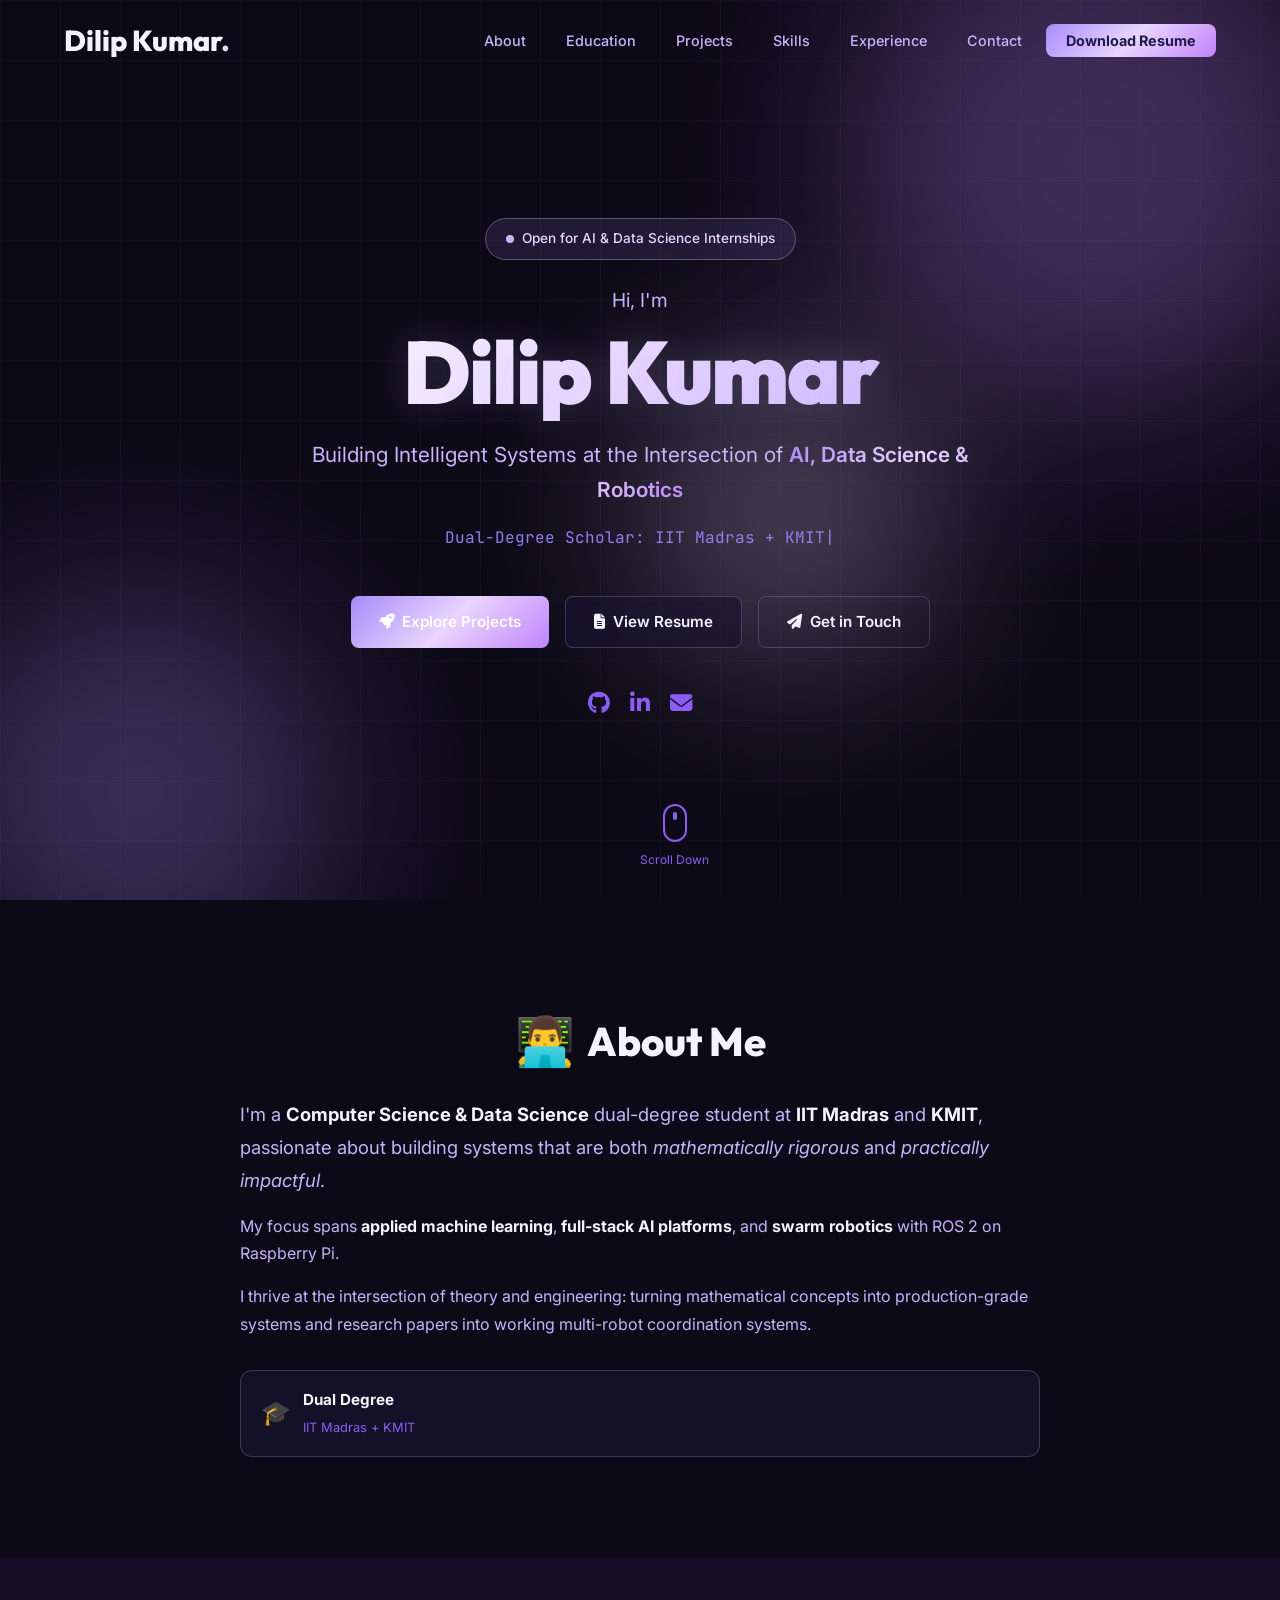
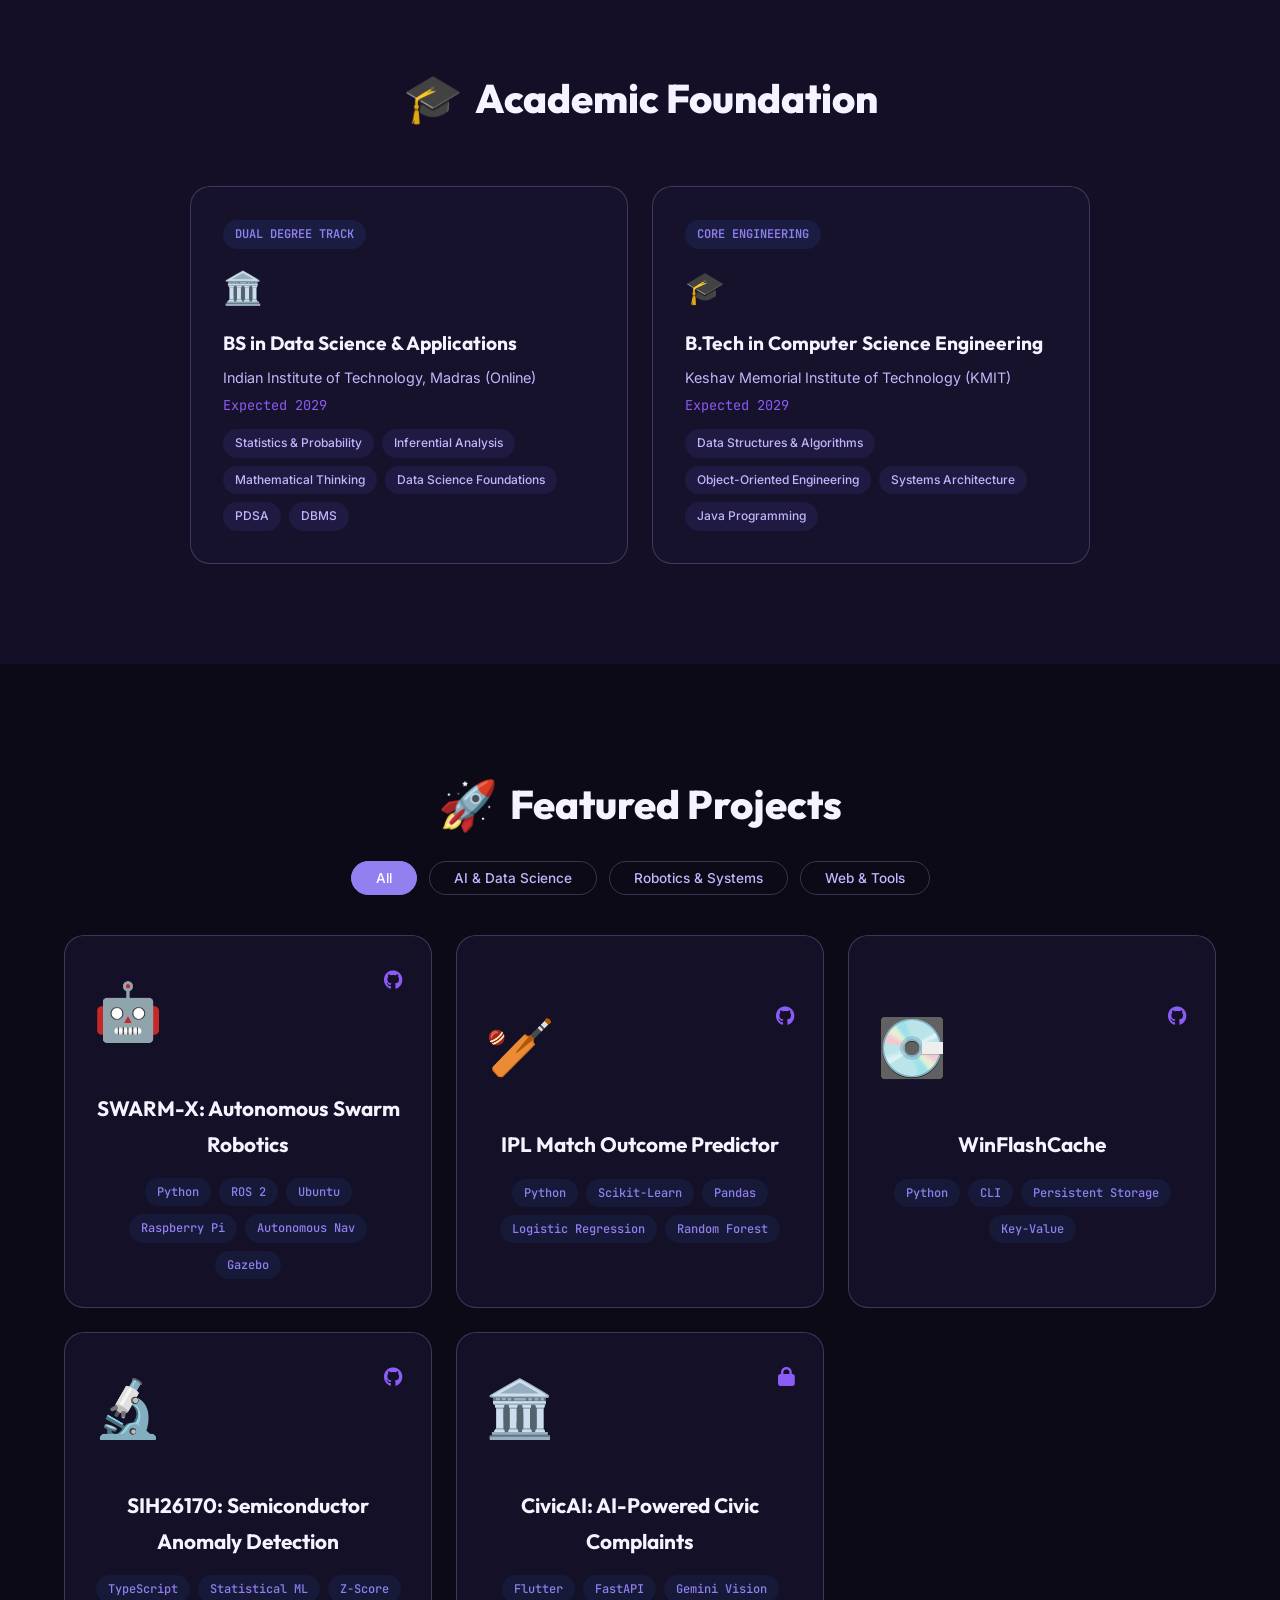
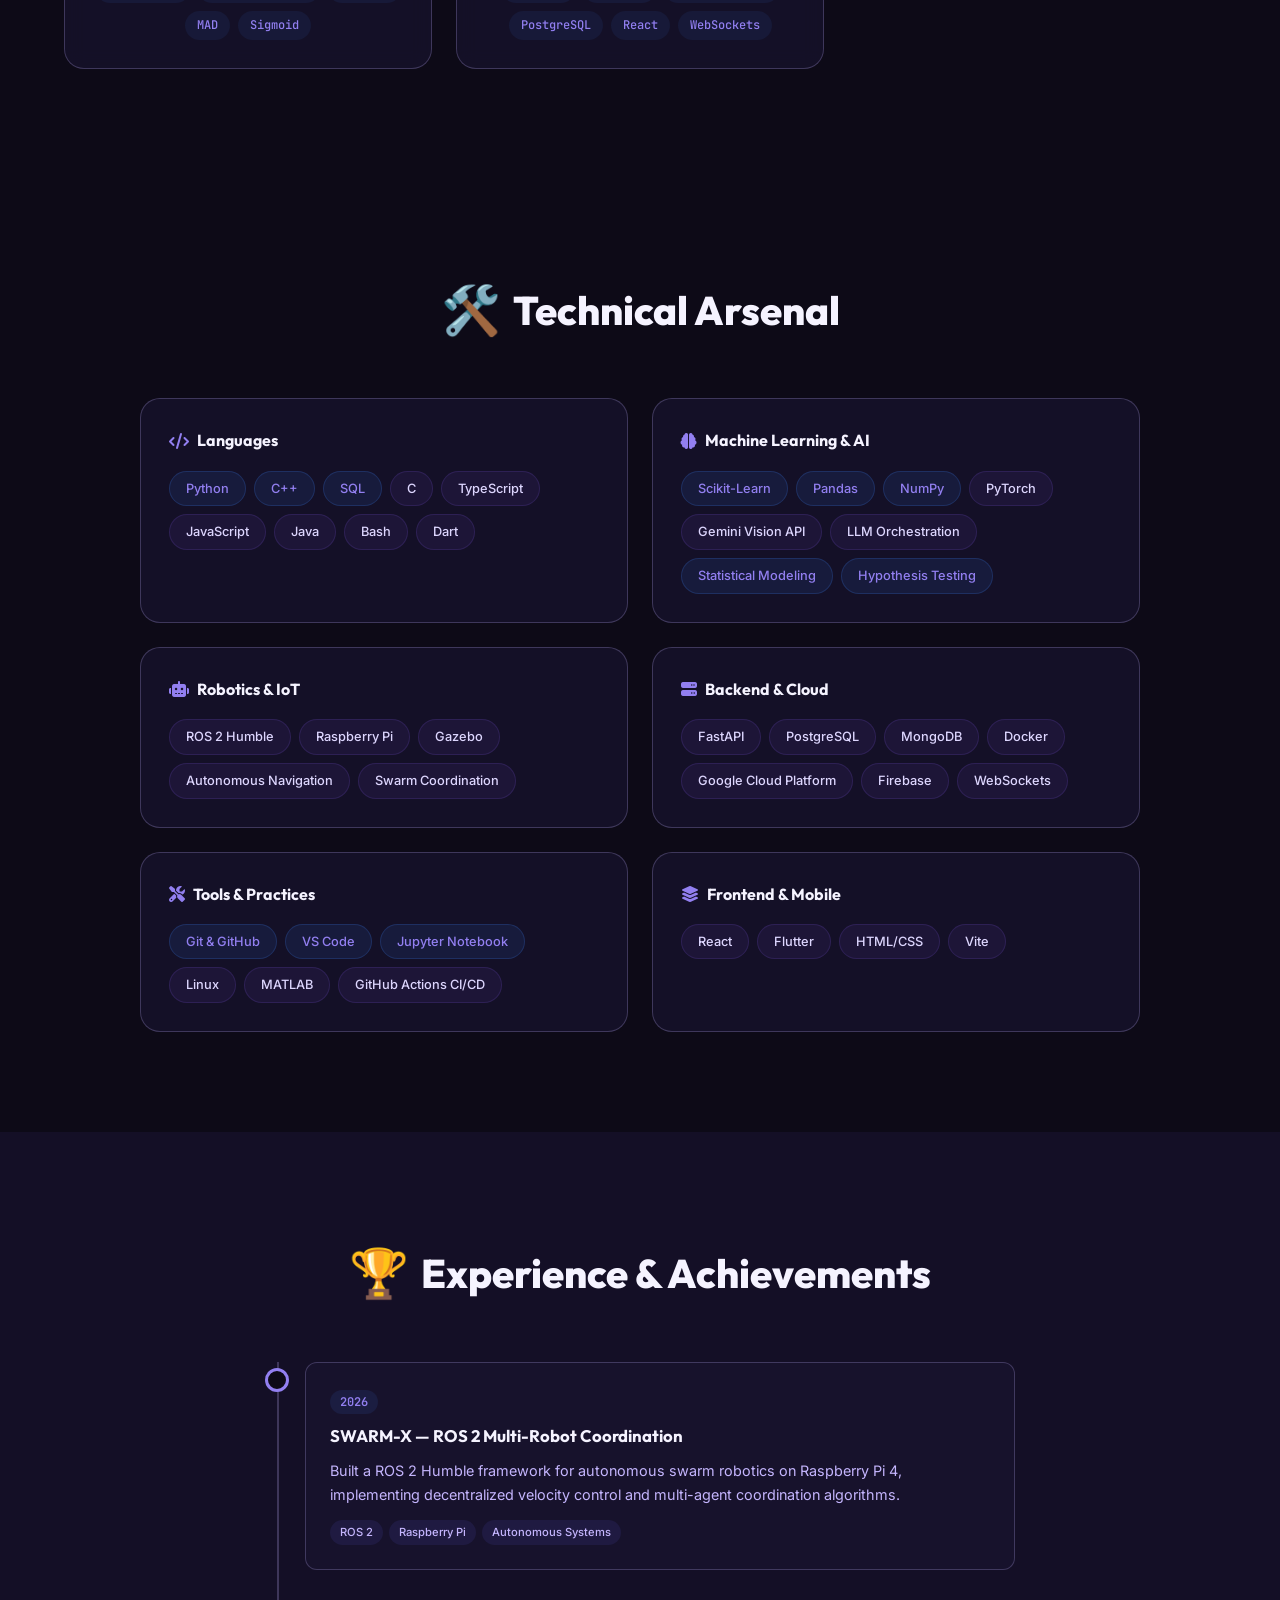
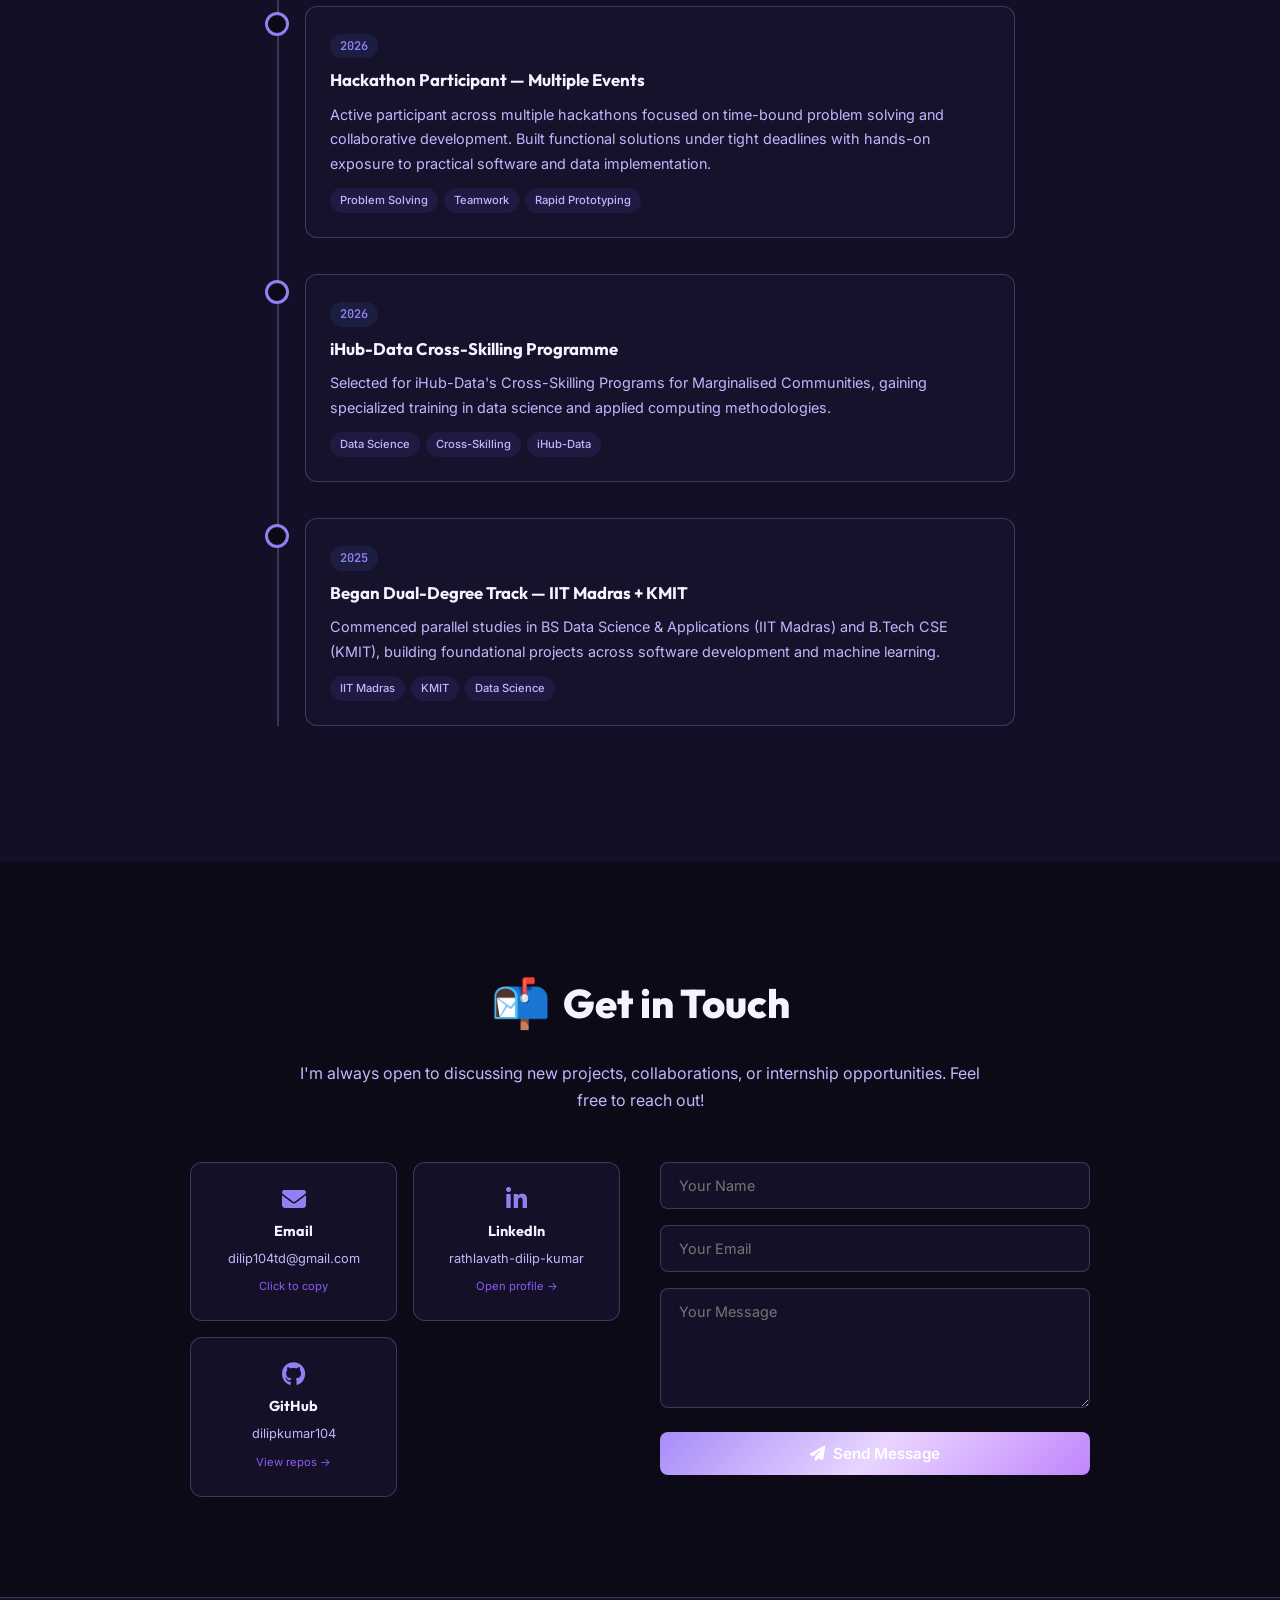
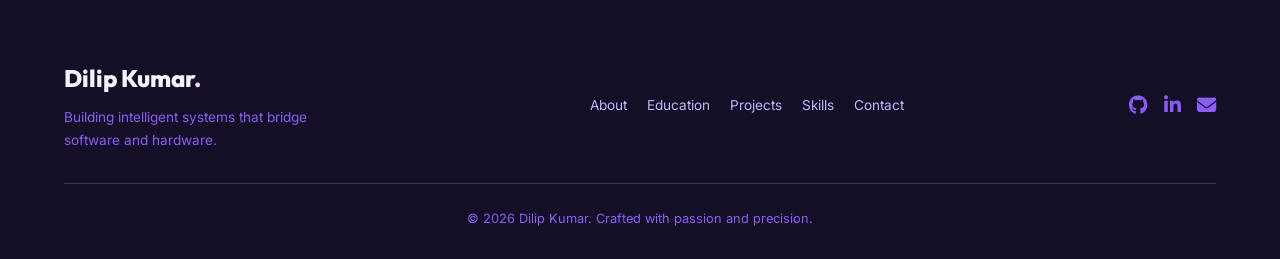
==== commit c6086af2: "Removed the cards from the About me block (ipl and swarm)" ====
--- a/index.html
+++ b/index.html
@@ -90,20 +90,6 @@
                                 <span>IIT Madras + KMIT</span>
                             </div>
                         </div>
-                        <div class="highlight-card">
-                            <div class="highlight-icon">🏏</div>
-                            <div class="highlight-text">
-                                <strong>81.19% Accuracy</strong>
-                                <span>IPL ML Predictor</span>
-                            </div>
-                        </div>
-                        <div class="highlight-card">
-                            <div class="highlight-icon">🤖</div>
-                            <div class="highlight-text">
-                                <strong>Swarm Robotics</strong>
-                                <span>ROS 2 + Raspberry Pi</span>
-                            </div>
-                        </div>
                     </div>
                 </div>
             </div>
